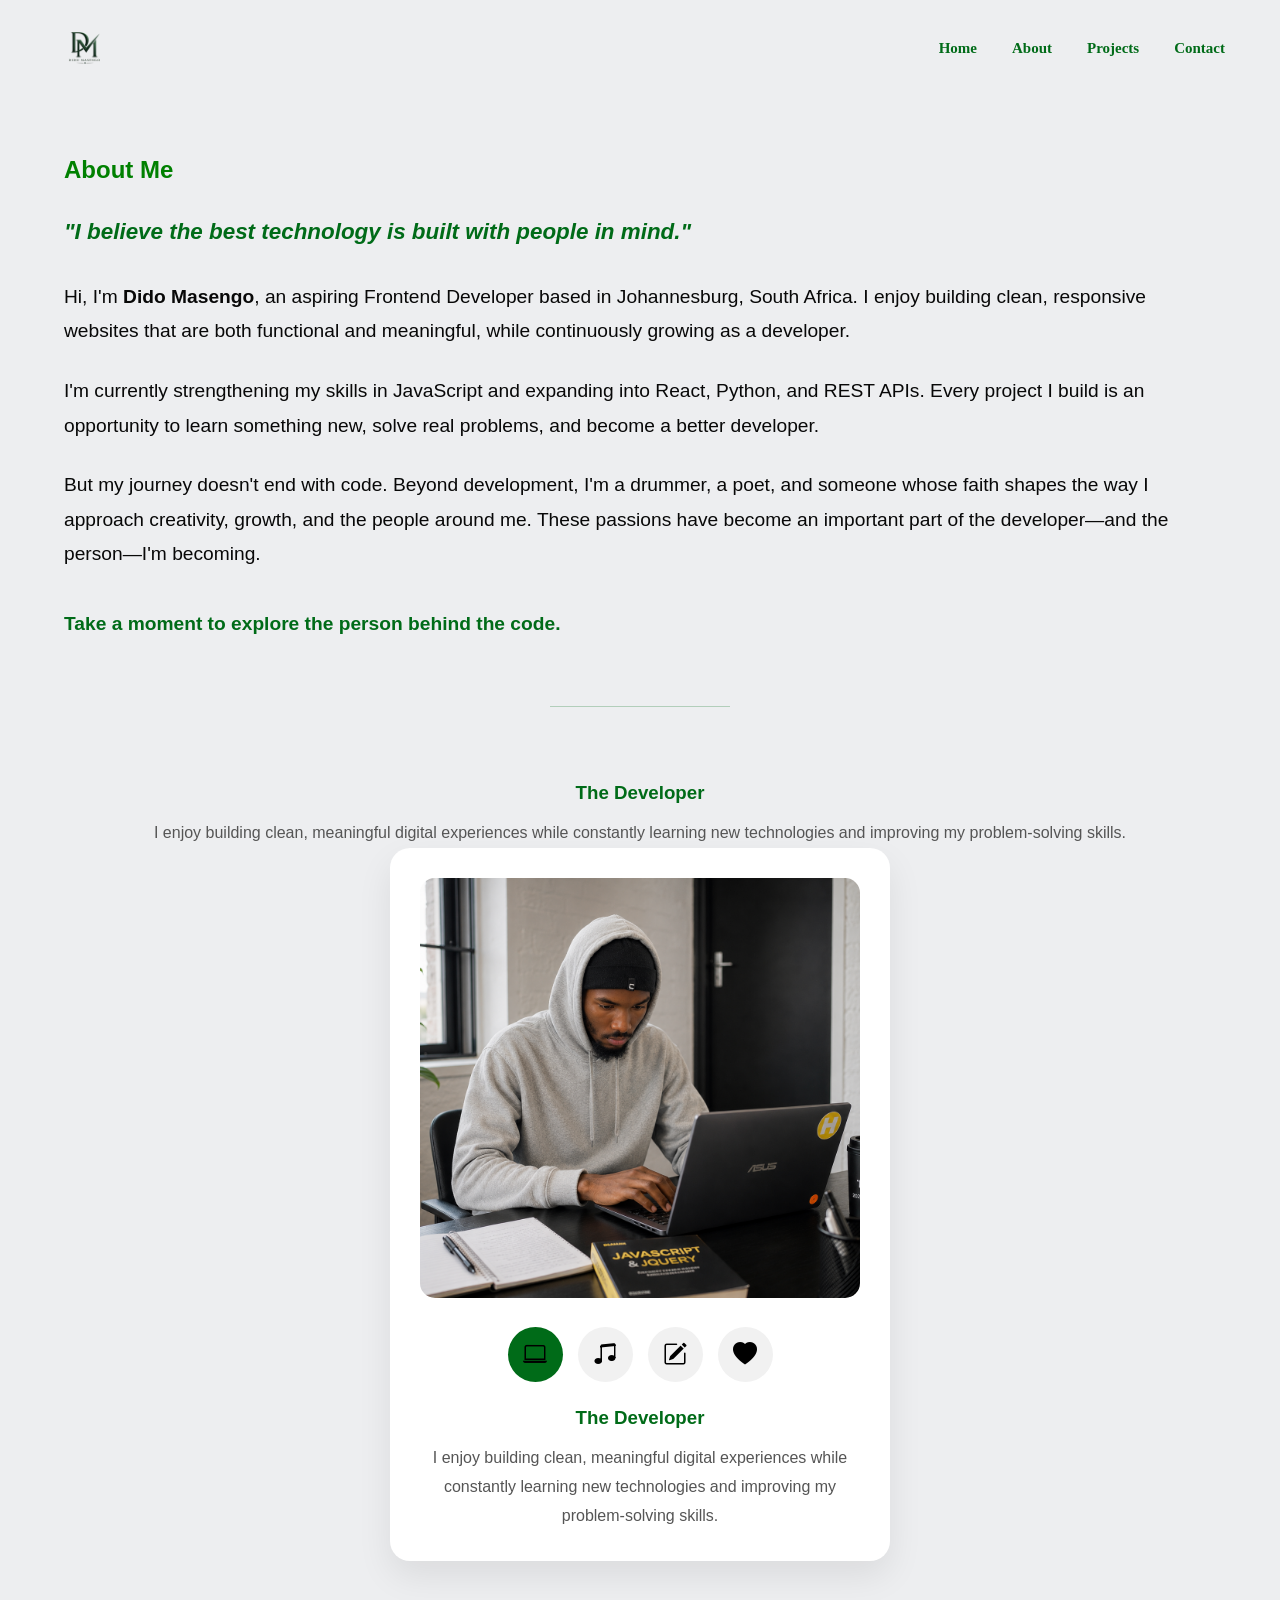
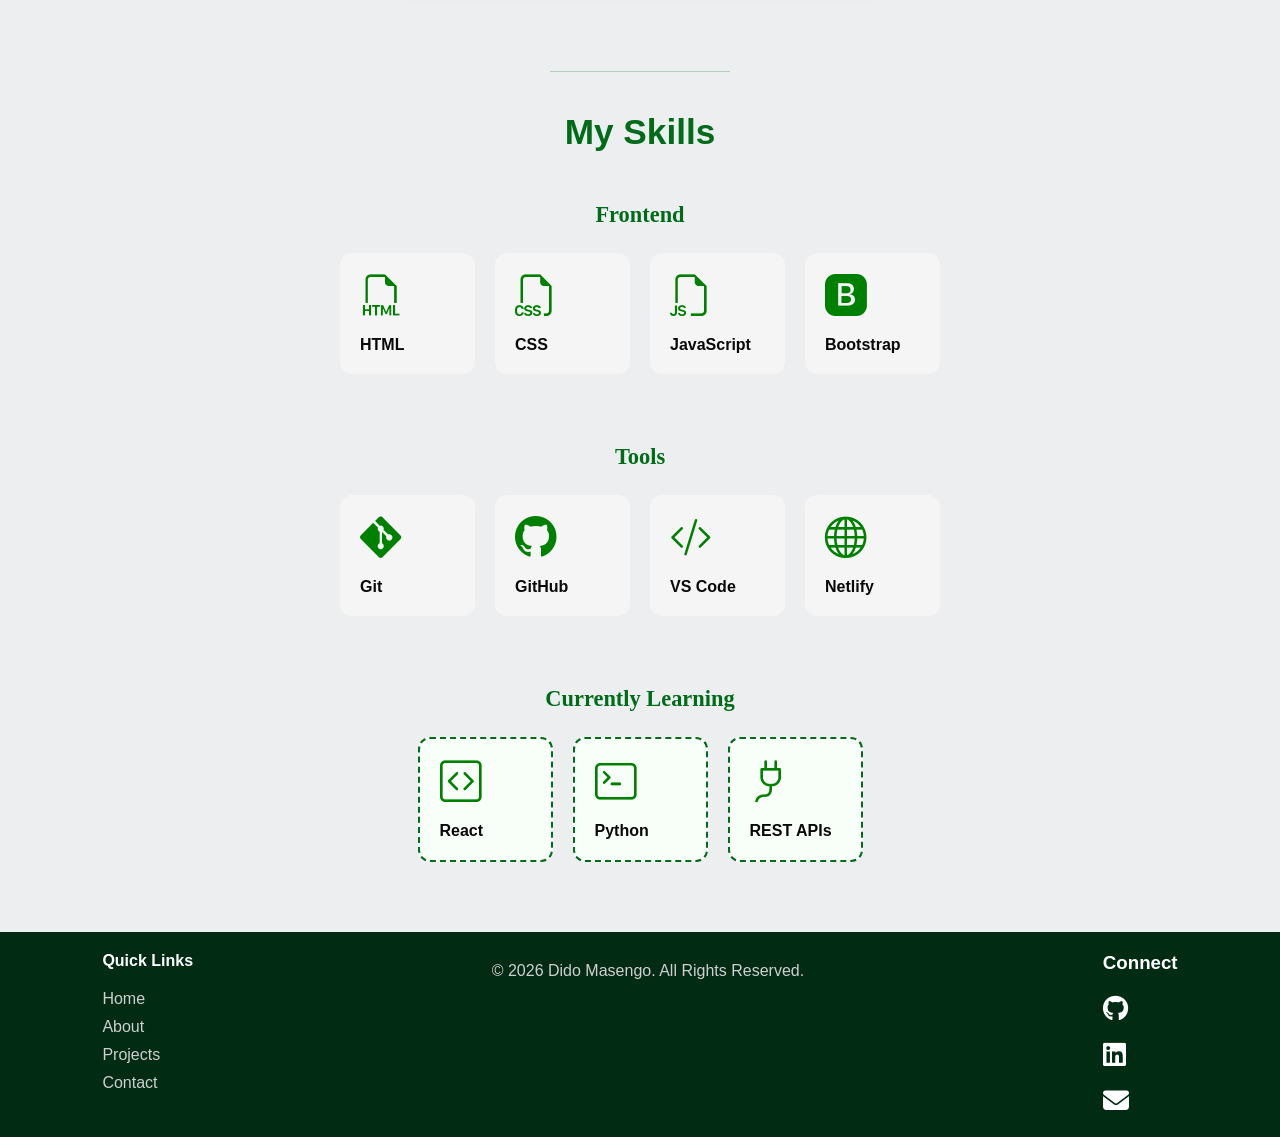
==== about.html @ 0c591630 "added about.js edited about html, added id" ====
<!DOCTYPE html>
<html lang="en">
<head>
    <meta charset="UTF-8">
    <meta name="viewport" content="width=device-width, initial-scale=1.0">
    <title>About Me</title>
    <link rel="stylesheet" href="style.css">
    <link rel="stylesheet" href="https://cdn.jsdelivr.net/npm/bootstrap-icons@1.13.1/font/bootstrap-icons.min.css">
    <link rel="icon" type="image/png" href="./assets/favicon logo.png">
    <link rel="stylesheet" href="https://cdnjs.cloudflare.com/ajax/libs/font-awesome/6.6.0/css/all.min.css">
</head>
<body>
    
     
<header class="navbar">

  <img src="./assets/my logo.png" alt="logo" class="logo">

  <nav>
    <a href="index.html">Home</a>
    <a href="about.html">About</a>
    <a href="projects.html">Projects</a>
    <a href="contact.html">Contact</a>
  </nav>

</header>

<main>
<section class="about">

<div class="about-content">

    <h2>About Me</h2>

    <h3 class="about-quote">
        "I believe the best technology is built with people in mind."
    </h3>

    <p>
        Hi, I'm <strong>Dido Masengo</strong>, an aspiring Frontend Developer based in Johannesburg, South Africa. I enjoy building clean, responsive websites that are both functional and meaningful, while continuously growing as a developer.
    </p>

    <p>
        I'm currently strengthening my skills in JavaScript and expanding into React, Python, and REST APIs. Every project I build is an opportunity to learn something new, solve real problems, and become a better developer.
    </p>

    <p>
        But my journey doesn't end with code.
        Beyond development, I'm a drummer, a poet, and someone whose faith shapes the way I approach creativity, growth, and the people around me. These passions have become an important part of the developer—and the person—I'm becoming.
    </p>

    <p class="about-transition">
        <strong>Take a moment to explore the person behind the code.</strong>
    </p>

    

</div>
</section>



<div class="section-divider"></div>

</section>
<section class="identity-section">
    
<h3 id="identity-title">The Developer</h3>

<p id="identity-text">
    I enjoy building clean, meaningful digital experiences while constantly learning new technologies and improving my problem-solving skills.
</p>

    <div class="identity-card">

        <img
            id="identity-image"
            src="./assets/dev img.png"
            alt="Developer">
 <div class="identity-tabs">

    <button class="identity-btn active" data-identity="developer">
        <i class="bi bi-laptop"></i>
    </button>

    <button class="identity-btn" data-identity="drummer">
        <i class="bi bi-music-note-beamed"></i>
    </button>

    <button class="identity-btn" data-identity="poet">
        <i class="bi bi-pencil-square"></i>
    </button>

    <button class="identity-btn" data-identity="faith">
        <i class="bi bi-heart-fill"></i>
    </button>

</div>

        <h3 id="identity-title">The Developer</h3>

        <p id="identity-text">
            I enjoy building clean, meaningful digital experiences while constantly learning new technologies and improving my problem-solving skills.
        </p>

    </div>

</section>

<div class="section-divider"></div>

<!-- Skills Section -->
<section id="skills">

<section id="skills" class="skills">

    <h2>My Skills</h2>

    <!-- Frontend -->
    <h3 class="skills-heading">Frontend</h3>

    <div class="skills-container">

        <div class="skill">
            <i class="bi bi-filetype-html"></i>
            <p>HTML</p>
        </div>

        <div class="skill">
            <i class="bi bi-filetype-css"></i>
            <p>CSS</p>
        </div>

        <div class="skill">
            <i class="bi bi-filetype-js"></i>
            <p>JavaScript</p>
        </div>

        <div class="skill">
            <i class="bi bi-bootstrap-fill"></i>
            <p>Bootstrap</p>
        </div>

    </div>

    <!-- Tools -->
    <h3 class="skills-heading">Tools</h3>

    <div class="skills-container">

        <div class="skill">
            <i class="bi bi-git"></i>
            <p>Git</p>
        </div>

        <div class="skill">
            <i class="bi bi-github"></i>
            <p>GitHub</p>
        </div>

        <div class="skill">
            <i class="bi bi-code-slash"></i>
            <p>VS Code</p>
        </div>

        <div class="skill">
            <i class="bi bi-globe"></i>
            <p>Netlify</p>
        </div>

    </div>

    <!-- Currently Learning -->
    <h3 class="skills-heading">Currently Learning</h3>

    <div class="skills-container">

        <div class="skill learning">
            <i class="bi bi-code-square"></i> 
            <p>React</p>
        </div>

        <div class="skill learning">
            <i class="bi bi-terminal"></i> 
            <p>Python</p>
        </div>

        <div class="skill learning">
            <i class="bi bi-plug"></i> 
            <p>REST APIs</p>
        </div>

    </div>

</section>
</main>
  

<footer class="footer">
    <div class="footer-container">

        <!-- Quick Links -->
        <div class="footer-section">
            <h4>Quick Links</h4>
            <a href="index.html">Home</a>
            <a href="about.html">About</a>
            <a href="projects.html">Projects</a>
            <a href="contact.html">Contact</a>
        </div>

        <!-- Copyright -->
        <div class="footer-section center">
            <p>&copy; 2026 Dido Masengo. All Rights Reserved.</p>
        </div>

        <!-- Social Links -->
           <div class="footer-section">
    <h3>Connect</h3>

    <div class="social-icons">
        <a href="https://github.com/masengodido28-lgtm" target="_blank">
            <i class="fab fa-github"></i>
        </a>

        <a href="https://www.linkedin.com/in/dido-masengo-86b31629b" target="_blank">
            <i class="fab fa-linkedin"></i>
        </a>

        <a href="mailto:masengodido28@gmail.com">
            <i class="fas fa-envelope"></i>
        </a>
    </div>

    </div>
</footer>

</body>
</html>
---- style.css ----
/* =========================================
   GLOBAL
========================================= */

* {
    box-sizing: border-box;
    margin: 0;
    padding: 0;
     scroll-behavior: smooth;
}


body {
    background-color: #edeeF0;
    color: #080808;
    font-family: Arial, sans-serif;
}


/* =========================================
   NAVBAR
========================================= */

.navbar {
    position: relative;
    z-index: 10;

    width: 100%;

    display: flex;
    align-items: center;
    justify-content: space-between;

    padding: 18px 55px;

    background: transparent;
}

.logo {
    width: 60px;
    height: auto;
}

nav {
    display: flex;
    gap: 35px;
}

nav a {
    position: relative;

    text-decoration: none;
    color: #006b18;

    font-family: Georgia, serif;
    font-size: 15px;
    font-weight: bold;

    padding: 10px 0;

    transition: 0.3s ease;
}

nav a::after {
    content: "";

    position: absolute;
    left: 0;
    bottom: 2px;

    width: 0;
    height: 2px;

    background: #006b18;

    transition: 0.3s ease;
}

nav a:hover {
    color: #003d0d;
}

nav a:hover::after {
    width: 100%;
}


/* =========================================
   HERO
========================================= */

.hero {
    position: relative;

    min-height: calc(100vh - 95px);

    width: 100%;

    display: flex;
    align-items: center;
    justify-content: center;

    gap: 80px;

    padding: 70px 8%;

    overflow: hidden;
}


/* =========================================
   DIGITAL BACKGROUND
========================================= */
/* =========================================
   DIGITAL DOTTED BACKGROUND
========================================= */

.hero-grid {
    position: absolute;

    left: -5%;
    right: -5%;

    bottom: -20px;

    height: 300px;

    z-index: 1;

    opacity: 0.9;

    background-image:
        radial-gradient(
            circle,
            #006b18 1.5px,
            transparent 1.7px
        );

    background-size: 18px 18px;

    transform:
        perspective(500px)
        rotateX(60deg);

    transform-origin: center bottom;

    /* Fade the dots as they move upward */
    mask-image: linear-gradient(
        to top,
        black 0%,
        rgba(0, 0, 0, 0.8) 45%,
        transparent 100%
    );

    -webkit-mask-image: linear-gradient(
        to top,
        black 0%,
        rgba(0, 0, 0, 0.8) 45%,
        transparent 100%
    );

    pointer-events: none;
}


/* Soft green glow underneath the dots */

.hero-grid::after {
    content: "";

    position: absolute;

    left: 50%;
    bottom: 0;

    transform: translateX(-50%);

    width: 600px;
    height: 180px;

    background: rgba(0, 107, 24, 0.12);

    filter: blur(70px);

    border-radius: 50%;
}


/* Additional soft glow */

.hero-grid::after {
    content: "";

    position: absolute;

    left: 50%;
    bottom: 50px;

    transform: translateX(-50%);

    width: 500px;
    height: 200px;

    background: rgba(0, 107, 24, 0.08);

    filter: blur(80px);

    border-radius: 50%;
}


/* =========================================
   HERO IMAGE
========================================= */
.hero-image img{
     width: 300px; 
     border-radius:15%;
}


/* Green glow behind photo */

.image-glow {
    position: absolute;

    width: 270px;
    height: 350px;

    left: 30px;
    top: 70px;

    background: rgba(0, 107, 24, 0.18);

    filter: blur(55px);

    border-radius: 50%;
}


/* Photo */
.hero-image img{ width: 300px; border-radius:15%; }

   .hero-image img {
    object-position: center top;
}


/* =========================================
   HERO TEXT
========================================= */

.hero-text {
    position: relative;

    z-index: 3;

    max-width: 650px;
}


/* Small heading */

.hero-small-text {
    margin: 0 0 18px;

    color: #006b18;

    font-size: 13px;
    font-weight: bold;

    letter-spacing: 4px;
}


/* Main name */

.hero-text h1 {
    margin: 0;

    font-family: Georgia, "Times New Roman", serif;

    font-size: clamp(70px, 8vw, 125px);

    font-weight: 900;

    line-height: 0.82;

    letter-spacing: -6px;

    color: #050505;
}

.hero-text h1 span {
    color: #050505;
}


/* Job title */

.hero-text h2 {
    margin: 35px 0 0;

    color: #006b18;

    font-family: Arial, sans-serif;

    font-size: 27px;

    font-weight: 800;

    line-height: 1.15;

    letter-spacing: 1px;

    text-align: left;
}


/* Description */

.hero-description {
    max-width: 430px;

    margin: 25px 0 0;

    color: #4a4a4a;

    font-family: Arial, sans-serif;

    font-size: 16px;

    line-height: 1.7;
}


/* =========================================
   HERO BUTTONS
========================================= */

.hero-buttons {
    display: flex;

    align-items: center;

    gap: 30px;

    margin-top: 32px;
}


.hero-btn {
    display: inline-block;

    padding: 14px 25px;

    background: #006b18;

    color: white;

    text-decoration: none;

    border-radius: 30px;

    font-size: 14px;
    font-weight: bold;

    transition: 0.3s ease;
}

.hero-btn:hover {
    background: #003d0d;

    transform: translateY(-3px);
}


.hero-link {
    color: #111;

    text-decoration: none;

    font-size: 14px;

    font-weight: bold;

    border-bottom: 1px solid #111;

    padding-bottom: 4px;

    transition: 0.3s ease;
}

.hero-link span {
    margin-left: 5px;

    font-size: 18px;
}

.hero-link:hover {
    color: #006b18;

    border-color: #006b18;
}


/* =========================================
   ABOUT
========================================= */
.about{
    width:90%;
    margin:60px auto 40px;

    display:flex;
    justify-content:space-between;
    align-items:flex-start;
    gap:50px;
}
.about-content {
    flex: 1;
}

.about-content h2 {
    color: green;

    margin-bottom: 30px;
}

.about-content p {
    font-size: 1.2rem;

    line-height: 1.8;

    margin-bottom: 25px;
}

.about-quote{
    color:#006b18;

    font-size:1.4rem;

    font-style:italic;

    line-height:1.6;

    margin:20px 0 30px;
}

.about-transition{
    margin:35px 0 15px;
    color:#006b18;

    font-weight:600;

    font-size:1.05rem;
}


/* =========================================
   SKILLS
========================================= */
.skill {
    width: 135px;

    padding: 20px;

    border-radius: 12px;

    background: #f5f5f5;

    transition: .3s;
}
.skills h2{
    color:#006b18;

    text-align:center;

    margin-bottom:50px;

    font-size:2.2rem;
}
.skills-container{
    display:flex;

    justify-content:center;

    flex-wrap:wrap;

    gap:20px;

    margin-bottom:70px;
}

.skill:hover {
    transform: translateY(-8px);
}

.skill i {
    font-size:2.6rem;

    color: green;
}

.skill p {
    margin-top: 15px;

    font-weight: 600;
}
.skills-heading{
    color:#006b18;

    text-align:center;

    font-size:1.4rem;

    font-family:Georgia, serif;

    margin:0 0 25px;
}

.learning{
    border:2px dashed #006b18;

    background:#f8fff8;
}
.section-divider{

    width:180px;

    height:1px;

    background:#006b18;

    opacity:.25;

     margin: 40px auto;
}

/* ==========================
   Identity Section
========================== */

.identity-section{
    padding:35px 10% 70px;
    text-align:center;
}

.identity-section h2{
    color:#006b18;
    font-size:2.2rem;
    margin-bottom:20px;
}
.identity-intro{
    max-width:700px;
    margin:0 auto 30px;

    line-height:1.8;
    color:#555;
}

.identity-card{

    max-width:500px;

    margin:auto;

    background:white;

    padding:30px;

    border-radius:20px;

    box-shadow:0 15px 35px rgba(0,0,0,.08);

}

.identity-card img{

    width:100%;

     height:420px;

    object-fit:cover;

    border-radius:15px;

    margin-bottom:25px;

}

.identity-tabs{

    display:flex;

    justify-content:center;

    gap:15px;

    margin-bottom:25px;

}

.identity-btn{

    width:55px;

    height:55px;

    border:none;

    border-radius:50%;

    background:#f1f1f1;

    font-size:1.5rem;

    cursor:pointer;

    transition:.3s;

}

.identity-btn:hover{

    transform:translateY(-4px);

}

.identity-btn.active{

    background:#006b18;

}

#identity-title{

    color:#006b18;

    margin-bottom:15px;

}

#identity-text{

    line-height:1.8;

    color:#555;

}

/* =========================================
   PROJECTS
========================================= */

.projects-container {
    display: flex;

    overflow-x: auto;

    gap: 30px;

    padding: 80px;

    scroll-behavior: smooth;

    align-items: stretch;
}

::-webkit-scrollbar {
    display: none;
}

.project-card {
    flex: 0 0 340px;

    display: flex;

    flex-direction: column;

    background: white;

    border-radius: 15px;

    padding: 20px;

    box-shadow: 0 5px 15px rgba(0, 0, 0, .15);
}


/* Project images */

.project-image1,
.project-image2,
.project-image3,
.project-image4,
.project-image5,
.project-image6,
.project-image7
 {

    width: 100%;

    height: 200px;

    flex-shrink: 0;

    background-size: cover;

    background-position: center;

    border-radius: 15px;
}

.project-image1 {
    background-image: url("./assets/netflix\ ss.png");
}

.project-image2 {
    background-image: url("./assets/Screenshot\ \(9\).png");
}

.project-image3 {
    background-image: url("./assets/to-do\ ss.png");
}

.project-image4 {
    background-image: url("./assets/Screenshot\ \(62\).png");
}

.project-image5 {
    background-image: url("./assets/youtube\ img.png");
}

.project-image6 {
    background-image: url("./assets/bootstrap\ port.png");
}

.project-image7 {
    background-image: url(./assets/ihub\ prototype.png);
}

.project-info {
    flex: 1;

    display: flex;

    flex-direction: column;

    margin-top: 15px;
}

.project-description {
    flex: 1;

    margin-top: 10px;

    line-height: 1.6;
}

.project-links {
    display: flex;

    gap: 10px;

    flex-wrap: wrap;

    margin-top: 15px;
}

.project-buttons {
    display: flex;

    gap: 10px;

    margin-top: 20px;
}

.project-btn,
.github-btn {
    display: inline-block;

    padding: 10px 18px;

    background: black;

    color: white;

    text-decoration: none;

    border-radius: 8px;

    transition: 0.3s;
}

.project-btn:hover,
.github-btn:hover {
    background: green;
}


/* =========================================
   CASE STUDY
========================================= */

.case-study-btn {
    width: 100%;

    margin-top: 20px;

    padding: 10px;

    background: green;

    color: white;

    border: none;

    border-radius: 8px;

    cursor: pointer;

    font-weight: bold;

    font-size: 1rem;

    transition: 0.3s;
}

.case-study-btn:hover {
    background: #005a14;
}

.case-study-modal {
    display: none;

    position: fixed;

    inset: 0;

    z-index: 100;

    background: rgba(0, 0, 0, 0.6);

    justify-content: center;

    align-items: center;

    padding: 20px;
}

.case-study-modal.open {
    display: flex;
}

.modal-content {
    position: relative;

    width: 100%;

    max-width: 600px;

    max-height: 80vh;

    overflow-y: auto;

    background: white;

    border-radius: 15px;

    padding: 30px;

    box-shadow: 0 10px 30px rgba(0, 0, 0, 0.3);
}

.modal-close {
    position: absolute;

    top: 15px;

    right: 15px;

    background: none;

    border: none;

    font-size: 28px;

    line-height: 1;

    cursor: pointer;

    color: #333;
}

.modal-close:hover {
    color: green;
}

.modal-body p {
    margin-top: 15px;

    line-height: 1.7;

    text-align: left;
}

/* =========================================
   CONTACT
========================================= */

#contact {
    padding: 100px 8%;
}

.contact-form {
    max-width: 700px;
    margin: auto;

    background: #ffffff;

    padding: 45px;

    border-radius: 20px;

    box-shadow: 0 15px 35px rgba(0, 0, 0, 0.08);
}

.contact-form h2 {
    text-align: center;

    color: #006b18;

    font-size: 2.3rem;

    margin-bottom: 10px;

    font-family: Georgia, serif;
}

.contact-subtitle {
    text-align: center;

    color: #666;

    line-height: 1.7;

    margin-bottom: 40px;

    font-size: 1rem;
}

.contact-form label {
    display: block;

    margin-bottom: 8px;

    font-weight: 600;

    color: #222;
}

.contact-form input,
.contact-form textarea {
    width: 100%;

    padding: 16px;

    margin-bottom: 22px;

    border: 2px solid #e5e5e5;

    border-radius: 12px;

    font-size: 1rem;

    font-family: inherit;

    background: #fafafa;

    transition: 0.3s ease;
}

.contact-form textarea {
    min-height: 180px;

    resize: vertical;
}

.contact-form input:focus,
.contact-form textarea:focus {
    outline: none;

    border-color: #006b18;

    background: white;

    box-shadow: 0 0 0 5px rgba(0, 107, 24, 0.12);
}

.contact-form button {
    width: 100%;

    padding: 16px;

    background: #006b18;

    color: white;

    border: none;

    border-radius: 12px;

    font-size: 1rem;

    font-weight: bold;

    cursor: pointer;

    transition: 0.3s ease;
}

.contact-form button:hover {
    background: #004d12;

    transform: translateY(-3px);
}


/* =========================================
   FOOTER
========================================= */

.footer {
    background: #022b14;

    color: #fff;

    padding: 20px 8%;
}

.footer-container {
    display: flex;

    justify-content: space-between;

    align-items: flex-start;

    flex-wrap: wrap;
}

.footer-section {
    display: flex;

    flex-direction: column;

    gap: 10px;
}

.footer-section h4,
.footer-section h3 {
    margin-bottom: 10px;

    color: #fff;
}

.footer-section a {
    text-decoration: none;

    color: #cfcfcf;
}

.footer-section a:hover {
    color: #4CAF50;
}

.center {
    text-align: center;
}

.center p {
    margin-top: 10px;

    color: #cfcfcf;
}

.social-icons {
    display: flex;

    flex-direction: column;

    gap: 15px;
}

.social-icons a {
    color: white;

    font-size: 26px;
}


/* =========================================
   RESPONSIVE
========================================= */

@media (max-width: 1000px) {

    .navbar {
        padding: 18px 30px;
    }

    .hero {
        gap: 50px;

        padding: 60px 5%;
    }

    .hero-image {
        width: 280px;
        height: 430px;
    }

    .hero-text h1 {
        font-size: 75px;

        letter-spacing: -4px;
    }

    .hero-text h2 {
        font-size: 23px;
    }
}


@media (max-width: 750px) {

    .navbar {
        padding: 15px 25px;
    }

    .logo {
        width: 50px;
    }

    nav {
        gap: 15px;
    }

    nav a {
        font-size: 13px;
    }


    .hero {
        min-height: auto;

        flex-direction: column;

        text-align: center;

        gap: 45px;

        padding: 60px 25px 100px;
    }


    .hero-image {
        width: 270px;
        height: 390px;

        order: 1;
    }


    .hero-text {
        order: 2;

        display: flex;

        flex-direction: column;

        align-items: center;
    }


    .hero-small-text {
        font-size: 11px;

        letter-spacing: 3px;
    }


    .hero-text h1 {
        font-size: clamp(60px, 17vw, 90px);

        letter-spacing: -4px;
    }


    .hero-text h2 {
        font-size: 21px;

        text-align: center;
    }


    .hero-description {
        font-size: 15px;

        max-width: 350px;
    }


    .hero-buttons {
        justify-content: center;
    }


    .hero-grid {
        bottom: -100px;

        height: 300px;
    }


    .about {
        flex-direction: column;

        align-items: center;
    }


    .footer-container {
        gap: 35px;
    }
}


@media (max-width: 500px) {

    .navbar {
        flex-direction: column;

        gap: 15px;
    }

    nav {
        gap: 18px;
    }


    .hero {
        padding-top: 40px;
    }


    .hero-image {
        width: 240px;

        height: 350px;
    }


    .hero-text h1 {
        font-size: 58px;
    }


    .hero-text h2 {
        font-size: 18px;
    }


    .hero-buttons {
        flex-direction: column;

        gap: 20px;
    }


    .footer-container {
        flex-direction: column;

        align-items: center;

        text-align: center;
    }


    .footer-section {
        align-items: center;
    }


    .social-icons {
        flex-direction: row;
    }
}
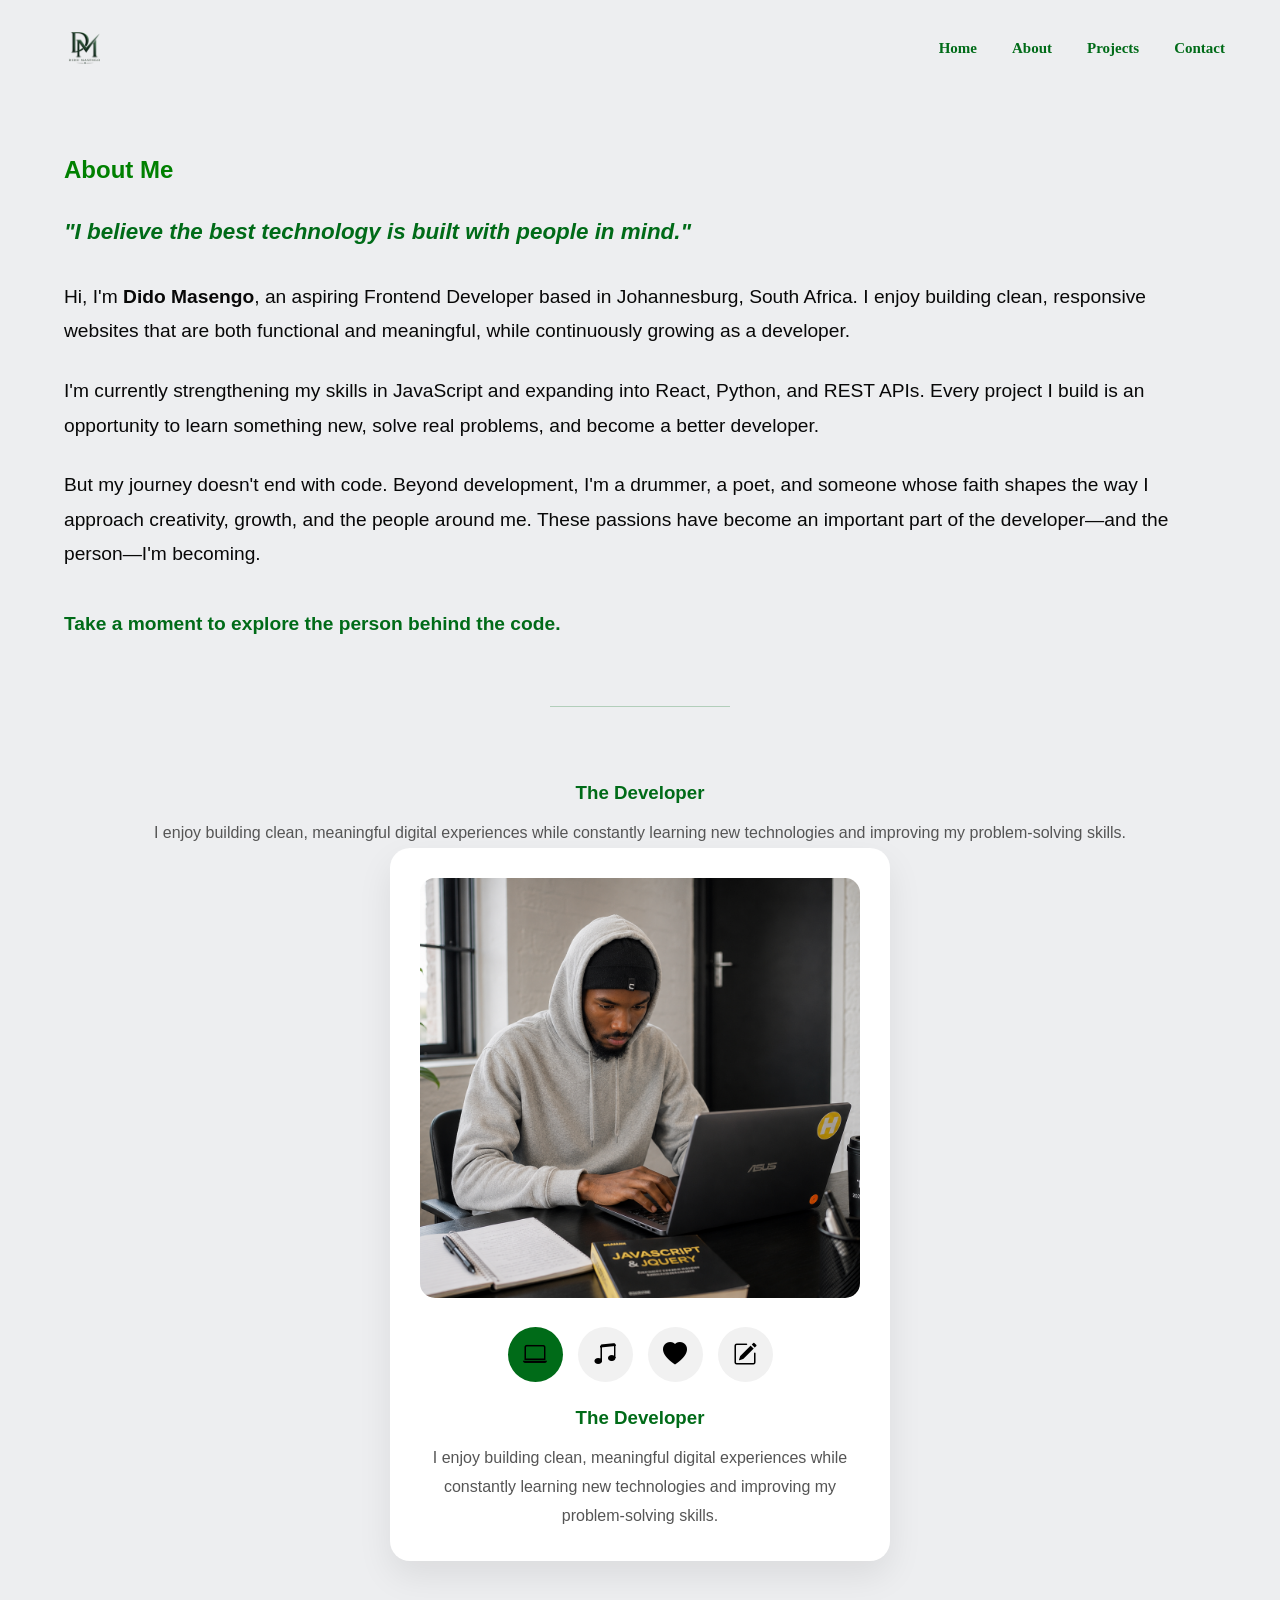
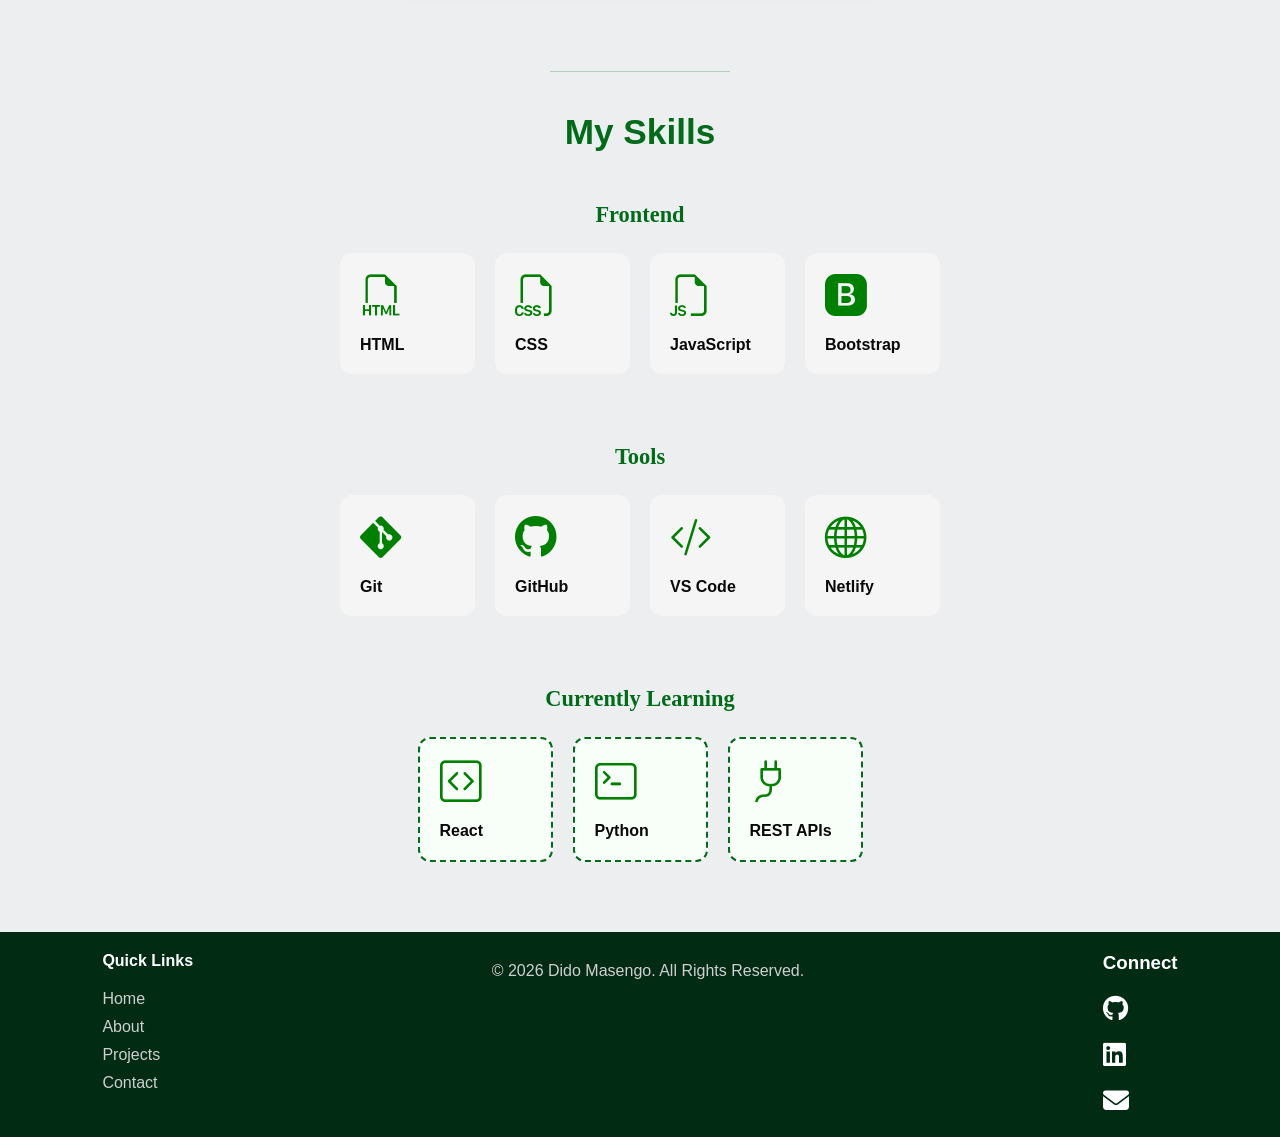
==== commit 5ba125c4: "added if else in about.js" ====
--- a/about.html
+++ b/about.html
@@ -79,20 +79,36 @@
             alt="Developer">
  <div class="identity-tabs">
 
-    <button class="identity-btn active" data-identity="developer">
+    <button class="identity-btn active"
+        data-image="./assets/developer.jpg"
+        data-title="The Developer"
+        data-text="I enjoy building clean, meaningful digital experiences while constantly learning new technologies and improving my problem-solving skills.">
+
         <i class="bi bi-laptop"></i>
     </button>
 
-    <button class="identity-btn" data-identity="drummer">
+    <button class="identity-btn"
+        data-image="./assets/drummer.jpg"
+        data-title="The Drummer"
+        data-text="Music has taught me discipline, consistency and teamwork. Every practice session reminds me that growth comes through patience and repetition.">
+
         <i class="bi bi-music-note-beamed"></i>
     </button>
 
-    <button class="identity-btn" data-identity="poet">
+    <button class="identity-btn"
+        data-image="./assets/faith.jpg"
+        data-title="The Believer"
+        data-text="My faith shapes the way I live, learn and treat people. It reminds me to pursue excellence with humility and purpose.">
+
+        <i class="bi bi-heart-fill"></i>
+    </button>
+
+    <button class="identity-btn"
+        data-image="./assets/poetry.jpg"
+        data-title="The Poet"
+        data-text="Poetry allows me to slow down and capture emotions in words. It has strengthened my creativity and the way I communicate ideas.">
+
         <i class="bi bi-pencil-square"></i>
-    </button>
-
-    <button class="identity-btn" data-identity="faith">
-        <i class="bi bi-heart-fill"></i>
     </button>
 
 </div>
@@ -234,5 +250,7 @@
     </div>
 </footer>
 
+<script src="about.js"></script>
 </body>
 </html>
+
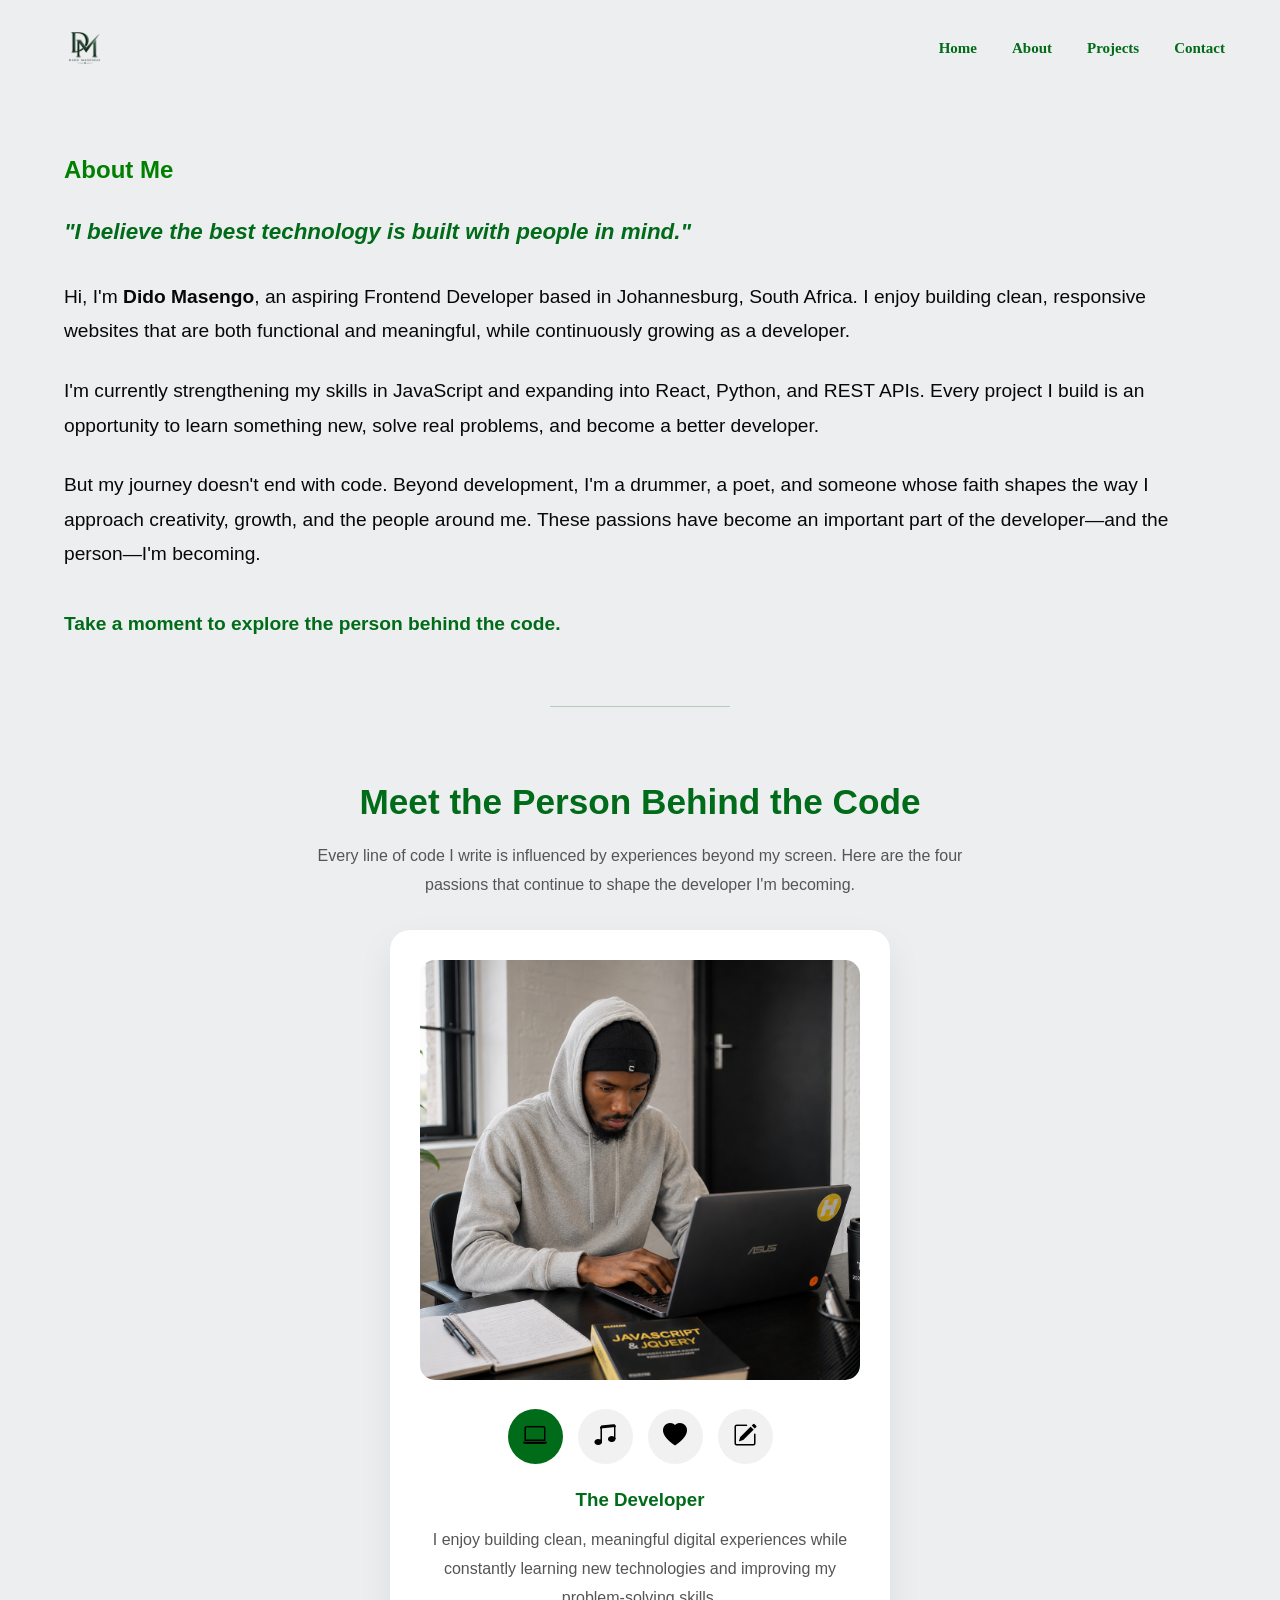
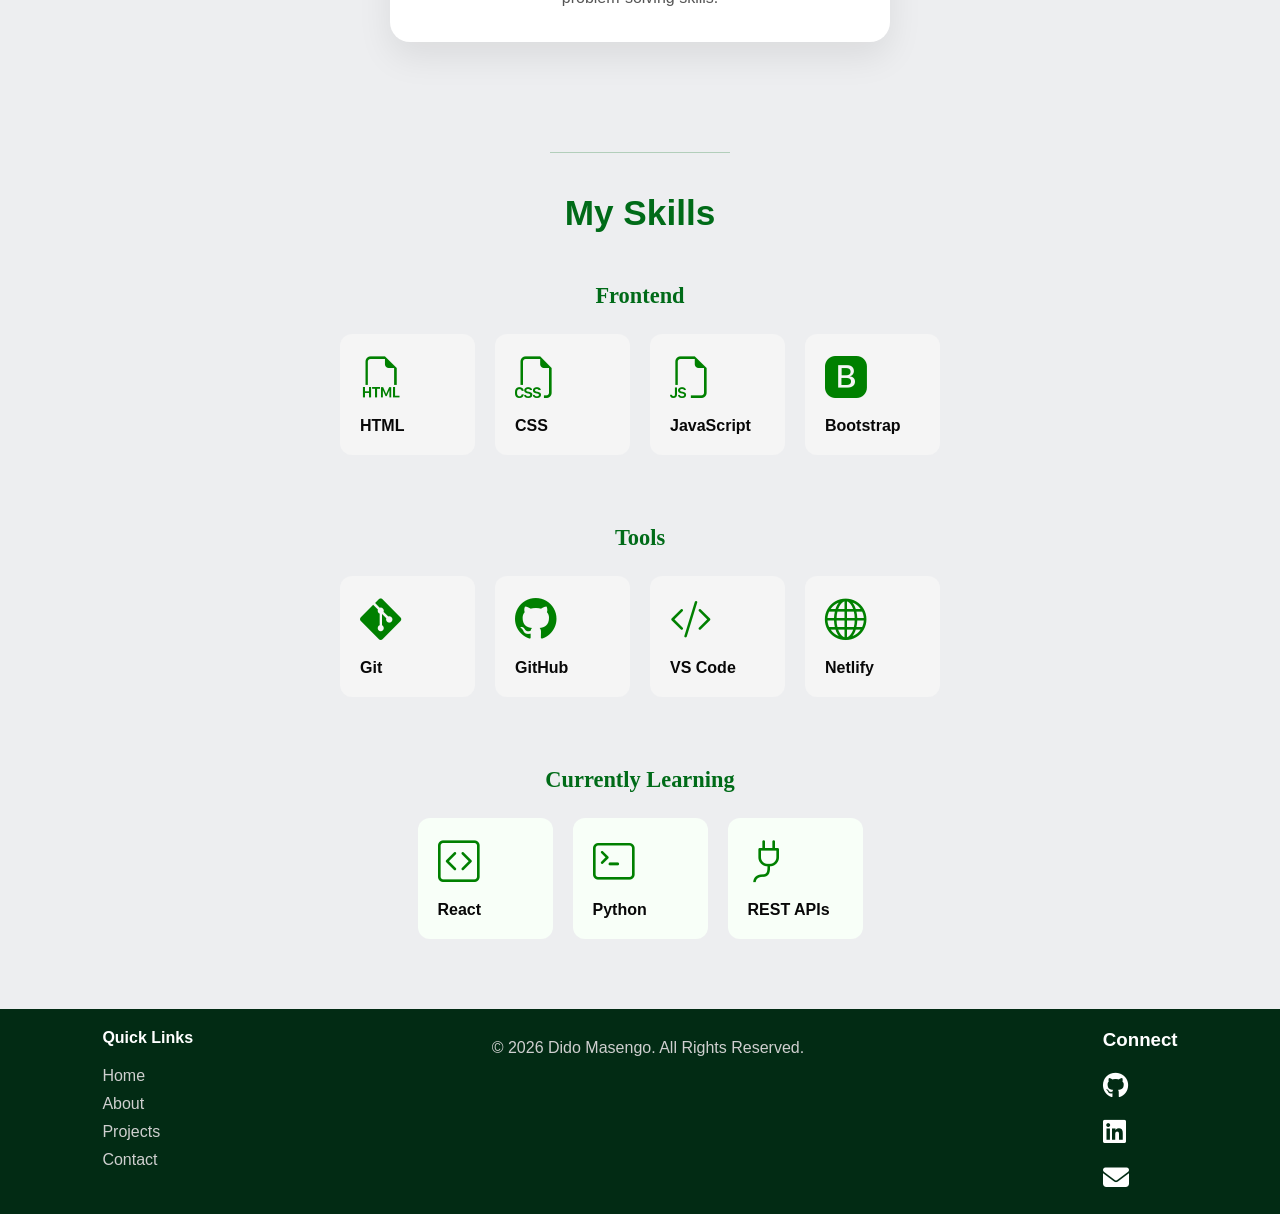
==== commit 0e1fe8ff: "edited img names edited about.js edited about.html" ====
--- a/about.html
+++ b/about.html
@@ -64,59 +64,49 @@
 
 </section>
 <section class="identity-section">
-    
-<h3 id="identity-title">The Developer</h3>
-
-<p id="identity-text">
-    I enjoy building clean, meaningful digital experiences while constantly learning new technologies and improving my problem-solving skills.
-</p>
+
+    <h2>Meet the Person Behind the Code</h2>
+
+    <p class="identity-intro">
+        Every line of code I write is influenced by experiences beyond my screen.
+        Here are the four passions that continue to shape the developer I'm becoming.
+    </p>
 
     <div class="identity-card">
 
-        <img
-            id="identity-image"
-            src="./assets/dev img.png"
-            alt="Developer">
- <div class="identity-tabs">
-
-    <button class="identity-btn active"
-        data-image="./assets/developer.jpg"
-        data-title="The Developer"
-        data-text="I enjoy building clean, meaningful digital experiences while constantly learning new technologies and improving my problem-solving skills.">
-
-        <i class="bi bi-laptop"></i>
-    </button>
-
-    <button class="identity-btn"
-        data-image="./assets/drummer.jpg"
-        data-title="The Drummer"
-        data-text="Music has taught me discipline, consistency and teamwork. Every practice session reminds me that growth comes through patience and repetition.">
-
-        <i class="bi bi-music-note-beamed"></i>
-    </button>
-
-    <button class="identity-btn"
-        data-image="./assets/faith.jpg"
-        data-title="The Believer"
-        data-text="My faith shapes the way I live, learn and treat people. It reminds me to pursue excellence with humility and purpose.">
-
-        <i class="bi bi-heart-fill"></i>
-    </button>
-
-    <button class="identity-btn"
-        data-image="./assets/poetry.jpg"
-        data-title="The Poet"
-        data-text="Poetry allows me to slow down and capture emotions in words. It has strengthened my creativity and the way I communicate ideas.">
-
-        <i class="bi bi-pencil-square"></i>
-    </button>
-
-</div>
-
+        <!-- Image -->
+        <img id="identity-image"
+             src="./assets/dev img.png"
+             alt="Developer">
+
+        <!-- Buttons -->
+        <div class="identity-tabs">
+
+            <button class="identity-btn active" data-identity="developer">
+                <i class="bi bi-laptop"></i>
+            </button>
+
+            <button class="identity-btn" data-identity="drummer">
+                <i class="bi bi-music-note-beamed"></i>
+            </button>
+
+            <button class="identity-btn" data-identity="faith">
+                <i class="bi bi-heart-fill"></i>
+            </button>
+
+            <button class="identity-btn" data-identity="poet">
+                <i class="bi bi-pencil-square"></i>
+            </button>
+
+        </div>
+
+        <!-- Title -->
         <h3 id="identity-title">The Developer</h3>
 
+        <!-- Description -->
         <p id="identity-text">
-            I enjoy building clean, meaningful digital experiences while constantly learning new technologies and improving my problem-solving skills.
+            I enjoy building clean, meaningful digital experiences while constantly
+            learning new technologies and improving my problem-solving skills.
         </p>
 
     </div>
--- a/style.css
+++ b/style.css
@@ -518,7 +518,7 @@
 }
 
 .learning{
-    border:2px dashed #006b18;
+    border:2px #006b18;
 
     background:#f8fff8;
 }
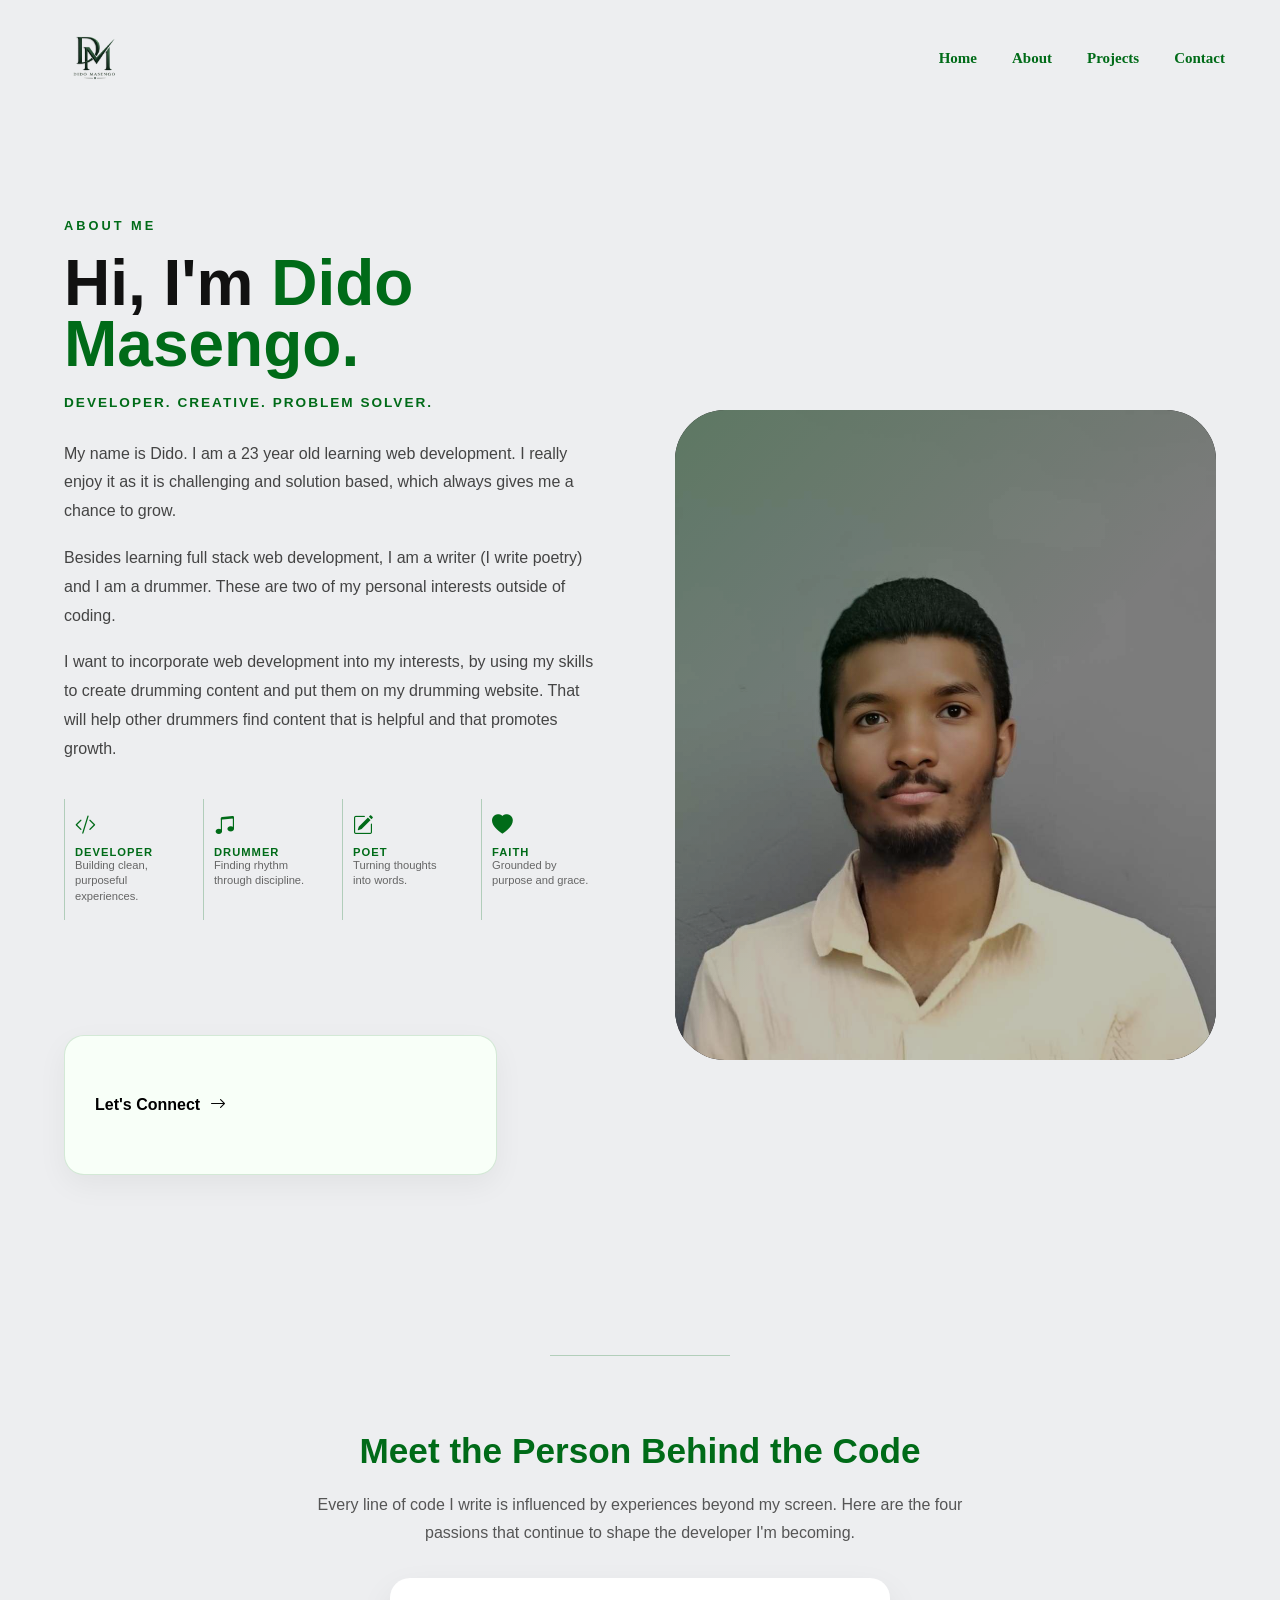
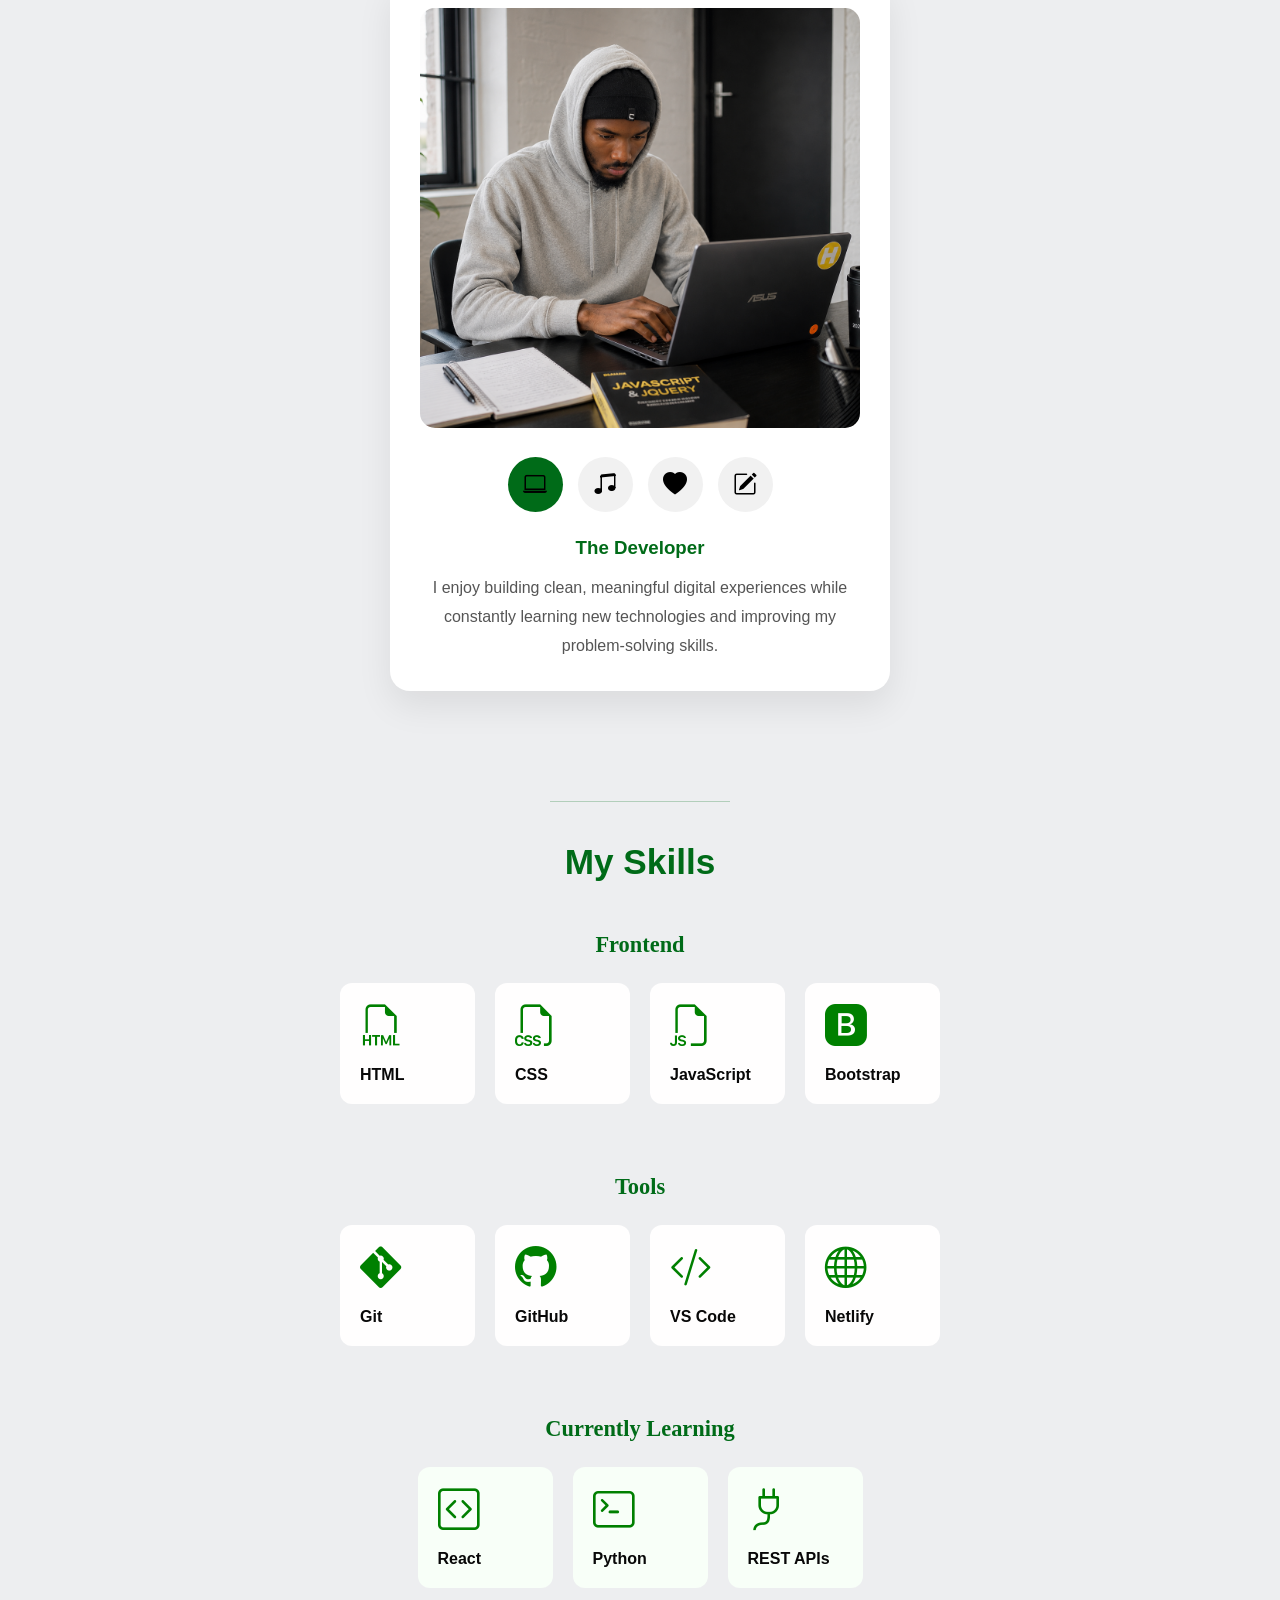
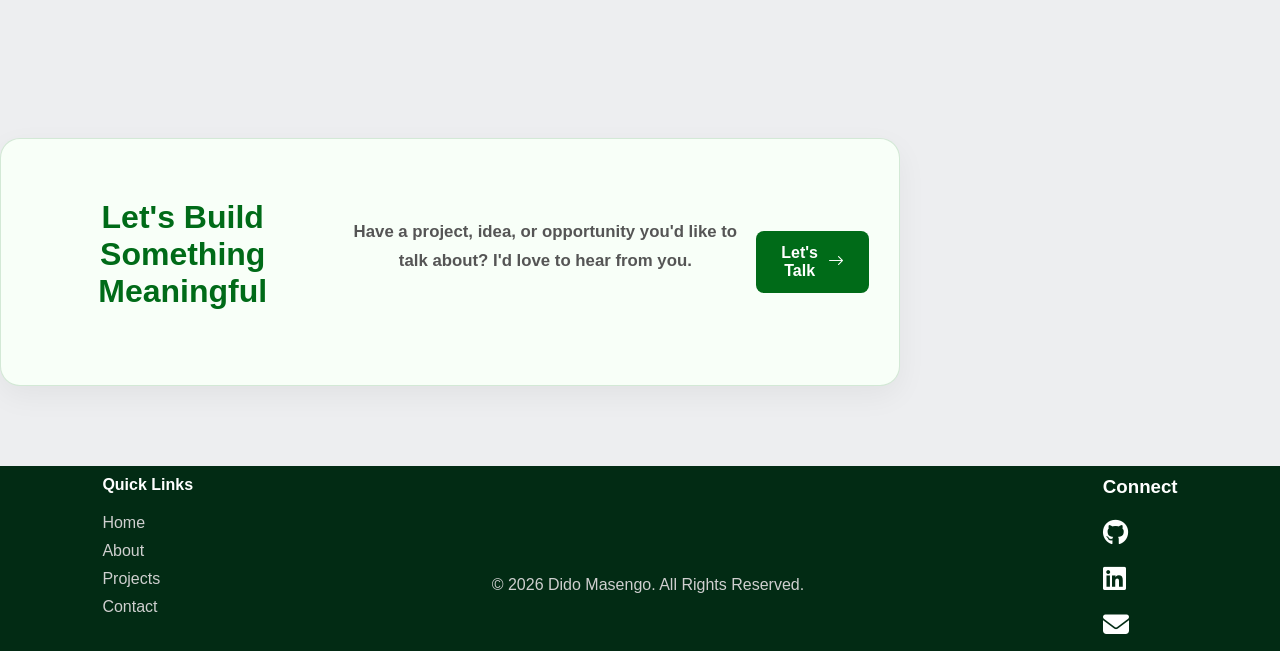
==== commit a9aceb87: "edited about hero section" ====
--- a/about.html
+++ b/about.html
@@ -26,38 +26,106 @@
 </header>
 
 <main>
-<section class="about">
-
-<div class="about-content">
-
-    <h2>About Me</h2>
-
-    <h3 class="about-quote">
-        "I believe the best technology is built with people in mind."
-    </h3>
-
-    <p>
-        Hi, I'm <strong>Dido Masengo</strong>, an aspiring Frontend Developer based in Johannesburg, South Africa. I enjoy building clean, responsive websites that are both functional and meaningful, while continuously growing as a developer.
-    </p>
-
-    <p>
-        I'm currently strengthening my skills in JavaScript and expanding into React, Python, and REST APIs. Every project I build is an opportunity to learn something new, solve real problems, and become a better developer.
-    </p>
-
-    <p>
-        But my journey doesn't end with code.
-        Beyond development, I'm a drummer, a poet, and someone whose faith shapes the way I approach creativity, growth, and the people around me. These passions have become an important part of the developer—and the person—I'm becoming.
-    </p>
-
-    <p class="about-transition">
-        <strong>Take a moment to explore the person behind the code.</strong>
-    </p>
-
-    
-
-</div>
-</section>
-
+<!-- =========================================
+     ABOUT HERO
+========================================= -->
+
+<section class="about-hero">
+
+    <!-- LEFT SIDE -->
+    <div class="about-hero-content">
+
+        <span class="about-label">
+            ABOUT ME
+        </span>
+
+        <h1>
+            Hi, I'm <span>Dido Masengo.</span>
+        </h1>
+
+        <h3>
+            DEVELOPER. CREATIVE. PROBLEM SOLVER.
+        </h3>
+
+        <p>
+            My name is Dido. I am a 23 year old learning web development.
+            I really enjoy it as it is challenging and solution based,
+            which always gives me a chance to grow.
+        </p>
+
+        <p>
+            Besides learning full stack web development, I am a writer
+            (I write poetry) and I am a drummer. These are two of my
+            personal interests outside of coding.
+        </p>
+
+        <p>
+            I want to incorporate web development into my interests,
+            by using my skills to create drumming content and put them
+            on my drumming website. That will help other drummers find
+            content that is helpful and that promotes growth.
+        </p>
+
+
+        <!-- PERSONALITY HIGHLIGHTS -->
+
+        <div class="personality-highlights">
+
+            <div class="personality-item">
+                <i class="bi bi-code-slash"></i>
+                <div>
+                    <strong>DEVELOPER</strong>
+                    <small>Building clean, purposeful experiences.</small>
+                </div>
+            </div>
+
+            <div class="personality-item">
+                <i class="bi bi-music-note-beamed"></i>
+                <div>
+                    <strong>DRUMMER</strong>
+                    <small>Finding rhythm through discipline.</small>
+                </div>
+            </div>
+
+            <div class="personality-item">
+                <i class="bi bi-pencil-square"></i>
+                <div>
+                    <strong>POET</strong>
+                    <small>Turning thoughts into words.</small>
+                </div>
+            </div>
+
+            <div class="personality-item">
+                <i class="bi bi-heart-fill"></i>
+                <div>
+                    <strong>FAITH</strong>
+                    <small>Grounded by purpose and grace.</small>
+                </div>
+            </div>
+
+        </div>
+
+
+        <!-- CTA -->
+
+        <a href="contact.html" class="about-cta">
+            Let's Connect
+            <i class="bi bi-arrow-right"></i>
+        </a>
+
+    </div>
+
+
+    <!-- RIGHT SIDE -->
+
+    <div class="about-hero-image">
+
+        <img
+            src="./assets/about img.jpg"
+            alt="Dido Masengo">
+    </div>
+
+</section>
 
 
 <div class="section-divider"></div>
@@ -113,6 +181,7 @@
 
 </section>
 
+
 <div class="section-divider"></div>
 
 <!-- Skills Section -->
@@ -200,6 +269,22 @@
 
 </section>
 </main>
+
+<!-- Call To Action -->
+<section class="about-cta">
+
+    <h2>Let's Build Something Meaningful</h2>
+
+    <p>
+        Have a project, idea, or opportunity you'd like to talk about?
+        I'd love to hear from you.
+    </p>
+
+    <a href="contact.html" class="cta-button">
+        Let's Talk <i class="bi bi-arrow-right"></i>
+    </a>
+
+</section>
   
 
 <footer class="footer">
--- a/style.css
+++ b/style.css
@@ -37,7 +37,7 @@
 }
 
 .logo {
-    width: 60px;
+    width: 80px;
     height: auto;
 }
 
@@ -402,56 +402,263 @@
     border-color: #006b18;
 }
 
-
 /* =========================================
-   ABOUT
+   ABOUT HERO
 ========================================= */
-.about{
-    width:90%;
-    margin:60px auto 40px;
-
-    display:flex;
-    justify-content:space-between;
-    align-items:flex-start;
-    gap:50px;
-}
-.about-content {
-    flex: 1;
-}
-
-.about-content h2 {
-    color: green;
+
+.about-hero {
+    width: 90%;
+    max-width: 1250px;
+
+    margin: 80px auto;
+
+    display: grid;
+    grid-template-columns: 1fr 1fr;
+
+    gap: 70px;
+
+    align-items: center;
+}
+
+
+/* =========================
+   LEFT CONTENT
+========================= */
+
+.about-hero-content {
+    padding: 20px 0;
+}
+
+.about-label {
+    display: inline-flex;
+
+    align-items: center;
+
+    color: #006b18;
+
+    font-size: 0.8rem;
+
+    font-weight: 700;
+
+    letter-spacing: 3px;
+
+    margin-bottom: 20px;
+}
+
+.about-label::after {
+
+
+    width: 35px;
+    height: 1px;
+
+    background: #006b18;
+
+    margin-left: 12px;
+}
+
+
+.about-hero h1 {
+    font-size: clamp(3rem, 5vw, 5rem);
+
+    line-height: 0.95;
+
+    margin: 0 0 20px;
+
+    color: #111;
+}
+
+.about-hero h1 span {
+    color: #006b18;
+}
+
+
+.about-hero h3 {
+    color: #006b18;
+
+    font-size: 0.85rem;
+
+    letter-spacing: 2px;
 
     margin-bottom: 30px;
 }
 
-.about-content p {
-    font-size: 1.2rem;
+
+.about-hero-content p {
+    font-size: 1rem;
 
     line-height: 1.8;
 
-    margin-bottom: 25px;
-}
-
-.about-quote{
-    color:#006b18;
-
-    font-size:1.4rem;
-
-    font-style:italic;
-
-    line-height:1.6;
-
-    margin:20px 0 30px;
-}
-
-.about-transition{
-    margin:35px 0 15px;
-    color:#006b18;
-
-    font-weight:600;
-
-    font-size:1.05rem;
+    color: #444;
+
+    max-width: 650px;
+
+    margin-bottom: 18px;
+}
+
+
+/* =========================
+   PERSONALITY HIGHLIGHTS
+========================= */
+
+.personality-highlights {
+
+    display: grid;
+
+    grid-template-columns: repeat(4, 1fr);
+
+    gap: 15px;
+
+    margin: 35px 0;
+
+}
+
+
+.personality-item {
+
+    display: flex;
+
+    flex-direction: column;
+
+    gap: 8px;
+
+    padding: 15px 10px;
+
+    border-left: 1px solid rgba(0, 107, 24, 0.25);
+
+}
+
+
+.personality-item i {
+
+    color: #006b18;
+
+    font-size: 1.3rem;
+
+}
+
+
+.personality-item strong {
+
+    display: block;
+
+    color: #006b18;
+
+    font-size: 0.7rem;
+
+    letter-spacing: 1px;
+}
+
+
+.personality-item small {
+
+    display: block;
+
+    color: #666;
+
+    font-size: 0.7rem;
+
+    line-height: 1.4;
+}
+
+
+/* =========================
+   CTA
+========================= */
+
+.about-cta {
+
+    display: inline-flex;
+
+    align-items: center;
+
+    gap: 10px;
+
+    padding: 12px 22px;
+
+    background: #006b18;
+
+    color:black;
+
+    text-decoration: none;
+
+    font-weight: 600;
+
+    border: 1px solid #006b18;
+
+    transition: 0.3s;
+}
+
+
+.about-cta:hover {
+
+    background: transparent;
+
+    color: #006b18;
+
+}
+
+
+.about-cta i {
+
+    transition: 0.3s;
+}
+
+
+.about-cta:hover i {
+
+    transform: translateX(5px);
+}
+
+
+/* =========================
+   ABOUT IMAGE
+========================= */
+
+.about-hero-image {
+
+    position: relative;
+
+    border-radius: 50px;
+
+    height: 650px;
+
+    overflow: hidden;
+
+    background: #111;
+}
+
+
+.about-hero-image img {
+
+    width: 100%;
+
+    height: 100%;
+
+    object-fit: cover;
+
+    display: block;
+
+    filter: brightness(0.75);
+}
+
+
+/* Green overlay */
+
+.about-hero-image::after {
+
+    content: "";
+
+    position: absolute;
+
+    inset: 0;
+
+    background:
+        linear-gradient(
+            135deg,
+            rgba(0, 107, 24, 0.25),
+            transparent 55%
+        );
+
 }
 
 
@@ -465,7 +672,7 @@
 
     border-radius: 12px;
 
-    background: #f5f5f5;
+    background: #fffefe;
 
     transition: .3s;
 }
@@ -645,6 +852,72 @@
 
     color:#555;
 
+}
+
+/* =========================================
+   ABOUT CTA
+========================================= */
+
+.about-cta {
+    width: 80%;
+    max-width: 900px;
+    margin: 80px auto;
+    padding: 60px 30px;
+
+    text-align: center;
+
+    background: #f8fff8;
+    border: 1px solid rgba(0, 107, 24, 0.15);
+    border-radius: 20px;
+
+    box-shadow: 0 10px 30px rgba(0, 0, 0, 0.05);
+}
+
+.about-cta h2 {
+    color: #006b18;
+    font-size: 2rem;
+    margin-bottom: 15px;
+}
+
+.about-cta p {
+    max-width: 600px;
+    margin: 0 auto 30px;
+
+    color: #555;
+    line-height: 1.7;
+    font-size: 1.05rem;
+}
+
+.cta-button {
+    display: inline-flex;
+    align-items: center;
+    gap: 10px;
+
+    padding: 13px 25px;
+
+    background: #006b18;
+    color: white;
+
+    text-decoration: none;
+
+    border-radius: 8px;
+
+    font-weight: 600;
+
+    transition: 0.3s;
+}
+
+.cta-button:hover {
+    background: #004d12;
+    transform: translateY(-3px);
+}
+
+.cta-button i {
+    transition: 0.3s;
+}
+
+.cta-button:hover i {
+    transform: translateX(5px);
 }
 
 /* =========================================
@@ -903,6 +1176,64 @@
     text-align: left;
 }
 
+.projects-cta {
+    text-align: center;
+    margin: 80px auto 40px;
+    padding: 45px 20px;
+
+    max-width: 750px;
+
+    background: #f8fff8;
+
+    border: 1px solid rgba(0, 107, 24, 0.15);
+
+    border-radius: 20px;
+}
+
+.projects-cta h3 {
+    color: #006b18;
+    font-size: 1.8rem;
+    margin-bottom: 15px;
+}
+
+.projects-cta p {
+    color: #555;
+    line-height: 1.7;
+    margin-bottom: 25px;
+}
+
+.cta-button {
+    display: inline-flex;
+    align-items: center;
+    gap: 10px;
+
+    padding: 13px 25px;
+
+    background: #006b18;
+    color: white;
+
+    text-decoration: none;
+
+    border-radius: 8px;
+
+    font-weight: 600;
+
+    transition: 0.3s;
+}
+
+.cta-button:hover {
+    background: #004d12;
+    transform: translateY(-3px);
+}
+
+.cta-button i {
+    transition: 0.3s;
+}
+
+.cta-button:hover i {
+    transform: translateX(5px);
+}
+
 /* =========================================
    CONTACT
 ========================================= */
@@ -1034,7 +1365,7 @@
 
     color: #fff;
 
-    padding: 20px 8%;
+    padding: 10px 8%;
 }
 
 .footer-container {
@@ -1077,7 +1408,7 @@
 }
 
 .center p {
-    margin-top: 10px;
+    margin-top: 100px;
 
     color: #cfcfcf;
 }
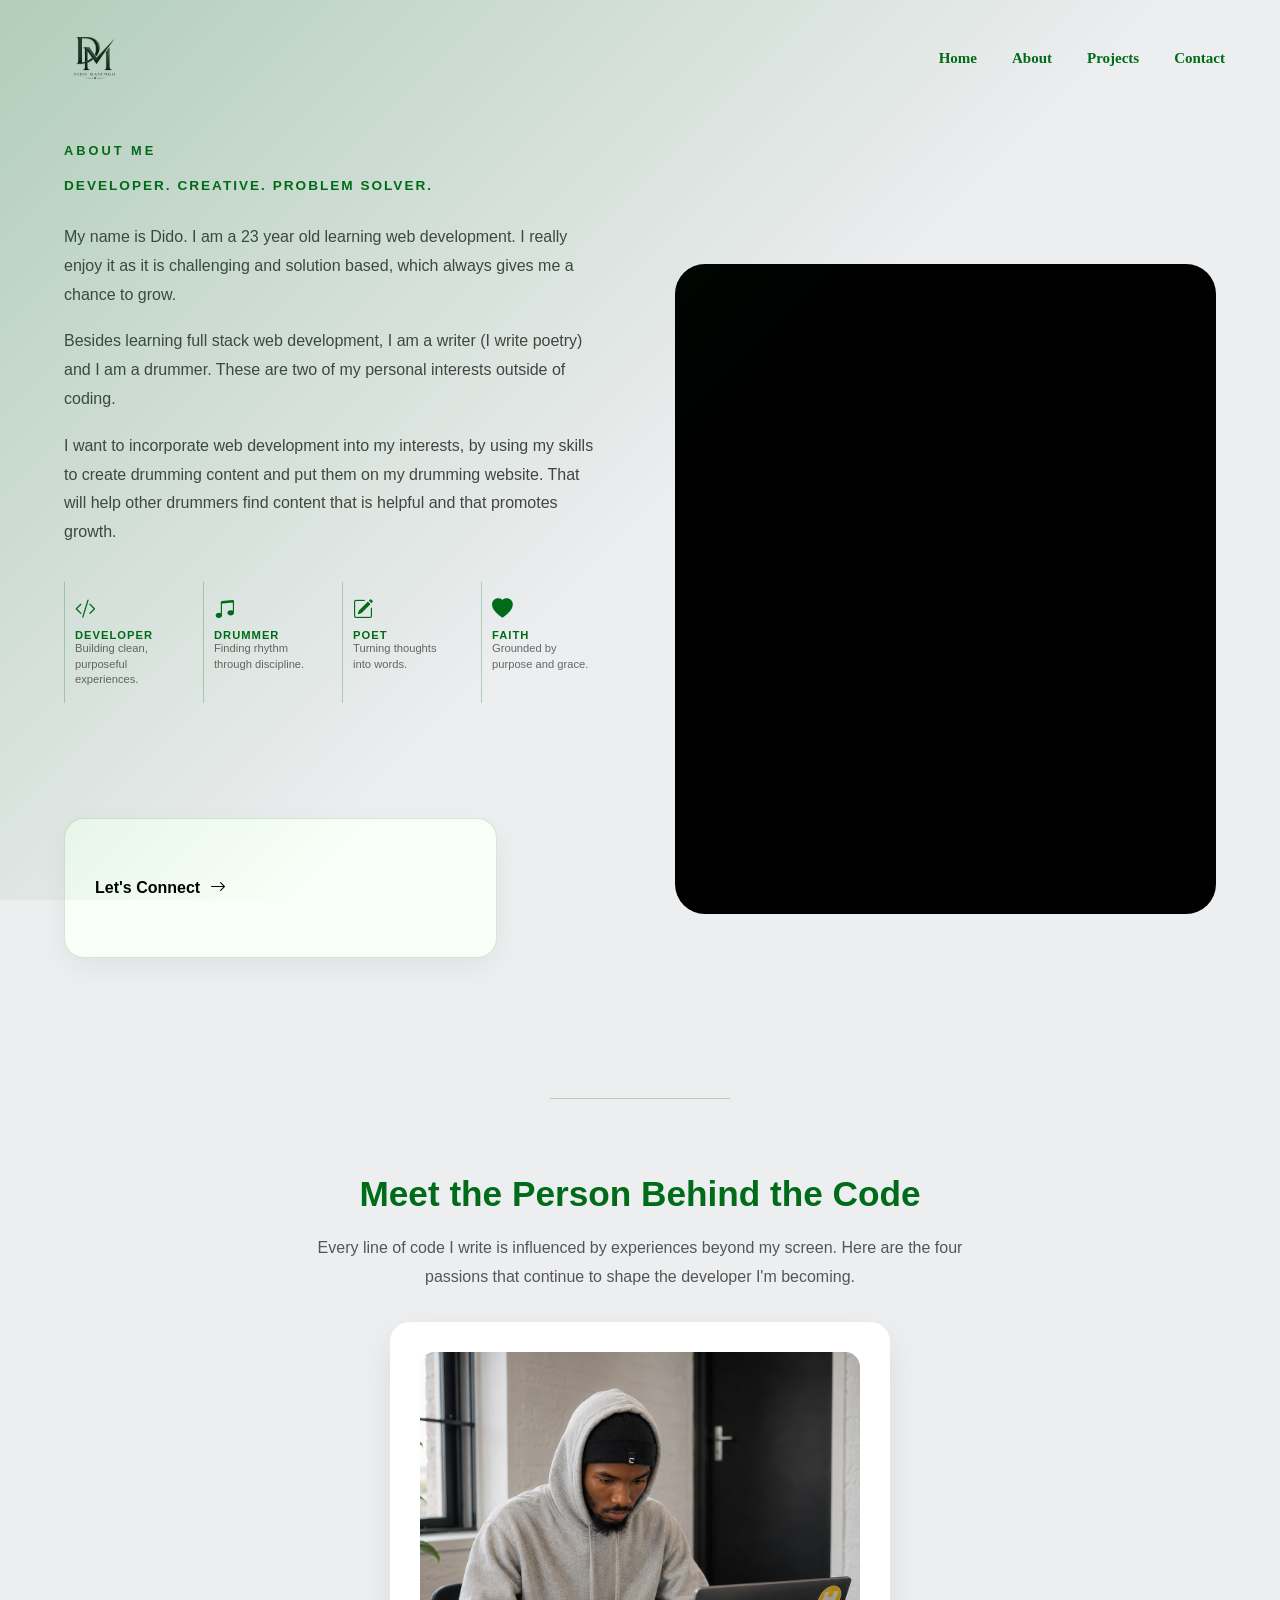
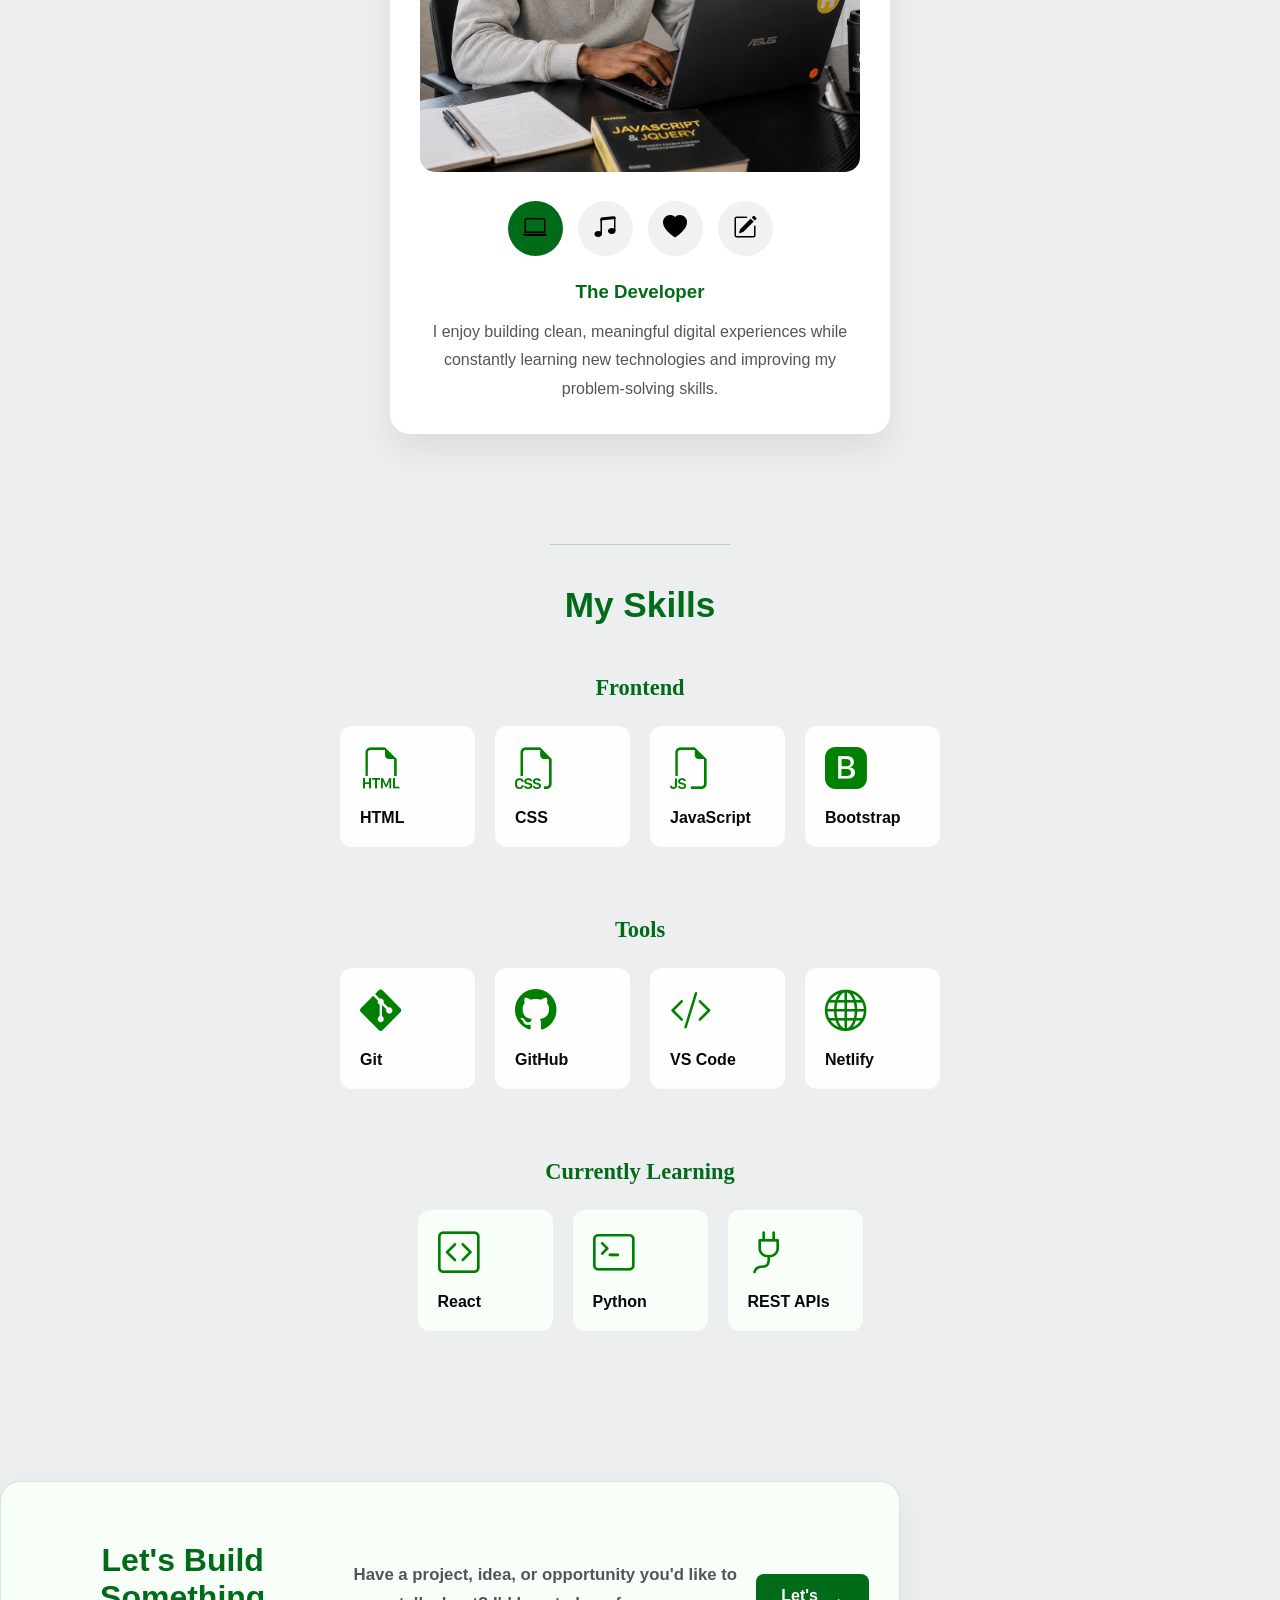
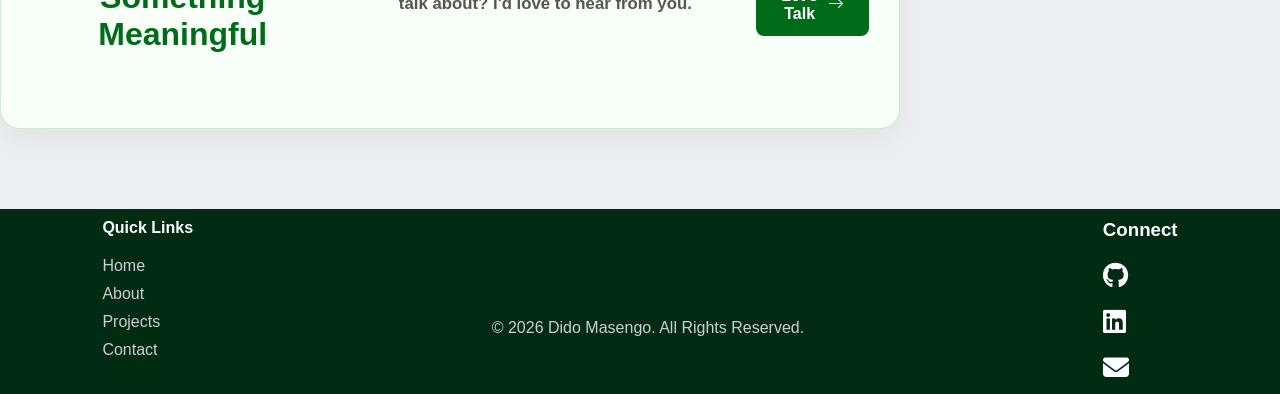
==== commit b371c68a: "changed about img resytyled my about section" ====
--- a/about.html
+++ b/about.html
@@ -39,10 +39,6 @@
             ABOUT ME
         </span>
 
-        <h1>
-            Hi, I'm <span>Dido Masengo.</span>
-        </h1>
-
         <h3>
             DEVELOPER. CREATIVE. PROBLEM SOLVER.
         </h3>
--- a/style.css
+++ b/style.css
@@ -410,7 +410,7 @@
     width: 90%;
     max-width: 1250px;
 
-    margin: 80px auto;
+    margin: 5px auto;
 
     display: grid;
     grid-template-columns: 1fr 1fr;
@@ -613,26 +613,22 @@
 /* =========================
    ABOUT IMAGE
 ========================= */
-
-.about-hero-image {
-
-    position: relative;
-
-    border-radius: 50px;
+.about-image {
+    flex: 1;
+    display: flex;
+    align-items: stretch;
+
+}
+
+
+
+.about-hero-image img {
+
+    width: 100%;
+
+    border-radius: 30px;
 
     height: 650px;
-
-    overflow: hidden;
-
-    background: #111;
-}
-
-
-.about-hero-image img {
-
-    width: 100%;
-
-    height: 100%;
 
     object-fit: cover;
 
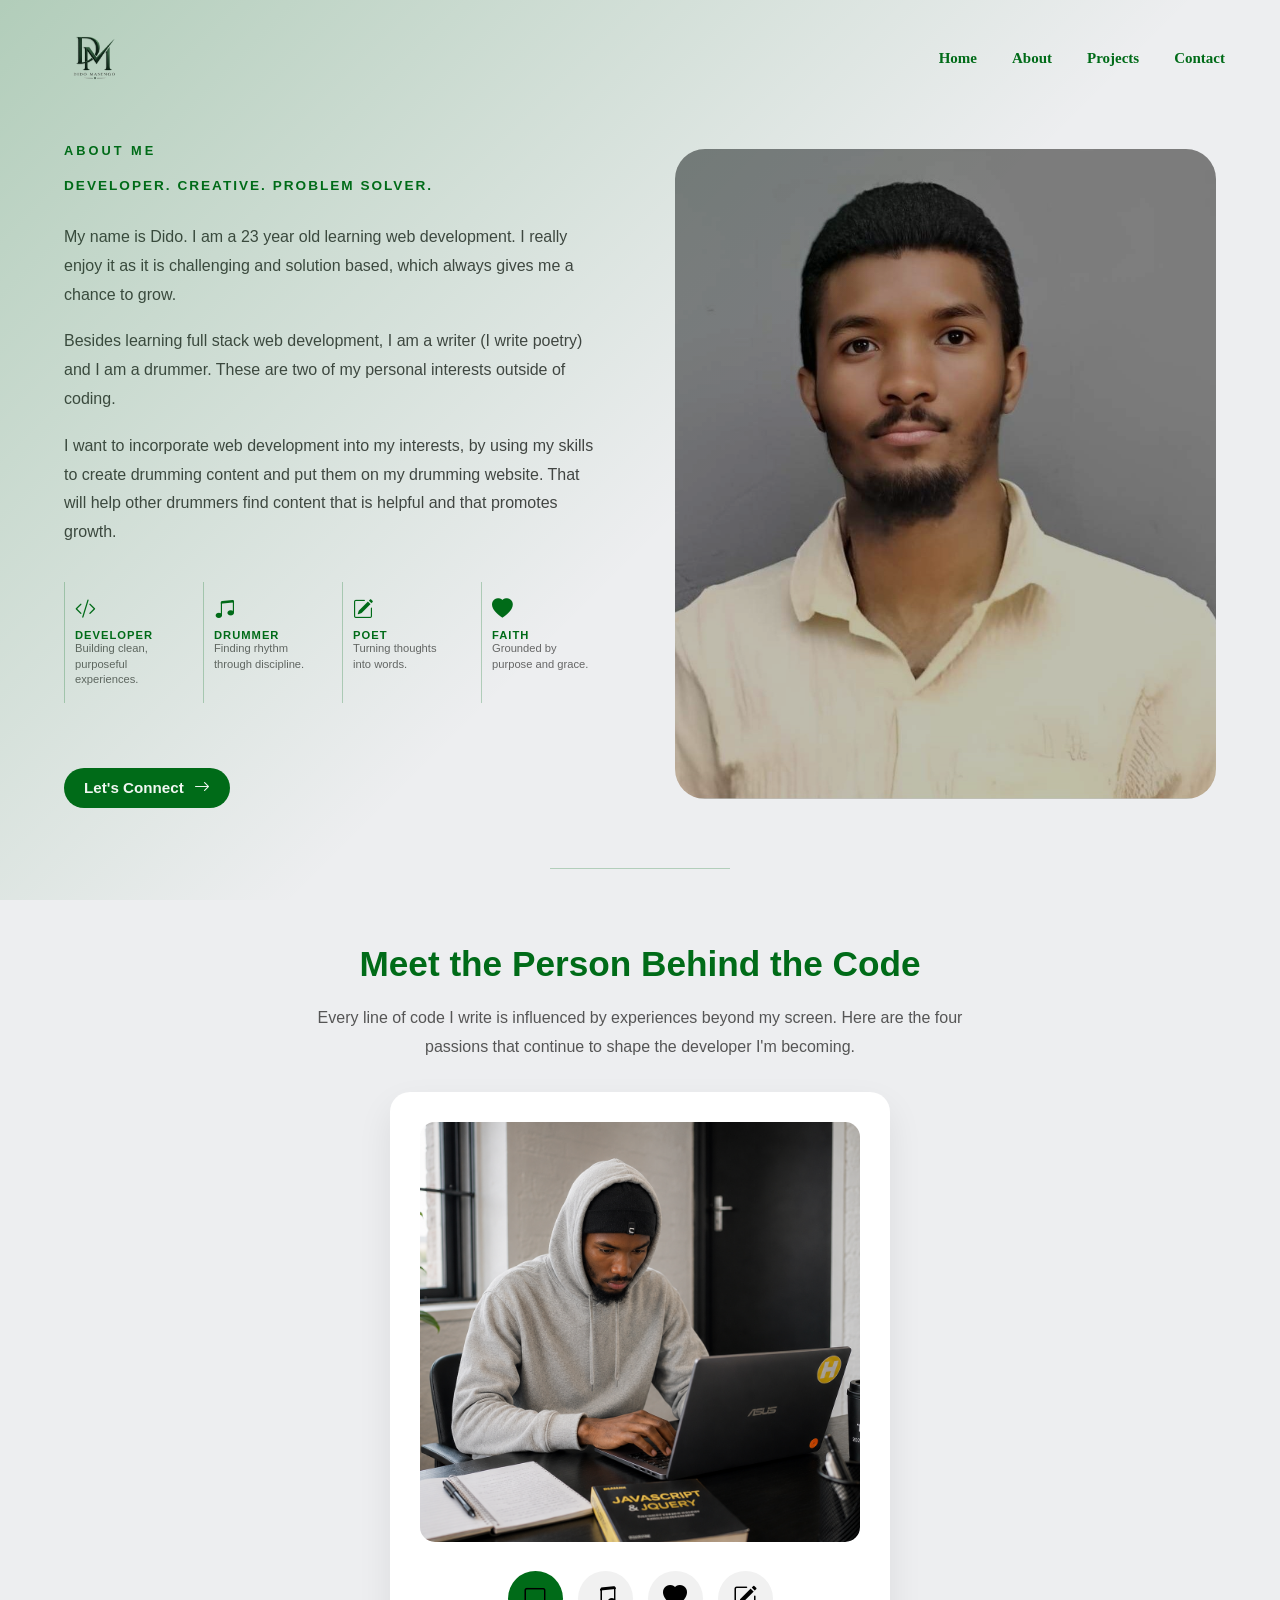
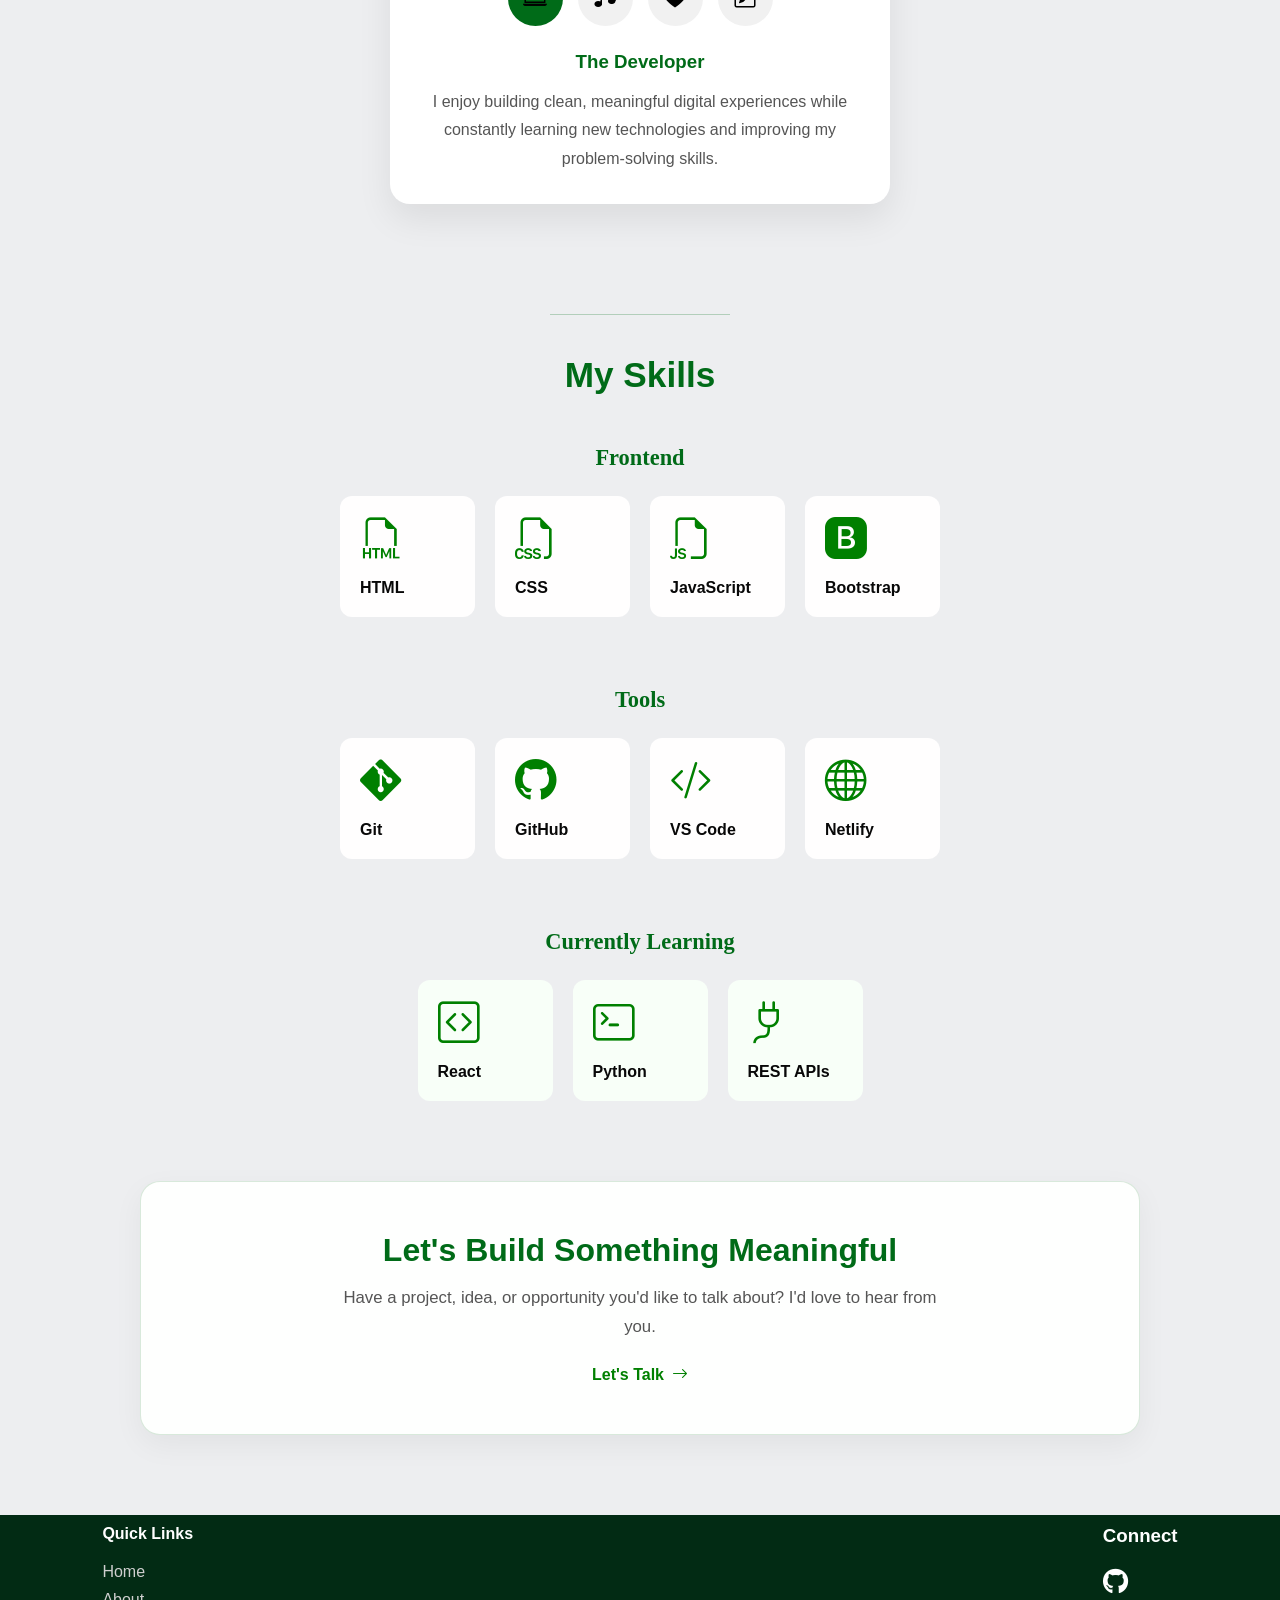
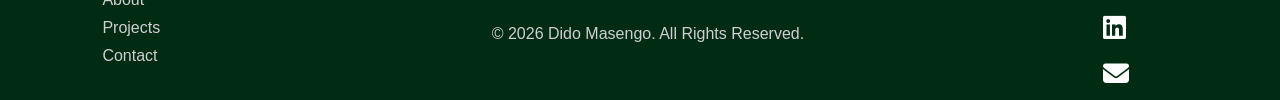
==== commit dd6c8de4: "edited about sections cta added project case study in projects.js added new decsription for netflix " ====
--- a/about.html
+++ b/about.html
@@ -65,51 +65,49 @@
 
         <!-- PERSONALITY HIGHLIGHTS -->
 
-        <div class="personality-highlights">
-
-            <div class="personality-item">
-                <i class="bi bi-code-slash"></i>
-                <div>
-                    <strong>DEVELOPER</strong>
-                    <small>Building clean, purposeful experiences.</small>
-                </div>
+            <div class="personality-highlights">
+
+        <div class="personality-item">
+            <i class="bi bi-code-slash"></i>
+            <div>
+                <strong>DEVELOPER</strong>
+                <small>Building clean, purposeful experiences.</small>
             </div>
-
-            <div class="personality-item">
-                <i class="bi bi-music-note-beamed"></i>
-                <div>
-                    <strong>DRUMMER</strong>
-                    <small>Finding rhythm through discipline.</small>
-                </div>
+        </div>
+
+        <div class="personality-item">
+            <i class="bi bi-music-note-beamed"></i>
+            <div>
+                <strong>DRUMMER</strong>
+                <small>Finding rhythm through discipline.</small>
             </div>
-
-            <div class="personality-item">
-                <i class="bi bi-pencil-square"></i>
-                <div>
-                    <strong>POET</strong>
-                    <small>Turning thoughts into words.</small>
-                </div>
+        </div>
+
+        <div class="personality-item">
+            <i class="bi bi-pencil-square"></i>
+            <div>
+                <strong>POET</strong>
+                <small>Turning thoughts into words.</small>
             </div>
-
-            <div class="personality-item">
-                <i class="bi bi-heart-fill"></i>
-                <div>
-                    <strong>FAITH</strong>
-                    <small>Grounded by purpose and grace.</small>
-                </div>
+        </div>
+
+        <div class="personality-item">
+            <i class="bi bi-heart-fill"></i>
+            <div>
+                <strong>FAITH</strong>
+                <small>Grounded by purpose and grace.</small>
             </div>
-
-        </div>
-
-
-        <!-- CTA -->
-
-        <a href="contact.html" class="about-cta">
-            Let's Connect
-            <i class="bi bi-arrow-right"></i>
-        </a>
-
-    </div>
+        </div>
+
+    </div>
+
+
+    <!-- CTA -->
+  <a href="contact.html" class="about-contact-link">
+    Let's Connect <i class="bi bi-arrow-right"></i>
+</a>
+
+</div>
 
 
     <!-- RIGHT SIDE -->
@@ -117,7 +115,7 @@
     <div class="about-hero-image">
 
         <img
-            src="./assets/about img.jpg"
+            src="./assets/about img2.jpg"
             alt="Dido Masengo">
     </div>
 
@@ -271,14 +269,14 @@
 
     <h2>Let's Build Something Meaningful</h2>
 
-    <p>
-        Have a project, idea, or opportunity you'd like to talk about?
-        I'd love to hear from you.
-    </p>
-
-    <a href="contact.html" class="cta-button">
-        Let's Talk <i class="bi bi-arrow-right"></i>
-    </a>
+<p>
+    Have a project, idea, or opportunity you'd like to talk about?
+    I'd love to hear from you.
+</p>
+
+<a href="contact.html" class="bottom-contact-button">
+    Let's Talk <i class="bi bi-arrow-right"></i>
+</a>
 
 </section>
   
--- a/style.css
+++ b/style.css
@@ -560,56 +560,6 @@
     line-height: 1.4;
 }
 
-
-/* =========================
-   CTA
-========================= */
-
-.about-cta {
-
-    display: inline-flex;
-
-    align-items: center;
-
-    gap: 10px;
-
-    padding: 12px 22px;
-
-    background: #006b18;
-
-    color:black;
-
-    text-decoration: none;
-
-    font-weight: 600;
-
-    border: 1px solid #006b18;
-
-    transition: 0.3s;
-}
-
-
-.about-cta:hover {
-
-    background: transparent;
-
-    color: #006b18;
-
-}
-
-
-.about-cta i {
-
-    transition: 0.3s;
-}
-
-
-.about-cta:hover i {
-
-    transform: translateX(5px);
-}
-
-
 /* =========================
    ABOUT IMAGE
 ========================= */
@@ -619,8 +569,6 @@
     align-items: stretch;
 
 }
-
-
 
 .about-hero-image img {
 
@@ -1198,426 +1146,528 @@
     margin-bottom: 25px;
 }
 
+.projects-cta .cta-button {
+    display: inline-flex;
+    align-items: center;
+    gap: 10px;
+
+    padding: 13px 25px;
+
+    background: #006b18;
+    color: white;
+
+    text-decoration: none;
+
+    border-radius: 8px;
+
+    font-weight: 600;
+
+    transition: 0.3s;
+}
+
+.projects-cta .cta-button:hover {
+    background: #004d12;
+    transform: translateY(-3px);
+}
+
+/* =========================================
+   CONTACT
+========================================= */
+
+#contact {
+    padding: 100px 8%;
+}
+
+.contact-form {
+    max-width: 700px;
+    margin: auto;
+
+    background: #ffffff;
+
+    padding: 45px;
+
+    border-radius: 20px;
+
+    box-shadow: 0 15px 35px rgba(0, 0, 0, 0.08);
+}
+
+.contact-form h2 {
+    text-align: center;
+
+    color: #006b18;
+
+    font-size: 2.3rem;
+
+    margin-bottom: 10px;
+
+    font-family: Georgia, serif;
+}
+
+.contact-subtitle {
+    text-align: center;
+
+    color: #666;
+
+    line-height: 1.7;
+
+    margin-bottom: 40px;
+
+    font-size: 1rem;
+}
+
+.contact-form label {
+    display: block;
+
+    margin-bottom: 8px;
+
+    font-weight: 600;
+
+    color: #222;
+}
+
+.contact-form input,
+.contact-form textarea {
+    width: 100%;
+
+    padding: 16px;
+
+    margin-bottom: 22px;
+
+    border: 2px solid #e5e5e5;
+
+    border-radius: 12px;
+
+    font-size: 1rem;
+
+    font-family: inherit;
+
+    background: #fafafa;
+
+    transition: 0.3s ease;
+}
+
+.contact-form textarea {
+    min-height: 180px;
+
+    resize: vertical;
+}
+
+.contact-form input:focus,
+.contact-form textarea:focus {
+    outline: none;
+
+    border-color: #006b18;
+
+    background: white;
+
+    box-shadow: 0 0 0 5px rgba(0, 107, 24, 0.12);
+}
+
+.contact-form button {
+    width: 100%;
+
+    padding: 16px;
+
+    background: #006b18;
+
+    color: white;
+
+    border: none;
+
+    border-radius: 12px;
+
+    font-size: 1rem;
+
+    font-weight: bold;
+
+    cursor: pointer;
+
+    transition: 0.3s ease;
+}
+
+.contact-form button:hover {
+    background: #004d12;
+
+    transform: translateY(-3px);
+}
+
+
+/* =========================================
+   FOOTER
+========================================= */
+
+.footer {
+    background: #022b14;
+
+    color: #fff;
+
+    padding: 10px 8%;
+}
+
+.footer-container {
+    display: flex;
+
+    justify-content: space-between;
+
+    align-items: flex-start;
+
+    flex-wrap: wrap;
+}
+
+.footer-section {
+    display: flex;
+
+    flex-direction: column;
+
+    gap: 10px;
+}
+
+.footer-section h4,
+.footer-section h3 {
+    margin-bottom: 10px;
+
+    color: #fff;
+}
+
+.footer-section a {
+    text-decoration: none;
+
+    color: #cfcfcf;
+}
+
+.footer-section a:hover {
+    color: #4CAF50;
+}
+
+.center {
+    text-align: center;
+}
+
+.center p {
+    margin-top: 100px;
+
+    color: #cfcfcf;
+}
+
+.social-icons {
+    display: flex;
+
+    flex-direction: column;
+
+    gap: 15px;
+}
+
+.social-icons a {
+    color: white;
+
+    font-size: 26px;
+}
+
+
+/* =========================================
+   RESPONSIVE
+========================================= */
+
+@media (max-width: 1000px) {
+
+    .navbar {
+        padding: 18px 30px;
+    }
+
+    .hero {
+        gap: 50px;
+
+        padding: 60px 5%;
+    }
+
+    .hero-image {
+        width: 280px;
+        height: 430px;
+    }
+
+    .hero-text h1 {
+        font-size: 75px;
+
+        letter-spacing: -4px;
+    }
+
+    .hero-text h2 {
+        font-size: 23px;
+    }
+}
+
+
+@media (max-width: 750px) {
+
+    .navbar {
+        padding: 15px 25px;
+    }
+
+    .logo {
+        width: 50px;
+    }
+
+    nav {
+        gap: 15px;
+    }
+
+    nav a {
+        font-size: 13px;
+    }
+
+
+    .hero {
+        min-height: auto;
+
+        flex-direction: column;
+
+        text-align: center;
+
+        gap: 45px;
+
+        padding: 60px 25px 100px;
+    }
+
+
+    .hero-image {
+        width: 270px;
+        height: 390px;
+
+        order: 1;
+    }
+
+
+    .hero-text {
+        order: 2;
+
+        display: flex;
+
+        flex-direction: column;
+
+        align-items: center;
+    }
+
+
+    .hero-small-text {
+        font-size: 11px;
+
+        letter-spacing: 3px;
+    }
+
+
+    .hero-text h1 {
+        font-size: clamp(60px, 17vw, 90px);
+
+        letter-spacing: -4px;
+    }
+
+
+    .hero-text h2 {
+        font-size: 21px;
+
+        text-align: center;
+    }
+
+
+    .hero-description {
+        font-size: 15px;
+
+        max-width: 350px;
+    }
+
+
+    .hero-buttons {
+        justify-content: center;
+    }
+
+
+    .hero-grid {
+        bottom: -100px;
+
+        height: 300px;
+    }
+
+
+    .about {
+        flex-direction: column;
+
+        align-items: center;
+    }
+
+
+    .footer-container {
+        gap: 35px;
+    }
+}
+
+
+@media (max-width: 500px) {
+
+    .navbar {
+        flex-direction: column;
+
+        gap: 15px;
+    }
+
+    nav {
+        gap: 18px;
+    }
+
+
+    .hero {
+        padding-top: 40px;
+    }
+
+
+    .hero-image {
+        width: 240px;
+
+        height: 350px;
+    }
+
+
+    .hero-text h1 {
+        font-size: 58px;
+    }
+
+
+    .hero-text h2 {
+        font-size: 18px;
+    }
+
+
+    .hero-buttons {
+        flex-direction: column;
+
+        gap: 20px;
+    }
+
+
+    .footer-container {
+        flex-direction: column;
+
+        align-items: center;
+
+        text-align: center;
+    }
+
+
+    .footer-section {
+        align-items: center;
+    }
+
+
+    .social-icons {
+        flex-direction: row;
+    }
+}
+
+/* =========================================
+   ABOUT CTA
+========================================= */
+.about-cta {
+    width: 90%;
+    max-width: 1000px;
+
+    margin: 80px auto;
+
+    padding: 50px;
+
+    text-align: center;
+
+    background: #fefffe;
+
+    color: rgba(10, 236, 29, 0.87);
+
+    border-radius: 20px;
+}
+
+.about-cta h2 {
+    margin-bottom: 15px;
+}
+
+.about-cta p {
+    margin-bottom: 25px;
+}
+
+/* =========================================
+   ABOUT PAGE - CONTACT LINK
+========================================= */
+
+.about-contact-link {
+    display: inline-flex;
+    align-items: center;
+    gap: 10px;
+
+    margin-top: 30px;
+    padding: 11px 20px;
+
+    background: #006b18;
+    color: white !important;
+
+    text-decoration: none !important;
+
+    border-radius: 25px;
+
+    font-size: 0.95rem;
+    font-weight: 600;
+
+    transition: 0.3s ease;
+}
+
+.about-contact-link:hover {
+    background: #004d11;
+    transform: translateY(-3px);
+}
+
+.about-contact-link i {
+    font-size: 1rem;
+}
+
+/* =========================================
+   BOTTOM CTA
+========================================= */
+
 .cta-button {
     display: inline-flex;
     align-items: center;
     gap: 10px;
 
-    padding: 13px 25px;
-
-    background: #006b18;
     color: white;
-
     text-decoration: none;
 
-    border-radius: 8px;
-
     font-weight: 600;
-
-    transition: 0.3s;
+    font-size: 1rem;
+
+    transition: 0.3s ease;
+}
+
+.cta-button i {
+    font-size: 1.1rem;
 }
 
 .cta-button:hover {
-    background: #004d12;
-    transform: translateY(-3px);
-}
-
-.cta-button i {
-    transition: 0.3s;
-}
-
-.cta-button:hover i {
     transform: translateX(5px);
-}
-
-/* =========================================
-   CONTACT
-========================================= */
-
-#contact {
-    padding: 100px 8%;
-}
-
-.contact-form {
-    max-width: 700px;
-    margin: auto;
-
-    background: #ffffff;
-
-    padding: 45px;
-
-    border-radius: 20px;
-
-    box-shadow: 0 15px 35px rgba(0, 0, 0, 0.08);
-}
-
-.contact-form h2 {
-    text-align: center;
-
-    color: #006b18;
-
-    font-size: 2.3rem;
-
-    margin-bottom: 10px;
-
-    font-family: Georgia, serif;
-}
-
-.contact-subtitle {
-    text-align: center;
-
-    color: #666;
-
-    line-height: 1.7;
-
-    margin-bottom: 40px;
-
-    font-size: 1rem;
-}
-
-.contact-form label {
-    display: block;
-
-    margin-bottom: 8px;
+    color: white;
+}
+
+.bottom-contact-button {
+    display: inline-flex;
+    align-items: center;
+    gap: 8px;
+
+    color: green;
+    text-decoration: none;
 
     font-weight: 600;
 
-    color: #222;
-}
-
-.contact-form input,
-.contact-form textarea {
-    width: 100%;
-
-    padding: 16px;
-
-    margin-bottom: 22px;
-
-    border: 2px solid #e5e5e5;
-
-    border-radius: 12px;
-
-    font-size: 1rem;
-
-    font-family: inherit;
-
-    background: #fafafa;
-
-    transition: 0.3s ease;
-}
-
-.contact-form textarea {
-    min-height: 180px;
-
-    resize: vertical;
-}
-
-.contact-form input:focus,
-.contact-form textarea:focus {
-    outline: none;
-
-    border-color: #006b18;
-
-    background: white;
-
-    box-shadow: 0 0 0 5px rgba(0, 107, 24, 0.12);
-}
-
-.contact-form button {
-    width: 100%;
-
-    padding: 16px;
-
-    background: #006b18;
-
-    color: white;
-
-    border: none;
-
-    border-radius: 12px;
-
-    font-size: 1rem;
-
-    font-weight: bold;
-
-    cursor: pointer;
-
-    transition: 0.3s ease;
-}
-
-.contact-form button:hover {
-    background: #004d12;
-
-    transform: translateY(-3px);
-}
-
-
-/* =========================================
-   FOOTER
-========================================= */
-
-.footer {
-    background: #022b14;
-
-    color: #fff;
-
-    padding: 10px 8%;
-}
-
-.footer-container {
-    display: flex;
-
-    justify-content: space-between;
-
-    align-items: flex-start;
-
-    flex-wrap: wrap;
-}
-
-.footer-section {
-    display: flex;
-
-    flex-direction: column;
-
-    gap: 10px;
-}
-
-.footer-section h4,
-.footer-section h3 {
-    margin-bottom: 10px;
-
-    color: #fff;
-}
-
-.footer-section a {
-    text-decoration: none;
-
-    color: #cfcfcf;
-}
-
-.footer-section a:hover {
-    color: #4CAF50;
-}
-
-.center {
-    text-align: center;
-}
-
-.center p {
-    margin-top: 100px;
-
-    color: #cfcfcf;
-}
-
-.social-icons {
-    display: flex;
-
-    flex-direction: column;
-
-    gap: 15px;
-}
-
-.social-icons a {
-    color: white;
-
-    font-size: 26px;
-}
-
-
-/* =========================================
-   RESPONSIVE
-========================================= */
-
-@media (max-width: 1000px) {
-
-    .navbar {
-        padding: 18px 30px;
-    }
-
-    .hero {
-        gap: 50px;
-
-        padding: 60px 5%;
-    }
-
-    .hero-image {
-        width: 280px;
-        height: 430px;
-    }
-
-    .hero-text h1 {
-        font-size: 75px;
-
-        letter-spacing: -4px;
-    }
-
-    .hero-text h2 {
-        font-size: 23px;
-    }
-}
-
-
-@media (max-width: 750px) {
-
-    .navbar {
-        padding: 15px 25px;
-    }
-
-    .logo {
-        width: 50px;
-    }
-
-    nav {
-        gap: 15px;
-    }
-
-    nav a {
-        font-size: 13px;
-    }
-
-
-    .hero {
-        min-height: auto;
-
-        flex-direction: column;
-
-        text-align: center;
-
-        gap: 45px;
-
-        padding: 60px 25px 100px;
-    }
-
-
-    .hero-image {
-        width: 270px;
-        height: 390px;
-
-        order: 1;
-    }
-
-
-    .hero-text {
-        order: 2;
-
-        display: flex;
-
-        flex-direction: column;
-
-        align-items: center;
-    }
-
-
-    .hero-small-text {
-        font-size: 11px;
-
-        letter-spacing: 3px;
-    }
-
-
-    .hero-text h1 {
-        font-size: clamp(60px, 17vw, 90px);
-
-        letter-spacing: -4px;
-    }
-
-
-    .hero-text h2 {
-        font-size: 21px;
-
-        text-align: center;
-    }
-
-
-    .hero-description {
-        font-size: 15px;
-
-        max-width: 350px;
-    }
-
-
-    .hero-buttons {
-        justify-content: center;
-    }
-
-
-    .hero-grid {
-        bottom: -100px;
-
-        height: 300px;
-    }
-
-
-    .about {
-        flex-direction: column;
-
-        align-items: center;
-    }
-
-
-    .footer-container {
-        gap: 35px;
-    }
-}
-
-
-@media (max-width: 500px) {
-
-    .navbar {
-        flex-direction: column;
-
-        gap: 15px;
-    }
-
-    nav {
-        gap: 18px;
-    }
-
-
-    .hero {
-        padding-top: 40px;
-    }
-
-
-    .hero-image {
-        width: 240px;
-
-        height: 350px;
-    }
-
-
-    .hero-text h1 {
-        font-size: 58px;
-    }
-
-
-    .hero-text h2 {
-        font-size: 18px;
-    }
-
-
-    .hero-buttons {
-        flex-direction: column;
-
-        gap: 20px;
-    }
-
-
-    .footer-container {
-        flex-direction: column;
-
-        align-items: center;
-
-        text-align: center;
-    }
-
-
-    .footer-section {
-        align-items: center;
-    }
-
-
-    .social-icons {
-        flex-direction: row;
-    }
+    background: transparent;
+}
+
+.bottom-contact-button i {
+    transition: transform 0.3s ease;
+}
+
+.bottom-contact-button:hover i {
+    transform: translateX(5px);
 }
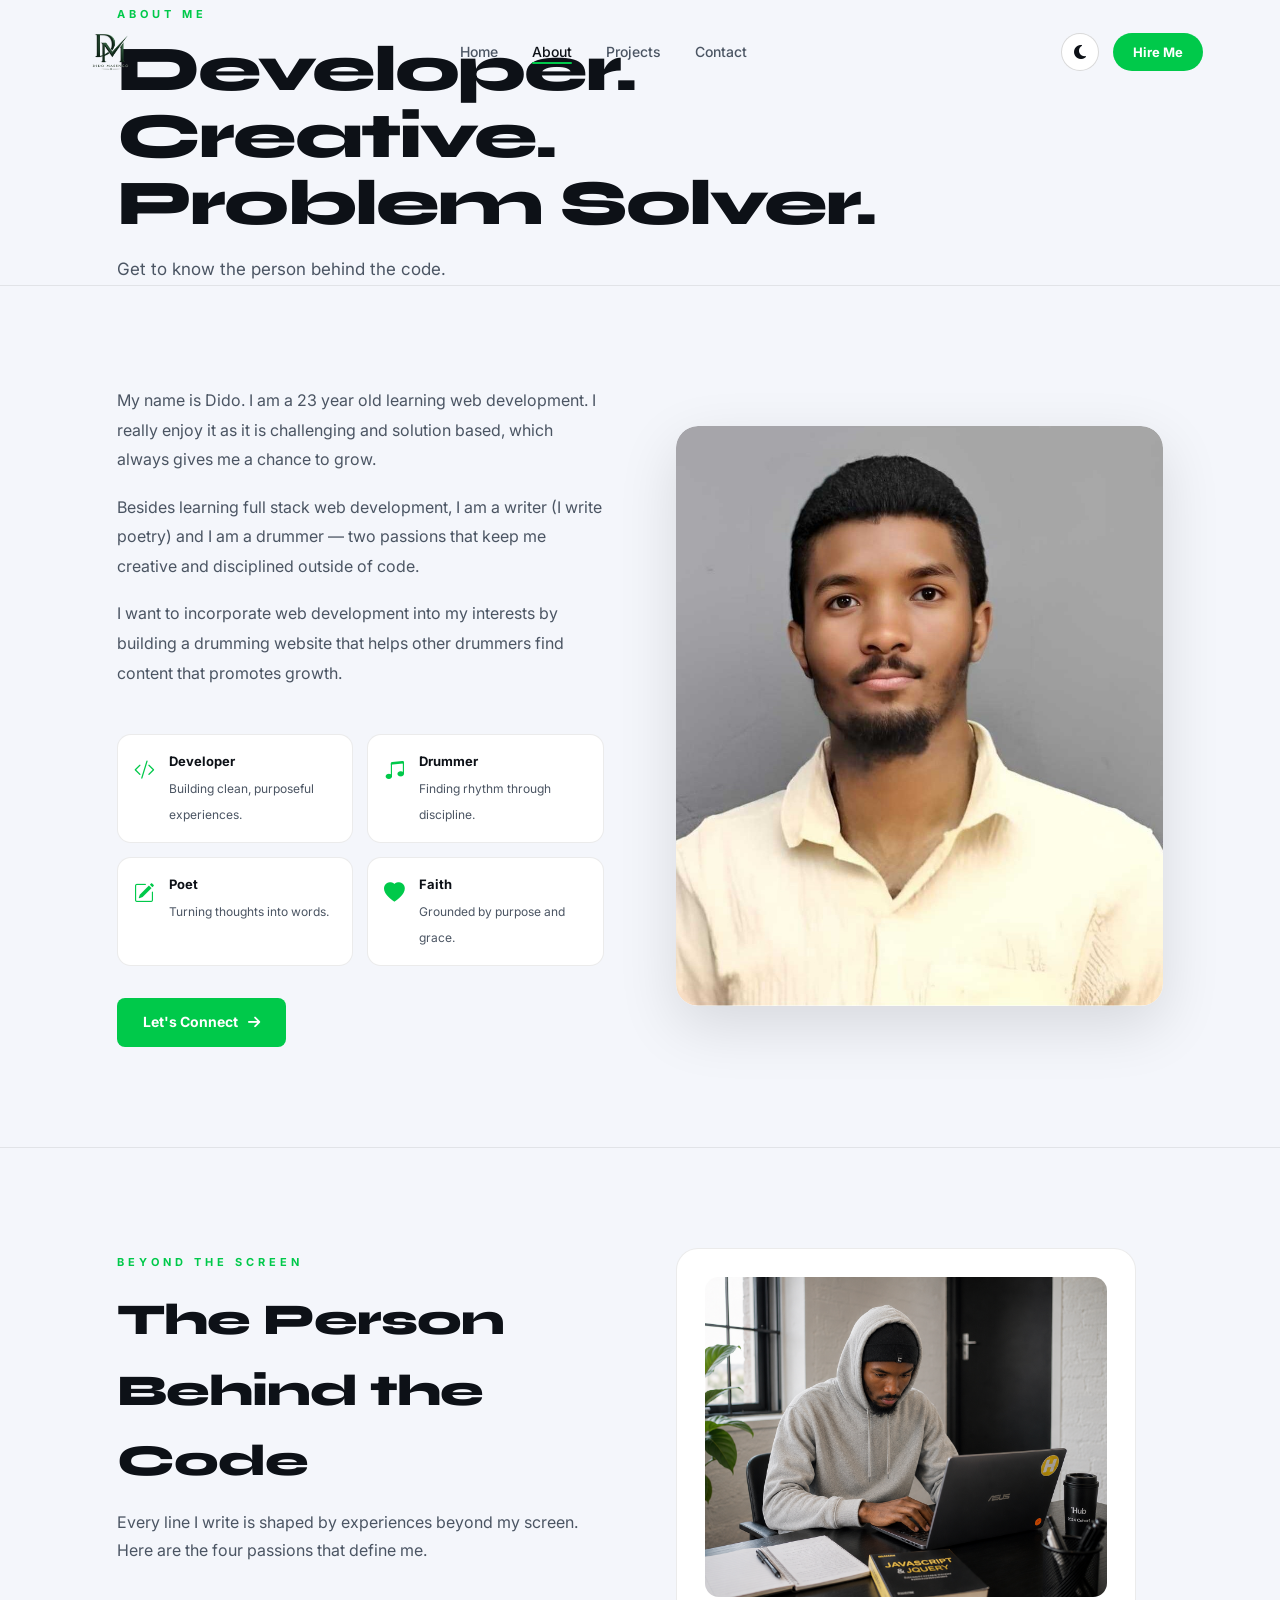
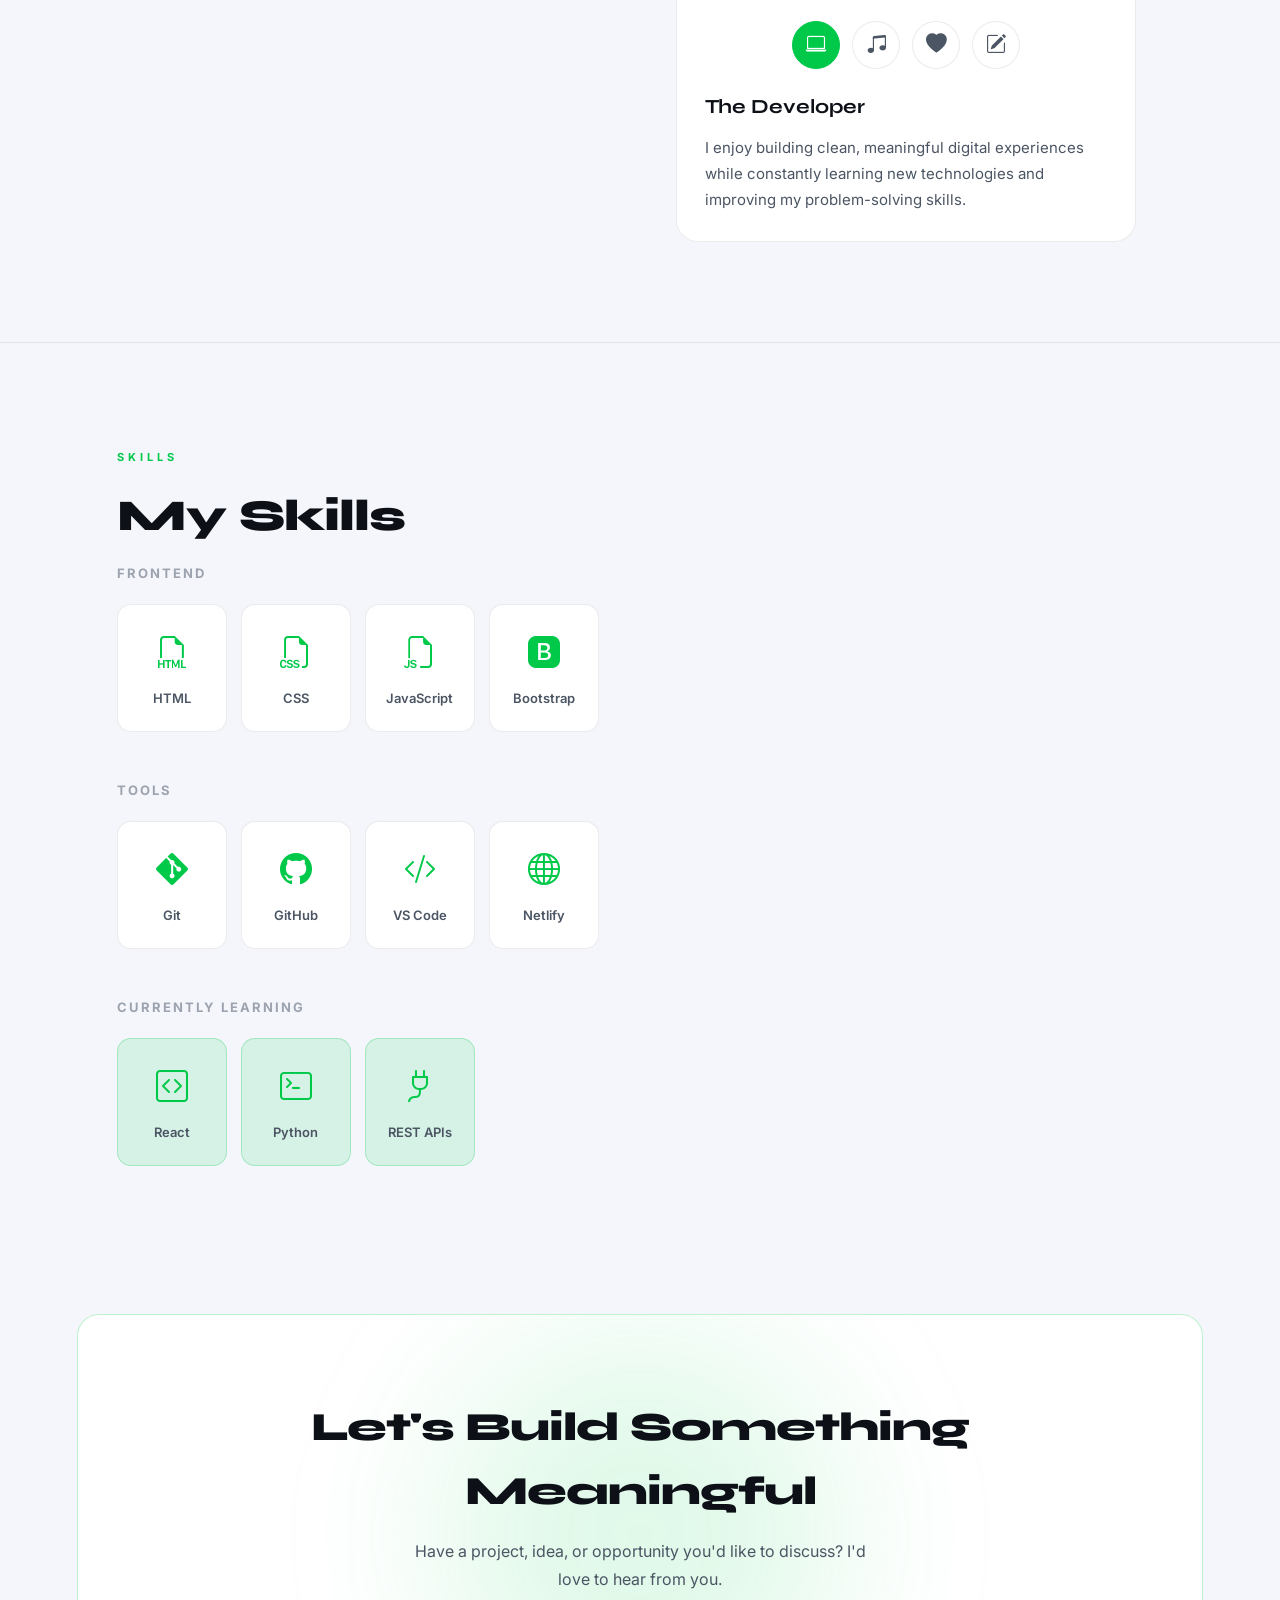
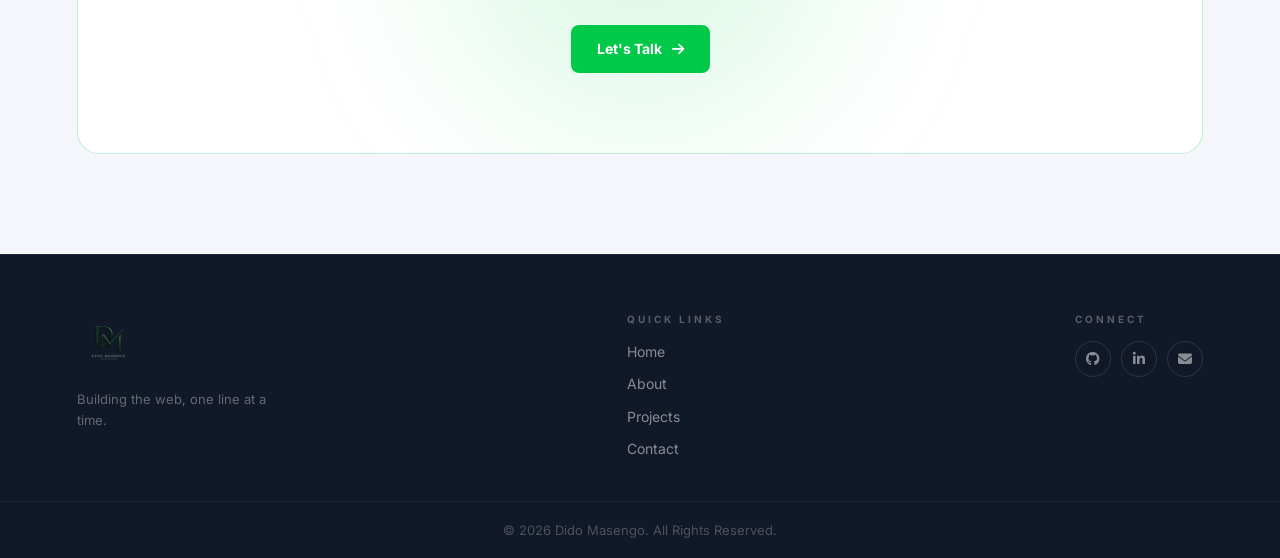
==== commit 3cf528e9: "updated all pages added theme.js added about.css, contact.css, project.css, home.css, project.css an" ====
--- a/about.html
+++ b/about.html
@@ -3,323 +3,263 @@
 <head>
     <meta charset="UTF-8">
     <meta name="viewport" content="width=device-width, initial-scale=1.0">
-    <title>About Me</title>
+    <title>About — Dido Masengo</title>
+    <link rel="icon" type="image/png" href="./assets/favicon logo.png">
+    <link rel="preconnect" href="https://fonts.googleapis.com">
+    <link rel="preconnect" href="https://fonts.gstatic.com" crossorigin>
+    <link href="https://fonts.googleapis.com/css2?family=Inter:wght@300;400;500;600;700;800;900&family=Syne:wght@700;800&display=swap" rel="stylesheet">
+    <link rel="stylesheet" href="https://cdnjs.cloudflare.com/ajax/libs/font-awesome/6.6.0/css/all.min.css">
+    <link rel="stylesheet" href="https://cdn.jsdelivr.net/npm/bootstrap-icons@1.13.1/font/bootstrap-icons.min.css">
+    <link rel="stylesheet" href="theme.css">
     <link rel="stylesheet" href="style.css">
-    <link rel="stylesheet" href="https://cdn.jsdelivr.net/npm/bootstrap-icons@1.13.1/font/bootstrap-icons.min.css">
-    <link rel="icon" type="image/png" href="./assets/favicon logo.png">
-    <link rel="stylesheet" href="https://cdnjs.cloudflare.com/ajax/libs/font-awesome/6.6.0/css/all.min.css">
+    <link rel="stylesheet" href="about.css">
+    <script src="theme-toggle.js" defer></script>
 </head>
 <body>
-    
-     
-<header class="navbar">
-
-  <img src="./assets/my logo.png" alt="logo" class="logo">
-
-  <nav>
+
+<!-- NAVBAR -->
+<header class="navbar" id="navbar">
+    <a href="index.html" class="nav-logo">
+        <img src="./assets/my logo.png" alt="Dido logo">
+    </a>
+    <ul class="nav-links">
+        <li><a href="index.html">Home</a></li>
+        <li><a href="about.html" class="active">About</a></li>
+        <li><a href="projects.html">Projects</a></li>
+        <li><a href="contact.html">Contact</a></li>
+    </ul>
+    <div class="nav-right">
+        <button class="theme-toggle" aria-label="Switch to light mode" title="Switch to light mode">
+            <i class="fas fa-sun icon-sun"></i>
+            <i class="fas fa-moon icon-moon" style="display:none"></i>
+        </button>
+        <a href="contact.html" class="hire-btn">Hire Me</a>
+        <button class="nav-hamburger" id="hamburger" aria-label="Open menu">
+            <span></span><span></span><span></span>
+        </button>
+    </div>
+</header>
+<nav class="nav-drawer" id="nav-drawer">
     <a href="index.html">Home</a>
     <a href="about.html">About</a>
     <a href="projects.html">Projects</a>
     <a href="contact.html">Contact</a>
-  </nav>
-
-</header>
+    <a href="contact.html" class="hire-btn">Hire Me</a>
+    <button class="theme-toggle" aria-label="Toggle theme">
+        <i class="fas fa-sun icon-sun"></i>
+        <i class="fas fa-moon icon-moon" style="display:none"></i>
+    </button>
+</nav>
 
 <main>
-<!-- =========================================
-     ABOUT HERO
-========================================= -->
-
-<section class="about-hero">
-
-    <!-- LEFT SIDE -->
-    <div class="about-hero-content">
-
-        <span class="about-label">
-            ABOUT ME
-        </span>
-
-        <h3>
-            DEVELOPER. CREATIVE. PROBLEM SOLVER.
-        </h3>
-
-        <p>
-            My name is Dido. I am a 23 year old learning web development.
-            I really enjoy it as it is challenging and solution based,
-            which always gives me a chance to grow.
-        </p>
-
-        <p>
-            Besides learning full stack web development, I am a writer
-            (I write poetry) and I am a drummer. These are two of my
-            personal interests outside of coding.
-        </p>
-
-        <p>
-            I want to incorporate web development into my interests,
-            by using my skills to create drumming content and put them
-            on my drumming website. That will help other drummers find
-            content that is helpful and that promotes growth.
-        </p>
-
-
-        <!-- PERSONALITY HIGHLIGHTS -->
-
-            <div class="personality-highlights">
-
-        <div class="personality-item">
-            <i class="bi bi-code-slash"></i>
-            <div>
-                <strong>DEVELOPER</strong>
-                <small>Building clean, purposeful experiences.</small>
-            </div>
-        </div>
-
-        <div class="personality-item">
-            <i class="bi bi-music-note-beamed"></i>
-            <div>
-                <strong>DRUMMER</strong>
-                <small>Finding rhythm through discipline.</small>
-            </div>
-        </div>
-
-        <div class="personality-item">
-            <i class="bi bi-pencil-square"></i>
-            <div>
-                <strong>POET</strong>
-                <small>Turning thoughts into words.</small>
-            </div>
-        </div>
-
-        <div class="personality-item">
-            <i class="bi bi-heart-fill"></i>
-            <div>
-                <strong>FAITH</strong>
-                <small>Grounded by purpose and grace.</small>
-            </div>
-        </div>
-
-    </div>
-
-
-    <!-- CTA -->
-  <a href="contact.html" class="about-contact-link">
-    Let's Connect <i class="bi bi-arrow-right"></i>
-</a>
-
+
+    <!-- PAGE HEADER -->
+    <div class="page-header container">
+        <span class="section-label">About Me</span>
+        <h1>Developer.<br>Creative.<br>Problem&nbsp;Solver.</h1>
+        <p>Get to know the person behind the code.</p>
+    </div>
+
+    <div class="divider"></div>
+
+    <!-- ABOUT HERO -->
+    <section class="about-hero section-pad">
+        <div class="container about-hero__inner">
+
+            <!-- Left: text -->
+            <div class="about-hero__content reveal">
+                <p class="about-body">
+                    My name is Dido. I am a 23 year old learning web development.
+                    I really enjoy it as it is challenging and solution based,
+                    which always gives me a chance to grow.
+                </p>
+                <p class="about-body">
+                    Besides learning full stack web development, I am a writer
+                    (I write poetry) and I am a drummer — two passions that keep
+                    me creative and disciplined outside of code.
+                </p>
+                <p class="about-body">
+                    I want to incorporate web development into my interests by
+                    building a drumming website that helps other drummers find
+                    content that promotes growth.
+                </p>
+
+                <!-- Personality highlights -->
+                <div class="highlights">
+                    <div class="highlight-item">
+                        <i class="bi bi-code-slash"></i>
+                        <div>
+                            <strong>Developer</strong>
+                            <small>Building clean, purposeful experiences.</small>
+                        </div>
+                    </div>
+                    <div class="highlight-item">
+                        <i class="bi bi-music-note-beamed"></i>
+                        <div>
+                            <strong>Drummer</strong>
+                            <small>Finding rhythm through discipline.</small>
+                        </div>
+                    </div>
+                    <div class="highlight-item">
+                        <i class="bi bi-pencil-square"></i>
+                        <div>
+                            <strong>Poet</strong>
+                            <small>Turning thoughts into words.</small>
+                        </div>
+                    </div>
+                    <div class="highlight-item">
+                        <i class="bi bi-heart-fill"></i>
+                        <div>
+                            <strong>Faith</strong>
+                            <small>Grounded by purpose and grace.</small>
+                        </div>
+                    </div>
+                </div>
+
+                <a href="contact.html" class="btn-primary" style="margin-top:32px; align-self:flex-start;">
+                    Let's Connect <i class="fas fa-arrow-right"></i>
+                </a>
+            </div>
+
+            <!-- Right: image -->
+            <div class="about-hero__img reveal">
+                <img src="./assets/about img2.jpg" alt="Dido Masengo">
+            </div>
+
+        </div>
+    </section>
+
+    <div class="divider"></div>
+
+    <!-- IDENTITY SECTION -->
+    <section class="identity section-pad">
+        <div class="container identity__inner">
+            <div class="identity__intro reveal">
+                <span class="section-label">Beyond the Screen</span>
+                <h2 class="section-title">The Person Behind the Code</h2>
+                <p class="section-sub">
+                    Every line I write is shaped by experiences beyond my screen.
+                    Here are the four passions that define me.
+                </p>
+            </div>
+
+            <div class="identity__card card reveal">
+                <img id="identity-image" src="./assets/dev img.png" alt="Identity">
+
+                <div class="identity__tabs">
+                    <button class="identity__tab active" data-identity="developer" aria-label="Developer">
+                        <i class="bi bi-laptop"></i>
+                    </button>
+                    <button class="identity__tab" data-identity="drummer" aria-label="Drummer">
+                        <i class="bi bi-music-note-beamed"></i>
+                    </button>
+                    <button class="identity__tab" data-identity="faith" aria-label="Faith">
+                        <i class="bi bi-heart-fill"></i>
+                    </button>
+                    <button class="identity__tab" data-identity="poet" aria-label="Poet">
+                        <i class="bi bi-pencil-square"></i>
+                    </button>
+                </div>
+
+                <h3 id="identity-title">The Developer</h3>
+                <p id="identity-text">
+                    I enjoy building clean, meaningful digital experiences while constantly
+                    learning new technologies and improving my problem-solving skills.
+                </p>
+            </div>
+        </div>
+    </section>
+
+    <div class="divider"></div>
+
+    <!-- SKILLS -->
+    <section class="skills section-pad">
+        <div class="container">
+            <span class="section-label">Skills</span>
+            <h2 class="section-title">My Skills</h2>
+
+            <div class="skills__group">
+                <h3 class="skills__group-label">Frontend</h3>
+                <div class="skills__grid">
+                    <div class="skill-card card reveal"><i class="bi bi-filetype-html"></i><span>HTML</span></div>
+                    <div class="skill-card card reveal"><i class="bi bi-filetype-css"></i><span>CSS</span></div>
+                    <div class="skill-card card reveal"><i class="bi bi-filetype-js"></i><span>JavaScript</span></div>
+                    <div class="skill-card card reveal"><i class="bi bi-bootstrap-fill"></i><span>Bootstrap</span></div>
+                </div>
+            </div>
+
+            <div class="skills__group">
+                <h3 class="skills__group-label">Tools</h3>
+                <div class="skills__grid">
+                    <div class="skill-card card reveal"><i class="bi bi-git"></i><span>Git</span></div>
+                    <div class="skill-card card reveal"><i class="bi bi-github"></i><span>GitHub</span></div>
+                    <div class="skill-card card reveal"><i class="bi bi-code-slash"></i><span>VS Code</span></div>
+                    <div class="skill-card card reveal"><i class="bi bi-globe"></i><span>Netlify</span></div>
+                </div>
+            </div>
+
+            <div class="skills__group">
+                <h3 class="skills__group-label">Currently Learning</h3>
+                <div class="skills__grid">
+                    <div class="skill-card card skill-card--learning reveal"><i class="bi bi-code-square"></i><span>React</span></div>
+                    <div class="skill-card card skill-card--learning reveal"><i class="bi bi-terminal"></i><span>Python</span></div>
+                    <div class="skill-card card skill-card--learning reveal"><i class="bi bi-plug"></i><span>REST APIs</span></div>
+                </div>
+            </div>
+        </div>
+    </section>
+
+</main>
+
+<!-- CTA -->
+<div class="cta-banner reveal">
+    <div class="cta-banner__orb"></div>
+    <div class="cta-banner__inner">
+        <h2>Let's Build Something Meaningful</h2>
+        <p>Have a project, idea, or opportunity you'd like to discuss? I'd love to hear from you.</p>
+        <a href="contact.html" class="btn-primary">Let's Talk <i class="fas fa-arrow-right"></i></a>
+    </div>
 </div>
 
-
-    <!-- RIGHT SIDE -->
-
-    <div class="about-hero-image">
-
-        <img
-            src="./assets/about img2.jpg"
-            alt="Dido Masengo">
-    </div>
-
-</section>
-
-
-<div class="section-divider"></div>
-
-</section>
-<section class="identity-section">
-
-    <h2>Meet the Person Behind the Code</h2>
-
-    <p class="identity-intro">
-        Every line of code I write is influenced by experiences beyond my screen.
-        Here are the four passions that continue to shape the developer I'm becoming.
-    </p>
-
-    <div class="identity-card">
-
-        <!-- Image -->
-        <img id="identity-image"
-             src="./assets/dev img.png"
-             alt="Developer">
-
-        <!-- Buttons -->
-        <div class="identity-tabs">
-
-            <button class="identity-btn active" data-identity="developer">
-                <i class="bi bi-laptop"></i>
-            </button>
-
-            <button class="identity-btn" data-identity="drummer">
-                <i class="bi bi-music-note-beamed"></i>
-            </button>
-
-            <button class="identity-btn" data-identity="faith">
-                <i class="bi bi-heart-fill"></i>
-            </button>
-
-            <button class="identity-btn" data-identity="poet">
-                <i class="bi bi-pencil-square"></i>
-            </button>
-
-        </div>
-
-        <!-- Title -->
-        <h3 id="identity-title">The Developer</h3>
-
-        <!-- Description -->
-        <p id="identity-text">
-            I enjoy building clean, meaningful digital experiences while constantly
-            learning new technologies and improving my problem-solving skills.
-        </p>
-
-    </div>
-
-</section>
-
-
-<div class="section-divider"></div>
-
-<!-- Skills Section -->
-<section id="skills">
-
-<section id="skills" class="skills">
-
-    <h2>My Skills</h2>
-
-    <!-- Frontend -->
-    <h3 class="skills-heading">Frontend</h3>
-
-    <div class="skills-container">
-
-        <div class="skill">
-            <i class="bi bi-filetype-html"></i>
-            <p>HTML</p>
-        </div>
-
-        <div class="skill">
-            <i class="bi bi-filetype-css"></i>
-            <p>CSS</p>
-        </div>
-
-        <div class="skill">
-            <i class="bi bi-filetype-js"></i>
-            <p>JavaScript</p>
-        </div>
-
-        <div class="skill">
-            <i class="bi bi-bootstrap-fill"></i>
-            <p>Bootstrap</p>
-        </div>
-
-    </div>
-
-    <!-- Tools -->
-    <h3 class="skills-heading">Tools</h3>
-
-    <div class="skills-container">
-
-        <div class="skill">
-            <i class="bi bi-git"></i>
-            <p>Git</p>
-        </div>
-
-        <div class="skill">
-            <i class="bi bi-github"></i>
-            <p>GitHub</p>
-        </div>
-
-        <div class="skill">
-            <i class="bi bi-code-slash"></i>
-            <p>VS Code</p>
-        </div>
-
-        <div class="skill">
-            <i class="bi bi-globe"></i>
-            <p>Netlify</p>
-        </div>
-
-    </div>
-
-    <!-- Currently Learning -->
-    <h3 class="skills-heading">Currently Learning</h3>
-
-    <div class="skills-container">
-
-        <div class="skill learning">
-            <i class="bi bi-code-square"></i> 
-            <p>React</p>
-        </div>
-
-        <div class="skill learning">
-            <i class="bi bi-terminal"></i> 
-            <p>Python</p>
-        </div>
-
-        <div class="skill learning">
-            <i class="bi bi-plug"></i> 
-            <p>REST APIs</p>
-        </div>
-
-    </div>
-
-</section>
-</main>
-
-<!-- Call To Action -->
-<section class="about-cta">
-
-    <h2>Let's Build Something Meaningful</h2>
-
-<p>
-    Have a project, idea, or opportunity you'd like to talk about?
-    I'd love to hear from you.
-</p>
-
-<a href="contact.html" class="bottom-contact-button">
-    Let's Talk <i class="bi bi-arrow-right"></i>
-</a>
-
-</section>
-  
-
+<!-- FOOTER -->
 <footer class="footer">
-    <div class="footer-container">
-
-        <!-- Quick Links -->
-        <div class="footer-section">
-            <h4>Quick Links</h4>
+    <div class="footer__inner">
+        <div class="footer__brand">
+            <img src="./assets/my logo.png" alt="Dido logo">
+            <p>Building the web, one line at a time.</p>
+        </div>
+        <div class="footer__col">
+            <span class="footer__col-label">Quick Links</span>
             <a href="index.html">Home</a>
             <a href="about.html">About</a>
             <a href="projects.html">Projects</a>
             <a href="contact.html">Contact</a>
         </div>
-
-        <!-- Copyright -->
-        <div class="footer-section center">
-            <p>&copy; 2026 Dido Masengo. All Rights Reserved.</p>
-        </div>
-
-        <!-- Social Links -->
-           <div class="footer-section">
-    <h3>Connect</h3>
-
-    <div class="social-icons">
-        <a href="https://github.com/masengodido28-lgtm" target="_blank">
-            <i class="fab fa-github"></i>
-        </a>
-
-        <a href="https://www.linkedin.com/in/dido-masengo-86b31629b" target="_blank">
-            <i class="fab fa-linkedin"></i>
-        </a>
-
-        <a href="mailto:masengodido28@gmail.com">
-            <i class="fas fa-envelope"></i>
-        </a>
-    </div>
-
-    </div>
+        <div class="footer__col">
+            <span class="footer__col-label">Connect</span>
+            <div class="footer__socials">
+                <a href="https://github.com/masengodido28-lgtm" target="_blank" aria-label="GitHub"><i class="fab fa-github"></i></a>
+                <a href="https://www.linkedin.com/in/dido-masengo-86b31629b" target="_blank" aria-label="LinkedIn"><i class="fab fa-linkedin-in"></i></a>
+                <a href="mailto:masengodido28@gmail.com" aria-label="Email"><i class="fas fa-envelope"></i></a>
+            </div>
+        </div>
+    </div>
+    <div class="footer__bottom">&copy; 2026 Dido Masengo. All Rights Reserved.</div>
 </footer>
 
+<script>
+const navbar = document.getElementById('navbar');
+window.addEventListener('scroll', () => navbar.classList.toggle('scrolled', scrollY > 40));
+const hamburger = document.getElementById('hamburger');
+const drawer    = document.getElementById('nav-drawer');
+hamburger.addEventListener('click', () => { hamburger.classList.toggle('open'); drawer.classList.toggle('open'); });
+
+const io = new IntersectionObserver(entries => {
+    entries.forEach(e => { if (e.isIntersecting) { e.target.classList.add('visible'); io.unobserve(e.target); } });
+}, { threshold: 0.12 });
+document.querySelectorAll('.reveal').forEach(el => io.observe(el));
+</script>
 <script src="about.js"></script>
+
 </body>
 </html>
-
--- a/theme.css
+++ b/theme.css
@@ -0,0 +1,81 @@
+/* =====================================================
+   THEME.CSS  — Design tokens for dark & light mode
+   All colours, shadows and transitions live here.
+   Every other stylesheet consumes var(--...)
+===================================================== */
+
+/* ---- DARK MODE (default) ---- */
+:root {
+    /* Brand */
+    --accent:          #00c94a;
+    --accent-hover:    #00e054;
+    --accent-dim:      rgba(0, 201, 74, 0.12);
+    --accent-border:   rgba(0, 201, 74, 0.25);
+
+    /* Backgrounds */
+    --bg:              #05080f;
+    --bg-card:         rgba(255, 255, 255, 0.04);
+    --bg-card-hover:   rgba(255, 255, 255, 0.07);
+    --bg-nav:          rgba(5, 8, 15, 0.85);
+    --bg-input:        rgba(255, 255, 255, 0.05);
+    --bg-footer:       #030509;
+
+    /* Borders */
+    --border:          rgba(255, 255, 255, 0.08);
+    --border-strong:   rgba(255, 255, 255, 0.15);
+
+    /* Text */
+    --text-primary:    #f0f2f8;
+    --text-secondary:  rgba(240, 242, 248, 0.55);
+    --text-muted:      rgba(240, 242, 248, 0.35);
+    --text-on-accent:  #05080f;
+
+    /* Shadows */
+    --shadow-sm:       0 4px 16px rgba(0, 0, 0, 0.35);
+    --shadow-md:       0 12px 40px rgba(0, 0, 0, 0.45);
+    --shadow-lg:       0 24px 70px rgba(0, 0, 0, 0.6);
+    --shadow-accent:   0 10px 30px rgba(0, 201, 74, 0.3);
+
+    /* Misc */
+    --radius-sm:       8px;
+    --radius-md:       14px;
+    --radius-lg:       22px;
+    --radius-pill:     999px;
+    --transition:      0.28s ease;
+}
+
+/* ---- LIGHT MODE ---- */
+[data-theme="light"] {
+    /* Backgrounds */
+    --bg:              #f4f6fb;
+    --bg-card:         #ffffff;
+    --bg-card-hover:   #f0f4ff;
+    --bg-nav:          rgba(244, 246, 251, 0.9);
+    --bg-input:        #ffffff;
+    --bg-footer:       #111827;
+
+    /* Borders */
+    --border:          rgba(0, 0, 0, 0.08);
+    --border-strong:   rgba(0, 0, 0, 0.15);
+
+    /* Text */
+    --text-primary:    #0d1117;
+    --text-secondary:  #4b5563;
+    --text-muted:      #9ca3af;
+    --text-on-accent:  #ffffff;
+
+    /* Shadows */
+    --shadow-sm:       0 2px 12px rgba(0, 0, 0, 0.07);
+    --shadow-md:       0 8px 28px rgba(0, 0, 0, 0.1);
+    --shadow-lg:       0 20px 60px rgba(0, 0, 0, 0.12);
+    --shadow-accent:   0 8px 24px rgba(0, 180, 50, 0.25);
+}
+
+/* ---- Smooth mode transitions ---- */
+*, *::before, *::after {
+    transition:
+        background-color var(--transition),
+        border-color var(--transition),
+        color var(--transition),
+        box-shadow var(--transition);
+}
--- a/style.css
+++ b/style.css
@@ -1,1673 +1,506 @@
-/* =========================================
-   GLOBAL
-========================================= */
-
-* {
+/* =====================================================
+   STYLE.CSS — Shared stylesheet for all pages
+   Depends on theme.css for all CSS variable tokens.
+===================================================== */
+
+/* ---- Reset & base ---- */
+*, *::before, *::after {
     box-sizing: border-box;
     margin: 0;
     padding: 0;
-     scroll-behavior: smooth;
-}
-
+}
+
+html { scroll-behavior: smooth; }
 
 body {
-    background-color: #edeeF0;
-    color: #080808;
-    font-family: Arial, sans-serif;
-}
-
-
-/* =========================================
+    font-family: 'Inter', Arial, sans-serif;
+    background: var(--bg);
+    color: var(--text-primary);
+    line-height: 1.6;
+    overflow-x: hidden;
+}
+
+img { display: block; max-width: 100%; }
+a   { color: inherit; text-decoration: none; }
+
+::-webkit-scrollbar { width: 6px; }
+::-webkit-scrollbar-track { background: var(--bg); }
+::-webkit-scrollbar-thumb {
+    background: var(--accent);
+    border-radius: 99px;
+}
+
+
+/* =====================================================
    NAVBAR
-========================================= */
-
+===================================================== */
 .navbar {
+    position: fixed;
+    top: 0; left: 0; right: 0;
+    z-index: 200;
+    display: flex;
+    align-items: center;
+    justify-content: space-between;
+    padding: 18px 6%;
+    transition: background var(--transition), padding var(--transition),
+                border-color var(--transition), backdrop-filter var(--transition);
+}
+
+.navbar.scrolled {
+    background: var(--bg-nav);
+    backdrop-filter: blur(18px);
+    -webkit-backdrop-filter: blur(18px);
+    padding: 12px 6%;
+    border-bottom: 1px solid var(--border);
+}
+
+/* Logo */
+.nav-logo img {
+    width: 68px;
+    height: auto;
+}
+
+/* Links */
+.nav-links {
+    display: flex;
+    align-items: center;
+    gap: 34px;
+    list-style: none;
+}
+
+.nav-links a {
+    font-size: 14px;
+    font-weight: 500;
+    color: var(--text-secondary);
     position: relative;
-    z-index: 10;
-
+    padding-bottom: 4px;
+    transition: color var(--transition);
+}
+
+.nav-links a::after {
+    content: '';
+    position: absolute;
+    bottom: 0; left: 0;
+    width: 0; height: 2px;
+    background: var(--accent);
+    border-radius: 2px;
+    transition: width var(--transition);
+}
+
+.nav-links a:hover,
+.nav-links a.active { color: var(--text-primary); }
+
+.nav-links a:hover::after,
+.nav-links a.active::after { width: 100%; }
+
+/* Right side: hire btn + theme toggle */
+.nav-right {
+    display: flex;
+    align-items: center;
+    gap: 14px;
+}
+
+.hire-btn {
+    padding: 9px 20px;
+    background: var(--accent);
+    color: var(--text-on-accent);
+    border-radius: var(--radius-pill);
+    font-size: 13px;
+    font-weight: 700;
+    transition: background var(--transition), transform var(--transition),
+                box-shadow var(--transition);
+}
+
+.hire-btn:hover {
+    background: var(--accent-hover);
+    transform: translateY(-2px);
+    box-shadow: var(--shadow-accent);
+}
+
+/* Theme toggle button */
+.theme-toggle {
+    display: flex;
+    align-items: center;
+    justify-content: center;
+    width: 38px;
+    height: 38px;
+    border-radius: 50%;
+    border: 1px solid var(--border-strong);
+    background: var(--bg-card);
+    cursor: pointer;
+    font-size: 16px;
+    color: var(--text-primary);
+    transition: border-color var(--transition), background var(--transition),
+                transform var(--transition);
+    flex-shrink: 0;
+}
+
+.theme-toggle:hover {
+    border-color: var(--accent);
+    color: var(--accent);
+    transform: rotate(20deg);
+}
+
+/* Hamburger */
+.nav-hamburger {
+    display: none;
+    flex-direction: column;
+    gap: 5px;
+    background: none;
+    border: none;
+    cursor: pointer;
+    padding: 4px;
+}
+
+.nav-hamburger span {
+    display: block;
+    width: 24px; height: 2px;
+    background: var(--text-primary);
+    border-radius: 2px;
+    transition: transform var(--transition), opacity var(--transition);
+}
+
+.nav-hamburger.open span:nth-child(1) { transform: translateY(7px) rotate(45deg); }
+.nav-hamburger.open span:nth-child(2) { opacity: 0; }
+.nav-hamburger.open span:nth-child(3) { transform: translateY(-7px) rotate(-45deg); }
+
+/* Mobile drawer */
+.nav-drawer {
+    display: none;
+    position: fixed;
+    inset: 0;
+    z-index: 199;
+    background: var(--bg);
+    flex-direction: column;
+    align-items: center;
+    justify-content: center;
+    gap: 32px;
+    opacity: 0;
+    pointer-events: none;
+    transition: opacity var(--transition);
+}
+
+.nav-drawer.open {
+    display: flex;
+    opacity: 1;
+    pointer-events: all;
+}
+
+.nav-drawer a {
+    font-size: 1.6rem;
+    font-weight: 700;
+    color: var(--text-primary);
+    transition: color var(--transition);
+}
+
+.nav-drawer a:hover { color: var(--accent); }
+
+.nav-drawer .hire-btn {
+    font-size: 1rem;
+    padding: 12px 28px;
+    margin-top: 8px;
+}
+
+/* =====================================================
+   PAGE HEADER (inner pages)
+===================================================== */
+.page-header {
+    padding: 140px 6% 60px;
+    max-width: 900px;
+}
+
+.page-header .section-label {
+    margin-bottom: 12px;
+}
+
+.page-header h1 {
+    font-family: 'Syne', sans-serif;
+    font-size: clamp(36px, 6vw, 64px);
+    font-weight: 800;
+    color: var(--text-primary);
+    letter-spacing: -2px;
+    line-height: 1.05;
+    margin-bottom: 18px;
+}
+
+.page-header p {
+    font-size: 17px;
+    color: var(--text-secondary);
+    max-width: 560px;
+    line-height: 1.75;
+}
+
+/* =====================================================
+   SHARED SECTION UTILITIES
+===================================================== */
+.section-label {
+    display: inline-block;
+    font-size: 11px;
+    font-weight: 700;
+    letter-spacing: 4px;
+    text-transform: uppercase;
+    color: var(--accent);
+    margin-bottom: 14px;
+}
+
+.section-title {
+    font-family: 'Syne', sans-serif;
+    font-size: clamp(26px, 4vw, 44px);
+    font-weight: 800;
+    color: var(--text-primary);
+    letter-spacing: -1px;
+    margin-bottom: 12px;
+}
+
+.section-sub {
+    font-size: 16px;
+    color: var(--text-secondary);
+    max-width: 500px;
+    line-height: 1.75;
+    margin-bottom: 52px;
+}
+
+.container {
+    max-width: 1200px;
+    margin: 0 auto;
+    padding: 0 6%;
+}
+
+.section-pad { padding: 100px 0; }
+
+/* Divider */
+.divider {
     width: 100%;
-
-    display: flex;
-    align-items: center;
+    height: 1px;
+    background: var(--border);
+    margin: 0 auto;
+}
+
+/* =====================================================
+   BUTTONS
+===================================================== */
+.btn-primary {
+    display: inline-flex;
+    align-items: center;
+    gap: 10px;
+    padding: 13px 26px;
+    background: var(--accent);
+    color: var(--text-on-accent);
+    border-radius: var(--radius-sm);
+    font-size: 14px;
+    font-weight: 700;
+    border: none;
+    cursor: pointer;
+    transition: background var(--transition), transform var(--transition),
+                box-shadow var(--transition);
+}
+
+.btn-primary i { transition: transform var(--transition); }
+
+.btn-primary:hover {
+    background: var(--accent-hover);
+    transform: translateY(-3px);
+    box-shadow: var(--shadow-accent);
+}
+
+.btn-primary:hover i { transform: translateX(4px); }
+
+.btn-ghost {
+    display: inline-flex;
+    align-items: center;
+    gap: 10px;
+    padding: 12px 24px;
+    border: 1.5px solid var(--border-strong);
+    color: var(--text-primary);
+    border-radius: var(--radius-sm);
+    font-size: 14px;
+    font-weight: 600;
+    background: transparent;
+    cursor: pointer;
+    transition: border-color var(--transition), background var(--transition),
+                transform var(--transition);
+}
+
+.btn-ghost:hover {
+    border-color: var(--accent);
+    background: var(--accent-dim);
+    transform: translateY(-3px);
+}
+
+/* =====================================================
+   CARDS
+===================================================== */
+.card {
+    background: var(--bg-card);
+    border: 1px solid var(--border);
+    border-radius: var(--radius-md);
+    padding: 28px 24px;
+    transition: background var(--transition), border-color var(--transition),
+                transform var(--transition), box-shadow var(--transition);
+}
+
+.card:hover {
+    background: var(--bg-card-hover);
+    border-color: var(--accent-border);
+    transform: translateY(-5px);
+    box-shadow: var(--shadow-md);
+}
+
+/* =====================================================
+   CTA BANNER
+===================================================== */
+.cta-banner {
+    position: relative;
+    margin: 0 6% 100px;
+    padding: 80px 60px;
+    background: var(--bg-card);
+    border: 1px solid var(--accent-border);
+    border-radius: var(--radius-lg);
+    text-align: center;
+    overflow: hidden;
+}
+
+.cta-banner__orb {
+    position: absolute;
+    width: 400px; height: 400px;
+    background: var(--accent-dim);
+    border-radius: 50%;
+    filter: blur(80px);
+    top: 50%; left: 50%;
+    transform: translate(-50%, -50%);
+    pointer-events: none;
+}
+
+.cta-banner__inner { position: relative; z-index: 1; }
+
+.cta-banner h2 {
+    font-family: 'Syne', sans-serif;
+    font-size: clamp(24px, 4vw, 40px);
+    font-weight: 800;
+    color: var(--text-primary);
+    letter-spacing: -1px;
+    margin-bottom: 14px;
+}
+
+.cta-banner p {
+    font-size: 16px;
+    color: var(--text-secondary);
+    max-width: 480px;
+    margin: 0 auto 32px;
+    line-height: 1.75;
+}
+
+/* =====================================================
+   FOOTER
+===================================================== */
+.footer {
+    background: var(--bg-footer);
+    border-top: 1px solid rgba(255, 255, 255, 0.06);
+}
+
+.footer__inner {
+    display: flex;
     justify-content: space-between;
-
-    padding: 18px 55px;
-
-    background: transparent;
-}
-
-.logo {
-    width: 80px;
-    height: auto;
-}
-
-nav {
-    display: flex;
-    gap: 35px;
-}
-
-nav a {
-    position: relative;
-
-    text-decoration: none;
-    color: #006b18;
-
-    font-family: Georgia, serif;
-    font-size: 15px;
-    font-weight: bold;
-
-    padding: 10px 0;
-
-    transition: 0.3s ease;
-}
-
-nav a::after {
-    content: "";
-
-    position: absolute;
-    left: 0;
-    bottom: 2px;
-
-    width: 0;
-    height: 2px;
-
-    background: #006b18;
-
-    transition: 0.3s ease;
-}
-
-nav a:hover {
-    color: #003d0d;
-}
-
-nav a:hover::after {
-    width: 100%;
-}
-
-
-/* =========================================
-   HERO
-========================================= */
-
-.hero {
-    position: relative;
-
-    min-height: calc(100vh - 95px);
-
-    width: 100%;
-
+    align-items: flex-start;
+    flex-wrap: wrap;
+    gap: 40px;
+    padding: 56px 6% 40px;
+    max-width: 1300px;
+    margin: 0 auto;
+}
+
+.footer__brand img {
+    width: 64px;
+    margin-bottom: 14px;
+    filter: brightness(0.85);
+}
+
+.footer__brand p {
+    font-size: 13px;
+    color: rgba(255, 255, 255, 0.35);
+    max-width: 200px;
+    line-height: 1.6;
+}
+
+.footer__col {
+    display: flex;
+    flex-direction: column;
+    gap: 10px;
+}
+
+.footer__col-label {
+    font-size: 10px;
+    font-weight: 700;
+    letter-spacing: 3px;
+    text-transform: uppercase;
+    color: rgba(255, 255, 255, 0.3);
+    margin-bottom: 4px;
+}
+
+.footer__col a {
+    font-size: 14px;
+    color: rgba(255, 255, 255, 0.5);
+    transition: color var(--transition);
+}
+
+.footer__col a:hover { color: var(--accent); }
+
+.footer__socials {
+    display: flex;
+    gap: 10px;
+}
+
+.footer__socials a {
     display: flex;
     align-items: center;
     justify-content: center;
-
-    gap: 80px;
-
-    padding: 70px 8%;
-
-    overflow: hidden;
-}
-
-
-/* =========================================
-   DIGITAL BACKGROUND
-========================================= */
-/* =========================================
-   DIGITAL DOTTED BACKGROUND
-========================================= */
-
-.hero-grid {
-    position: absolute;
-
-    left: -5%;
-    right: -5%;
-
-    bottom: -20px;
-
-    height: 300px;
-
-    z-index: 1;
-
-    opacity: 0.9;
-
-    background-image:
-        radial-gradient(
-            circle,
-            #006b18 1.5px,
-            transparent 1.7px
-        );
-
-    background-size: 18px 18px;
-
-    transform:
-        perspective(500px)
-        rotateX(60deg);
-
-    transform-origin: center bottom;
-
-    /* Fade the dots as they move upward */
-    mask-image: linear-gradient(
-        to top,
-        black 0%,
-        rgba(0, 0, 0, 0.8) 45%,
-        transparent 100%
-    );
-
-    -webkit-mask-image: linear-gradient(
-        to top,
-        black 0%,
-        rgba(0, 0, 0, 0.8) 45%,
-        transparent 100%
-    );
-
-    pointer-events: none;
-}
-
-
-/* Soft green glow underneath the dots */
-
-.hero-grid::after {
-    content: "";
-
-    position: absolute;
-
-    left: 50%;
-    bottom: 0;
-
-    transform: translateX(-50%);
-
-    width: 600px;
-    height: 180px;
-
-    background: rgba(0, 107, 24, 0.12);
-
-    filter: blur(70px);
-
+    width: 36px; height: 36px;
     border-radius: 50%;
-}
-
-
-/* Additional soft glow */
-
-.hero-grid::after {
-    content: "";
-
-    position: absolute;
-
-    left: 50%;
-    bottom: 50px;
-
-    transform: translateX(-50%);
-
-    width: 500px;
-    height: 200px;
-
-    background: rgba(0, 107, 24, 0.08);
-
-    filter: blur(80px);
-
-    border-radius: 50%;
-}
-
-
-/* =========================================
-   HERO IMAGE
-========================================= */
-.hero-image img{
-     width: 300px; 
-     border-radius:15%;
-}
-
-
-/* Green glow behind photo */
-
-.image-glow {
-    position: absolute;
-
-    width: 270px;
-    height: 350px;
-
-    left: 30px;
-    top: 70px;
-
-    background: rgba(0, 107, 24, 0.18);
-
-    filter: blur(55px);
-
-    border-radius: 50%;
-}
-
-
-/* Photo */
-.hero-image img{ width: 300px; border-radius:15%; }
-
-   .hero-image img {
-    object-position: center top;
-}
-
-
-/* =========================================
-   HERO TEXT
-========================================= */
-
-.hero-text {
-    position: relative;
-
-    z-index: 3;
-
-    max-width: 650px;
-}
-
-
-/* Small heading */
-
-.hero-small-text {
-    margin: 0 0 18px;
-
-    color: #006b18;
-
+    border: 1px solid rgba(255, 255, 255, 0.12);
+    color: rgba(255, 255, 255, 0.5);
+    font-size: 14px;
+    transition: border-color var(--transition), color var(--transition),
+                transform var(--transition);
+}
+
+.footer__socials a:hover {
+    border-color: var(--accent);
+    color: var(--accent);
+    transform: translateY(-3px);
+}
+
+.footer__bottom {
+    text-align: center;
+    padding: 18px 6%;
+    border-top: 1px solid rgba(255, 255, 255, 0.05);
     font-size: 13px;
-    font-weight: bold;
-
-    letter-spacing: 4px;
-}
-
-
-/* Main name */
-
-.hero-text h1 {
-    margin: 0;
-
-    font-family: Georgia, "Times New Roman", serif;
-
-    font-size: clamp(70px, 8vw, 125px);
-
-    font-weight: 900;
-
-    line-height: 0.82;
-
-    letter-spacing: -6px;
-
-    color: #050505;
-}
-
-.hero-text h1 span {
-    color: #050505;
-}
-
-
-/* Job title */
-
-.hero-text h2 {
-    margin: 35px 0 0;
-
-    color: #006b18;
-
-    font-family: Arial, sans-serif;
-
-    font-size: 27px;
-
-    font-weight: 800;
-
-    line-height: 1.15;
-
-    letter-spacing: 1px;
-
-    text-align: left;
-}
-
-
-/* Description */
-
-.hero-description {
-    max-width: 430px;
-
-    margin: 25px 0 0;
-
-    color: #4a4a4a;
-
-    font-family: Arial, sans-serif;
-
-    font-size: 16px;
-
-    line-height: 1.7;
-}
-
-
-/* =========================================
-   HERO BUTTONS
-========================================= */
-
-.hero-buttons {
-    display: flex;
-
-    align-items: center;
-
-    gap: 30px;
-
-    margin-top: 32px;
-}
-
-
-.hero-btn {
-    display: inline-block;
-
-    padding: 14px 25px;
-
-    background: #006b18;
-
-    color: white;
-
-    text-decoration: none;
-
-    border-radius: 30px;
-
-    font-size: 14px;
-    font-weight: bold;
-
-    transition: 0.3s ease;
-}
-
-.hero-btn:hover {
-    background: #003d0d;
-
-    transform: translateY(-3px);
-}
-
-
-.hero-link {
-    color: #111;
-
-    text-decoration: none;
-
-    font-size: 14px;
-
-    font-weight: bold;
-
-    border-bottom: 1px solid #111;
-
-    padding-bottom: 4px;
-
-    transition: 0.3s ease;
-}
-
-.hero-link span {
-    margin-left: 5px;
-
-    font-size: 18px;
-}
-
-.hero-link:hover {
-    color: #006b18;
-
-    border-color: #006b18;
-}
-
-/* =========================================
-   ABOUT HERO
-========================================= */
-
-.about-hero {
-    width: 90%;
-    max-width: 1250px;
-
-    margin: 5px auto;
-
-    display: grid;
-    grid-template-columns: 1fr 1fr;
-
-    gap: 70px;
-
-    align-items: center;
-}
-
-
-/* =========================
-   LEFT CONTENT
-========================= */
-
-.about-hero-content {
-    padding: 20px 0;
-}
-
-.about-label {
-    display: inline-flex;
-
-    align-items: center;
-
-    color: #006b18;
-
-    font-size: 0.8rem;
-
-    font-weight: 700;
-
-    letter-spacing: 3px;
-
-    margin-bottom: 20px;
-}
-
-.about-label::after {
-
-
-    width: 35px;
-    height: 1px;
-
-    background: #006b18;
-
-    margin-left: 12px;
-}
-
-
-.about-hero h1 {
-    font-size: clamp(3rem, 5vw, 5rem);
-
-    line-height: 0.95;
-
-    margin: 0 0 20px;
-
-    color: #111;
-}
-
-.about-hero h1 span {
-    color: #006b18;
-}
-
-
-.about-hero h3 {
-    color: #006b18;
-
-    font-size: 0.85rem;
-
-    letter-spacing: 2px;
-
-    margin-bottom: 30px;
-}
-
-
-.about-hero-content p {
-    font-size: 1rem;
-
-    line-height: 1.8;
-
-    color: #444;
-
-    max-width: 650px;
-
-    margin-bottom: 18px;
-}
-
-
-/* =========================
-   PERSONALITY HIGHLIGHTS
-========================= */
-
-.personality-highlights {
-
-    display: grid;
-
-    grid-template-columns: repeat(4, 1fr);
-
-    gap: 15px;
-
-    margin: 35px 0;
-
-}
-
-
-.personality-item {
-
-    display: flex;
-
-    flex-direction: column;
-
-    gap: 8px;
-
-    padding: 15px 10px;
-
-    border-left: 1px solid rgba(0, 107, 24, 0.25);
-
-}
-
-
-.personality-item i {
-
-    color: #006b18;
-
-    font-size: 1.3rem;
-
-}
-
-
-.personality-item strong {
-
-    display: block;
-
-    color: #006b18;
-
-    font-size: 0.7rem;
-
-    letter-spacing: 1px;
-}
-
-
-.personality-item small {
-
-    display: block;
-
-    color: #666;
-
-    font-size: 0.7rem;
-
-    line-height: 1.4;
-}
-
-/* =========================
-   ABOUT IMAGE
-========================= */
-.about-image {
-    flex: 1;
-    display: flex;
-    align-items: stretch;
-
-}
-
-.about-hero-image img {
-
-    width: 100%;
-
-    border-radius: 30px;
-
-    height: 650px;
-
-    object-fit: cover;
-
-    display: block;
-
-    filter: brightness(0.75);
-}
-
-
-/* Green overlay */
-
-.about-hero-image::after {
-
-    content: "";
-
-    position: absolute;
-
-    inset: 0;
-
-    background:
-        linear-gradient(
-            135deg,
-            rgba(0, 107, 24, 0.25),
-            transparent 55%
-        );
-
-}
-
-
-/* =========================================
-   SKILLS
-========================================= */
-.skill {
-    width: 135px;
-
-    padding: 20px;
-
-    border-radius: 12px;
-
-    background: #fffefe;
-
-    transition: .3s;
-}
-.skills h2{
-    color:#006b18;
-
-    text-align:center;
-
-    margin-bottom:50px;
-
-    font-size:2.2rem;
-}
-.skills-container{
-    display:flex;
-
-    justify-content:center;
-
-    flex-wrap:wrap;
-
-    gap:20px;
-
-    margin-bottom:70px;
-}
-
-.skill:hover {
-    transform: translateY(-8px);
-}
-
-.skill i {
-    font-size:2.6rem;
-
-    color: green;
-}
-
-.skill p {
-    margin-top: 15px;
-
-    font-weight: 600;
-}
-.skills-heading{
-    color:#006b18;
-
-    text-align:center;
-
-    font-size:1.4rem;
-
-    font-family:Georgia, serif;
-
-    margin:0 0 25px;
-}
-
-.learning{
-    border:2px #006b18;
-
-    background:#f8fff8;
-}
-.section-divider{
-
-    width:180px;
-
-    height:1px;
-
-    background:#006b18;
-
-    opacity:.25;
-
-     margin: 40px auto;
-}
-
-/* ==========================
-   Identity Section
-========================== */
-
-.identity-section{
-    padding:35px 10% 70px;
-    text-align:center;
-}
-
-.identity-section h2{
-    color:#006b18;
-    font-size:2.2rem;
-    margin-bottom:20px;
-}
-.identity-intro{
-    max-width:700px;
-    margin:0 auto 30px;
-
-    line-height:1.8;
-    color:#555;
-}
-
-.identity-card{
-
-    max-width:500px;
-
-    margin:auto;
-
-    background:white;
-
-    padding:30px;
-
-    border-radius:20px;
-
-    box-shadow:0 15px 35px rgba(0,0,0,.08);
-
-}
-
-.identity-card img{
-
-    width:100%;
-
-     height:420px;
-
-    object-fit:cover;
-
-    border-radius:15px;
-
-    margin-bottom:25px;
-
-}
-
-.identity-tabs{
-
-    display:flex;
-
-    justify-content:center;
-
-    gap:15px;
-
-    margin-bottom:25px;
-
-}
-
-.identity-btn{
-
-    width:55px;
-
-    height:55px;
-
-    border:none;
-
-    border-radius:50%;
-
-    background:#f1f1f1;
-
-    font-size:1.5rem;
-
-    cursor:pointer;
-
-    transition:.3s;
-
-}
-
-.identity-btn:hover{
-
-    transform:translateY(-4px);
-
-}
-
-.identity-btn.active{
-
-    background:#006b18;
-
-}
-
-#identity-title{
-
-    color:#006b18;
-
-    margin-bottom:15px;
-
-}
-
-#identity-text{
-
-    line-height:1.8;
-
-    color:#555;
-
-}
-
-/* =========================================
-   ABOUT CTA
-========================================= */
-
-.about-cta {
-    width: 80%;
-    max-width: 900px;
-    margin: 80px auto;
-    padding: 60px 30px;
-
-    text-align: center;
-
-    background: #f8fff8;
-    border: 1px solid rgba(0, 107, 24, 0.15);
-    border-radius: 20px;
-
-    box-shadow: 0 10px 30px rgba(0, 0, 0, 0.05);
-}
-
-.about-cta h2 {
-    color: #006b18;
-    font-size: 2rem;
-    margin-bottom: 15px;
-}
-
-.about-cta p {
-    max-width: 600px;
-    margin: 0 auto 30px;
-
-    color: #555;
-    line-height: 1.7;
-    font-size: 1.05rem;
-}
-
-.cta-button {
-    display: inline-flex;
-    align-items: center;
-    gap: 10px;
-
-    padding: 13px 25px;
-
-    background: #006b18;
-    color: white;
-
-    text-decoration: none;
-
-    border-radius: 8px;
-
-    font-weight: 600;
-
-    transition: 0.3s;
-}
-
-.cta-button:hover {
-    background: #004d12;
-    transform: translateY(-3px);
-}
-
-.cta-button i {
-    transition: 0.3s;
-}
-
-.cta-button:hover i {
-    transform: translateX(5px);
-}
-
-/* =========================================
-   PROJECTS
-========================================= */
-
-.projects-container {
-    display: flex;
-
-    overflow-x: auto;
-
-    gap: 30px;
-
-    padding: 80px;
-
-    scroll-behavior: smooth;
-
-    align-items: stretch;
-}
-
-::-webkit-scrollbar {
-    display: none;
-}
-
-.project-card {
-    flex: 0 0 340px;
-
-    display: flex;
-
-    flex-direction: column;
-
-    background: white;
-
-    border-radius: 15px;
-
-    padding: 20px;
-
-    box-shadow: 0 5px 15px rgba(0, 0, 0, .15);
-}
-
-
-/* Project images */
-
-.project-image1,
-.project-image2,
-.project-image3,
-.project-image4,
-.project-image5,
-.project-image6,
-.project-image7
- {
-
-    width: 100%;
-
-    height: 200px;
-
-    flex-shrink: 0;
-
-    background-size: cover;
-
-    background-position: center;
-
-    border-radius: 15px;
-}
-
-.project-image1 {
-    background-image: url("./assets/netflix\ ss.png");
-}
-
-.project-image2 {
-    background-image: url("./assets/Screenshot\ \(9\).png");
-}
-
-.project-image3 {
-    background-image: url("./assets/to-do\ ss.png");
-}
-
-.project-image4 {
-    background-image: url("./assets/Screenshot\ \(62\).png");
-}
-
-.project-image5 {
-    background-image: url("./assets/youtube\ img.png");
-}
-
-.project-image6 {
-    background-image: url("./assets/bootstrap\ port.png");
-}
-
-.project-image7 {
-    background-image: url(./assets/ihub\ prototype.png);
-}
-
-.project-info {
-    flex: 1;
-
-    display: flex;
-
-    flex-direction: column;
-
-    margin-top: 15px;
-}
-
-.project-description {
-    flex: 1;
-
-    margin-top: 10px;
-
-    line-height: 1.6;
-}
-
-.project-links {
-    display: flex;
-
-    gap: 10px;
-
-    flex-wrap: wrap;
-
-    margin-top: 15px;
-}
-
-.project-buttons {
-    display: flex;
-
-    gap: 10px;
-
-    margin-top: 20px;
-}
-
-.project-btn,
-.github-btn {
-    display: inline-block;
-
-    padding: 10px 18px;
-
-    background: black;
-
-    color: white;
-
-    text-decoration: none;
-
-    border-radius: 8px;
-
-    transition: 0.3s;
-}
-
-.project-btn:hover,
-.github-btn:hover {
-    background: green;
-}
-
-
-/* =========================================
-   CASE STUDY
-========================================= */
-
-.case-study-btn {
-    width: 100%;
-
-    margin-top: 20px;
-
-    padding: 10px;
-
-    background: green;
-
-    color: white;
-
-    border: none;
-
-    border-radius: 8px;
-
-    cursor: pointer;
-
-    font-weight: bold;
-
-    font-size: 1rem;
-
-    transition: 0.3s;
-}
-
-.case-study-btn:hover {
-    background: #005a14;
-}
-
-.case-study-modal {
-    display: none;
-
-    position: fixed;
-
-    inset: 0;
-
-    z-index: 100;
-
-    background: rgba(0, 0, 0, 0.6);
-
-    justify-content: center;
-
-    align-items: center;
-
-    padding: 20px;
-}
-
-.case-study-modal.open {
-    display: flex;
-}
-
-.modal-content {
-    position: relative;
-
-    width: 100%;
-
-    max-width: 600px;
-
-    max-height: 80vh;
-
-    overflow-y: auto;
-
-    background: white;
-
-    border-radius: 15px;
-
-    padding: 30px;
-
-    box-shadow: 0 10px 30px rgba(0, 0, 0, 0.3);
-}
-
-.modal-close {
-    position: absolute;
-
-    top: 15px;
-
-    right: 15px;
-
-    background: none;
-
-    border: none;
-
-    font-size: 28px;
-
-    line-height: 1;
-
-    cursor: pointer;
-
-    color: #333;
-}
-
-.modal-close:hover {
-    color: green;
-}
-
-.modal-body p {
-    margin-top: 15px;
-
-    line-height: 1.7;
-
-    text-align: left;
-}
-
-.projects-cta {
-    text-align: center;
-    margin: 80px auto 40px;
-    padding: 45px 20px;
-
-    max-width: 750px;
-
-    background: #f8fff8;
-
-    border: 1px solid rgba(0, 107, 24, 0.15);
-
-    border-radius: 20px;
-}
-
-.projects-cta h3 {
-    color: #006b18;
-    font-size: 1.8rem;
-    margin-bottom: 15px;
-}
-
-.projects-cta p {
-    color: #555;
-    line-height: 1.7;
-    margin-bottom: 25px;
-}
-
-.projects-cta .cta-button {
-    display: inline-flex;
-    align-items: center;
-    gap: 10px;
-
-    padding: 13px 25px;
-
-    background: #006b18;
-    color: white;
-
-    text-decoration: none;
-
-    border-radius: 8px;
-
-    font-weight: 600;
-
-    transition: 0.3s;
-}
-
-.projects-cta .cta-button:hover {
-    background: #004d12;
-    transform: translateY(-3px);
-}
-
-/* =========================================
-   CONTACT
-========================================= */
-
-#contact {
-    padding: 100px 8%;
-}
-
-.contact-form {
-    max-width: 700px;
-    margin: auto;
-
-    background: #ffffff;
-
-    padding: 45px;
-
-    border-radius: 20px;
-
-    box-shadow: 0 15px 35px rgba(0, 0, 0, 0.08);
-}
-
-.contact-form h2 {
-    text-align: center;
-
-    color: #006b18;
-
-    font-size: 2.3rem;
-
-    margin-bottom: 10px;
-
-    font-family: Georgia, serif;
-}
-
-.contact-subtitle {
-    text-align: center;
-
-    color: #666;
-
-    line-height: 1.7;
-
-    margin-bottom: 40px;
-
-    font-size: 1rem;
-}
-
-.contact-form label {
-    display: block;
-
-    margin-bottom: 8px;
-
-    font-weight: 600;
-
-    color: #222;
-}
-
-.contact-form input,
-.contact-form textarea {
-    width: 100%;
-
-    padding: 16px;
-
-    margin-bottom: 22px;
-
-    border: 2px solid #e5e5e5;
-
-    border-radius: 12px;
-
-    font-size: 1rem;
-
-    font-family: inherit;
-
-    background: #fafafa;
-
-    transition: 0.3s ease;
-}
-
-.contact-form textarea {
-    min-height: 180px;
-
-    resize: vertical;
-}
-
-.contact-form input:focus,
-.contact-form textarea:focus {
-    outline: none;
-
-    border-color: #006b18;
-
-    background: white;
-
-    box-shadow: 0 0 0 5px rgba(0, 107, 24, 0.12);
-}
-
-.contact-form button {
-    width: 100%;
-
-    padding: 16px;
-
-    background: #006b18;
-
-    color: white;
-
-    border: none;
-
-    border-radius: 12px;
-
-    font-size: 1rem;
-
-    font-weight: bold;
-
-    cursor: pointer;
-
-    transition: 0.3s ease;
-}
-
-.contact-form button:hover {
-    background: #004d12;
-
-    transform: translateY(-3px);
-}
-
-
-/* =========================================
-   FOOTER
-========================================= */
-
-.footer {
-    background: #022b14;
-
-    color: #fff;
-
-    padding: 10px 8%;
-}
-
-.footer-container {
-    display: flex;
-
-    justify-content: space-between;
-
-    align-items: flex-start;
-
-    flex-wrap: wrap;
-}
-
-.footer-section {
-    display: flex;
-
-    flex-direction: column;
-
-    gap: 10px;
-}
-
-.footer-section h4,
-.footer-section h3 {
-    margin-bottom: 10px;
-
-    color: #fff;
-}
-
-.footer-section a {
-    text-decoration: none;
-
-    color: #cfcfcf;
-}
-
-.footer-section a:hover {
-    color: #4CAF50;
-}
-
-.center {
-    text-align: center;
-}
-
-.center p {
-    margin-top: 100px;
-
-    color: #cfcfcf;
-}
-
-.social-icons {
-    display: flex;
-
-    flex-direction: column;
-
-    gap: 15px;
-}
-
-.social-icons a {
-    color: white;
-
-    font-size: 26px;
-}
-
-
-/* =========================================
-   RESPONSIVE
-========================================= */
-
-@media (max-width: 1000px) {
-
-    .navbar {
-        padding: 18px 30px;
-    }
-
-    .hero {
-        gap: 50px;
-
-        padding: 60px 5%;
-    }
-
-    .hero-image {
-        width: 280px;
-        height: 430px;
-    }
-
-    .hero-text h1 {
-        font-size: 75px;
-
-        letter-spacing: -4px;
-    }
-
-    .hero-text h2 {
-        font-size: 23px;
-    }
-}
-
-
-@media (max-width: 750px) {
-
-    .navbar {
-        padding: 15px 25px;
-    }
-
-    .logo {
-        width: 50px;
-    }
-
-    nav {
-        gap: 15px;
-    }
-
-    nav a {
-        font-size: 13px;
-    }
-
-
-    .hero {
-        min-height: auto;
-
-        flex-direction: column;
-
-        text-align: center;
-
-        gap: 45px;
-
-        padding: 60px 25px 100px;
-    }
-
-
-    .hero-image {
-        width: 270px;
-        height: 390px;
-
-        order: 1;
-    }
-
-
-    .hero-text {
-        order: 2;
-
-        display: flex;
-
-        flex-direction: column;
-
-        align-items: center;
-    }
-
-
-    .hero-small-text {
-        font-size: 11px;
-
-        letter-spacing: 3px;
-    }
-
-
-    .hero-text h1 {
-        font-size: clamp(60px, 17vw, 90px);
-
-        letter-spacing: -4px;
-    }
-
-
-    .hero-text h2 {
-        font-size: 21px;
-
-        text-align: center;
-    }
-
-
-    .hero-description {
-        font-size: 15px;
-
-        max-width: 350px;
-    }
-
-
-    .hero-buttons {
-        justify-content: center;
-    }
-
-
-    .hero-grid {
-        bottom: -100px;
-
-        height: 300px;
-    }
-
-
-    .about {
-        flex-direction: column;
-
-        align-items: center;
-    }
-
-
-    .footer-container {
-        gap: 35px;
-    }
-}
-
-
-@media (max-width: 500px) {
-
-    .navbar {
-        flex-direction: column;
-
-        gap: 15px;
-    }
-
-    nav {
-        gap: 18px;
-    }
-
-
-    .hero {
-        padding-top: 40px;
-    }
-
-
-    .hero-image {
-        width: 240px;
-
-        height: 350px;
-    }
-
-
-    .hero-text h1 {
-        font-size: 58px;
-    }
-
-
-    .hero-text h2 {
-        font-size: 18px;
-    }
-
-
-    .hero-buttons {
-        flex-direction: column;
-
-        gap: 20px;
-    }
-
-
-    .footer-container {
-        flex-direction: column;
-
-        align-items: center;
-
-        text-align: center;
-    }
-
-
-    .footer-section {
-        align-items: center;
-    }
-
-
-    .social-icons {
-        flex-direction: row;
-    }
-}
-
-/* =========================================
-   ABOUT CTA
-========================================= */
-.about-cta {
-    width: 90%;
-    max-width: 1000px;
-
-    margin: 80px auto;
-
-    padding: 50px;
-
-    text-align: center;
-
-    background: #fefffe;
-
-    color: rgba(10, 236, 29, 0.87);
-
-    border-radius: 20px;
-}
-
-.about-cta h2 {
-    margin-bottom: 15px;
-}
-
-.about-cta p {
-    margin-bottom: 25px;
-}
-
-/* =========================================
-   ABOUT PAGE - CONTACT LINK
-========================================= */
-
-.about-contact-link {
-    display: inline-flex;
-    align-items: center;
-    gap: 10px;
-
-    margin-top: 30px;
-    padding: 11px 20px;
-
-    background: #006b18;
-    color: white !important;
-
-    text-decoration: none !important;
-
-    border-radius: 25px;
-
-    font-size: 0.95rem;
-    font-weight: 600;
-
-    transition: 0.3s ease;
-}
-
-.about-contact-link:hover {
-    background: #004d11;
-    transform: translateY(-3px);
-}
-
-.about-contact-link i {
-    font-size: 1rem;
-}
-
-/* =========================================
-   BOTTOM CTA
-========================================= */
-
-.cta-button {
-    display: inline-flex;
-    align-items: center;
-    gap: 10px;
-
-    color: white;
-    text-decoration: none;
-
-    font-weight: 600;
-    font-size: 1rem;
-
-    transition: 0.3s ease;
-}
-
-.cta-button i {
-    font-size: 1.1rem;
-}
-
-.cta-button:hover {
-    transform: translateX(5px);
-    color: white;
-}
-
-.bottom-contact-button {
-    display: inline-flex;
-    align-items: center;
-    gap: 8px;
-
-    color: green;
-    text-decoration: none;
-
-    font-weight: 600;
-
-    background: transparent;
-}
-
-.bottom-contact-button i {
-    transition: transform 0.3s ease;
-}
-
-.bottom-contact-button:hover i {
-    transform: translateX(5px);
-}+    color: rgba(255, 255, 255, 0.25);
+}
+
+/* =====================================================
+   SCROLL REVEAL  — add .reveal to any element
+===================================================== */
+.reveal {
+    opacity: 0;
+    transform: translateY(28px);
+    transition: opacity 0.55s ease, transform 0.55s ease;
+}
+
+.reveal.visible {
+    opacity: 1;
+    transform: translateY(0);
+}
+
+/* =====================================================
+   RESPONSIVE — navbar
+===================================================== */
+@media (max-width: 720px) {
+    .nav-links  { display: none; }
+    .hire-btn   { display: none; }
+    .nav-hamburger { display: flex; }
+
+    .cta-banner { margin: 0 4% 70px; padding: 50px 24px; }
+
+    .footer__inner { flex-direction: column; }
+    .footer__col { align-items: flex-start; }
+}
--- a/about.css
+++ b/about.css
@@ -0,0 +1,215 @@
+/* =====================================================
+   ABOUT.CSS — about.html only
+===================================================== */
+
+/* ---- About hero ---- */
+.about-hero__inner {
+    display: grid;
+    grid-template-columns: 1fr 1fr;
+    gap: 72px;
+    align-items: center;
+}
+
+.about-hero__content {
+    display: flex;
+    flex-direction: column;
+}
+
+.about-body {
+    font-size: 16px;
+    line-height: 1.85;
+    color: var(--text-secondary);
+    margin-bottom: 18px;
+}
+
+/* ---- Highlights ---- */
+.highlights {
+    display: grid;
+    grid-template-columns: 1fr 1fr;
+    gap: 14px;
+    margin-top: 28px;
+}
+
+.highlight-item {
+    display: flex;
+    align-items: flex-start;
+    gap: 14px;
+    padding: 16px;
+    background: var(--bg-card);
+    border: 1px solid var(--border);
+    border-radius: var(--radius-md);
+    transition: border-color var(--transition), background var(--transition);
+}
+
+.highlight-item:hover {
+    border-color: var(--accent-border);
+    background: var(--bg-card-hover);
+}
+
+.highlight-item i {
+    font-size: 1.3rem;
+    color: var(--accent);
+    margin-top: 2px;
+    flex-shrink: 0;
+}
+
+.highlight-item strong {
+    display: block;
+    font-size: 13px;
+    font-weight: 700;
+    color: var(--text-primary);
+    margin-bottom: 3px;
+}
+
+.highlight-item small {
+    font-size: 12px;
+    color: var(--text-secondary);
+    line-height: 1.5;
+}
+
+/* ---- About image ---- */
+.about-hero__img {
+    border-radius: var(--radius-lg);
+    overflow: hidden;
+    box-shadow: var(--shadow-lg);
+}
+
+.about-hero__img img {
+    width: 100%;
+    height: 580px;
+    object-fit: cover;
+    object-position: center top;
+    display: block;
+    border-radius: var(--radius-lg);
+}
+
+/* ---- Identity section ---- */
+.identity__inner {
+    display: grid;
+    grid-template-columns: 1fr 1fr;
+    gap: 72px;
+    align-items: start;
+}
+
+.identity__card {
+    padding: 28px;
+    border-radius: var(--radius-lg);
+    max-width: 460px;
+}
+
+.identity__card img {
+    width: 100%;
+    height: 320px;
+    object-fit: cover;
+    border-radius: var(--radius-md);
+    margin-bottom: 24px;
+}
+
+.identity__tabs {
+    display: flex;
+    justify-content: center;
+    gap: 12px;
+    margin-bottom: 22px;
+}
+
+.identity__tab {
+    width: 48px; height: 48px;
+    border: 1px solid var(--border);
+    border-radius: 50%;
+    background: var(--bg-card);
+    color: var(--text-secondary);
+    font-size: 1.3rem;
+    cursor: pointer;
+    transition: background var(--transition), border-color var(--transition),
+                color var(--transition), transform var(--transition);
+}
+
+.identity__tab:hover {
+    border-color: var(--accent-border);
+    color: var(--accent);
+    transform: translateY(-3px);
+}
+
+.identity__tab.active {
+    background: var(--accent);
+    border-color: var(--accent);
+    color: var(--text-on-accent);
+}
+
+#identity-title {
+    font-family: 'Syne', sans-serif;
+    font-size: 20px;
+    font-weight: 700;
+    color: var(--text-primary);
+    margin-bottom: 12px;
+}
+
+#identity-text {
+    font-size: 15px;
+    line-height: 1.75;
+    color: var(--text-secondary);
+}
+
+/* ---- Skills ---- */
+.skills__group { margin-bottom: 48px; }
+
+.skills__group-label {
+    font-size: 13px;
+    font-weight: 700;
+    letter-spacing: 2px;
+    text-transform: uppercase;
+    color: var(--text-muted);
+    margin-bottom: 20px;
+}
+
+.skills__grid {
+    display: flex;
+    flex-wrap: wrap;
+    gap: 14px;
+}
+
+.skill-card {
+    display: flex;
+    flex-direction: column;
+    align-items: center;
+    gap: 10px;
+    width: 110px;
+    padding: 22px 14px;
+    text-align: center;
+    cursor: default;
+}
+
+.skill-card i {
+    font-size: 2rem;
+    color: var(--accent);
+}
+
+.skill-card span {
+    font-size: 13px;
+    font-weight: 600;
+    color: var(--text-secondary);
+}
+
+.skill-card--learning {
+    border-color: var(--accent-border);
+    background: var(--accent-dim);
+}
+
+/* ---- Responsive ---- */
+@media (max-width: 900px) {
+    .about-hero__inner,
+    .identity__inner {
+        grid-template-columns: 1fr;
+        gap: 44px;
+    }
+
+    .about-hero__img img { height: 360px; }
+
+    .identity__card { max-width: 100%; }
+
+    .highlights { grid-template-columns: 1fr; }
+}
+
+@media (max-width: 500px) {
+    .skills__grid { justify-content: center; }
+}
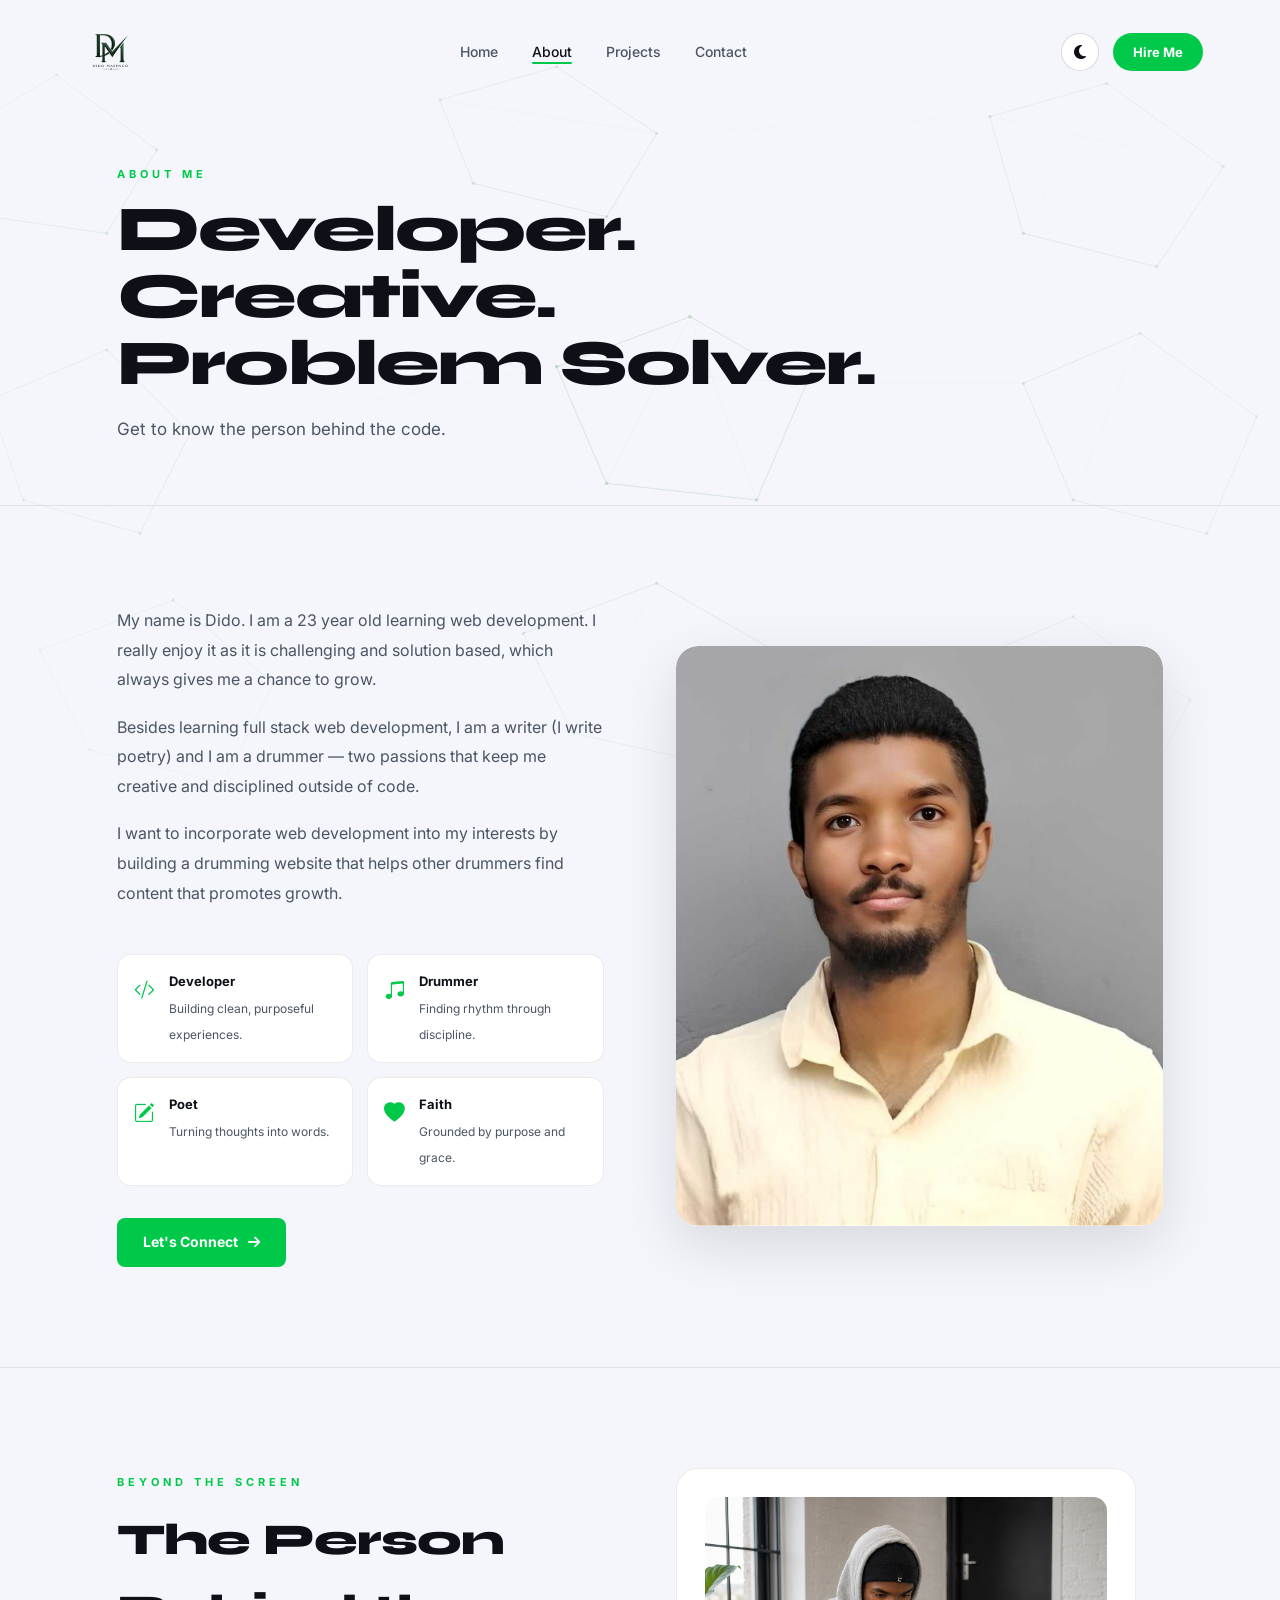
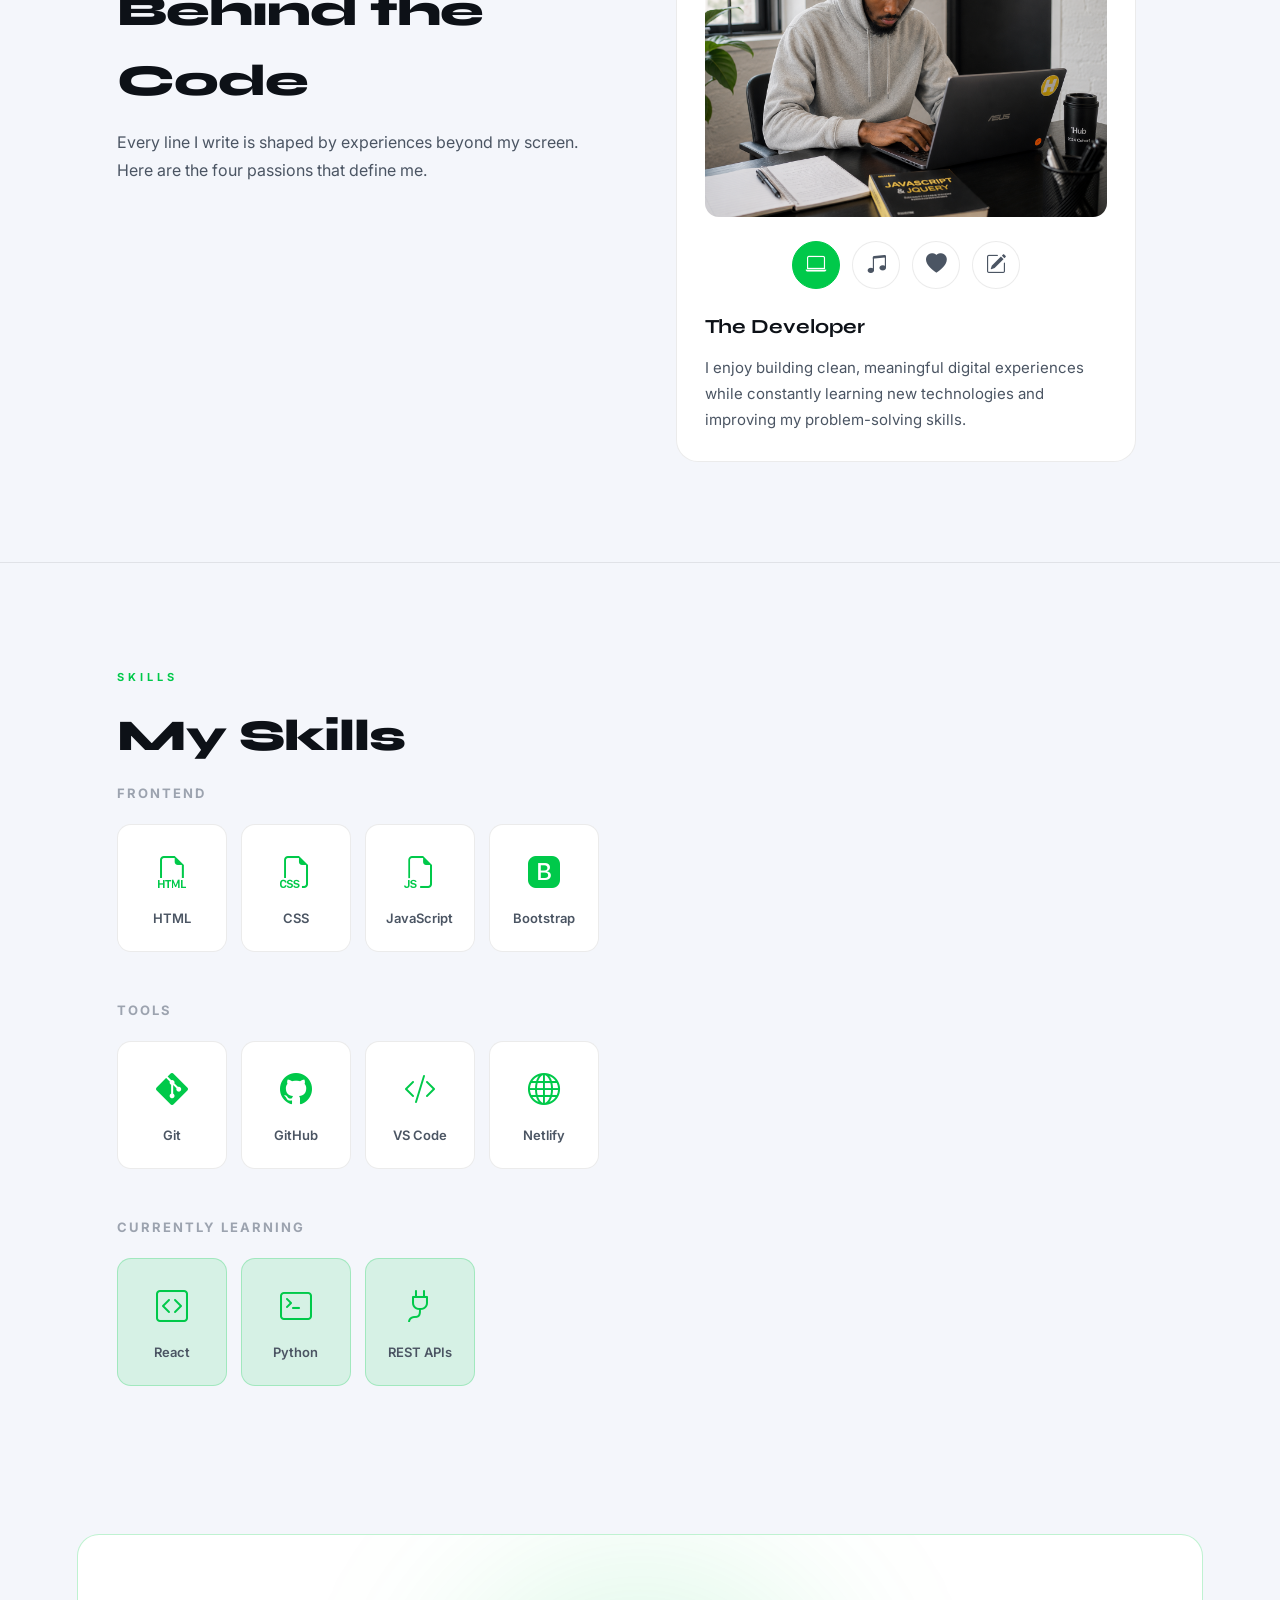
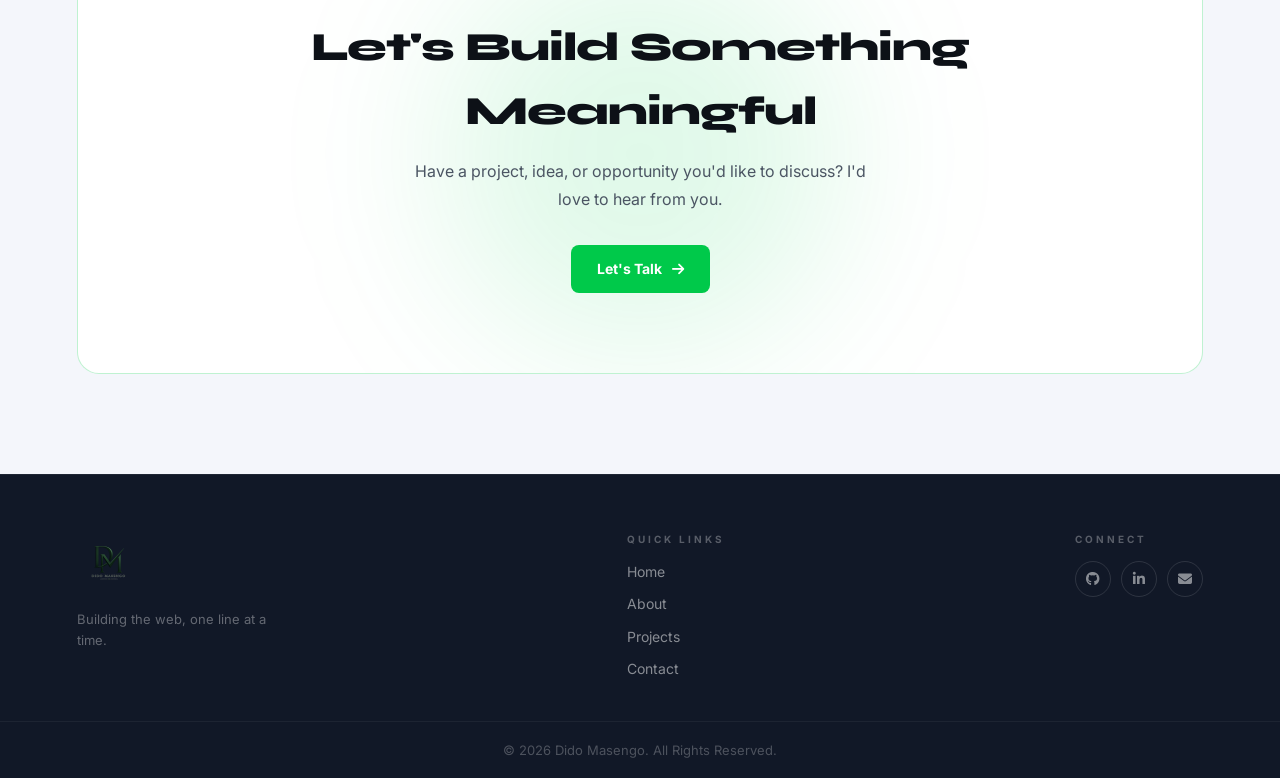
==== commit 6ff55a10: "created archive.html" ====
--- a/about.html
+++ b/about.html
@@ -14,6 +14,8 @@
     <link rel="stylesheet" href="style.css">
     <link rel="stylesheet" href="about.css">
     <script src="theme-toggle.js" defer></script>
+    <script src="navbar.js" defer></script>
+    <script src="about.js" defer></script>
 </head>
 <body>
 
@@ -39,18 +41,19 @@
         </button>
     </div>
 </header>
+
 <nav class="nav-drawer" id="nav-drawer">
     <a href="index.html">Home</a>
     <a href="about.html">About</a>
     <a href="projects.html">Projects</a>
     <a href="contact.html">Contact</a>
     <a href="contact.html" class="hire-btn">Hire Me</a>
+
     <button class="theme-toggle" aria-label="Toggle theme">
         <i class="fas fa-sun icon-sun"></i>
         <i class="fas fa-moon icon-moon" style="display:none"></i>
     </button>
 </nav>
-
 <main>
 
     <!-- PAGE HEADER -->
@@ -247,19 +250,6 @@
     <div class="footer__bottom">&copy; 2026 Dido Masengo. All Rights Reserved.</div>
 </footer>
 
-<script>
-const navbar = document.getElementById('navbar');
-window.addEventListener('scroll', () => navbar.classList.toggle('scrolled', scrollY > 40));
-const hamburger = document.getElementById('hamburger');
-const drawer    = document.getElementById('nav-drawer');
-hamburger.addEventListener('click', () => { hamburger.classList.toggle('open'); drawer.classList.toggle('open'); });
-
-const io = new IntersectionObserver(entries => {
-    entries.forEach(e => { if (e.isIntersecting) { e.target.classList.add('visible'); io.unobserve(e.target); } });
-}, { threshold: 0.12 });
-document.querySelectorAll('.reveal').forEach(el => io.observe(el));
-</script>
-<script src="about.js"></script>
 
 </body>
 </html>
--- a/theme.css
+++ b/theme.css
@@ -42,6 +42,9 @@
     --radius-lg:       22px;
     --radius-pill:     999px;
     --transition:      0.28s ease;
+
+    /* Background mesh */
+    --mesh-opacity:    0.9;
 }
 
 /* ---- LIGHT MODE ---- */
@@ -69,6 +72,9 @@
     --shadow-md:       0 8px 28px rgba(0, 0, 0, 0.1);
     --shadow-lg:       0 20px 60px rgba(0, 0, 0, 0.12);
     --shadow-accent:   0 8px 24px rgba(0, 180, 50, 0.25);
+
+    /* Background mesh */
+    --mesh-opacity:    0.65;
 }
 
 /* ---- Smooth mode transitions ---- */
--- a/style.css
+++ b/style.css
@@ -10,14 +10,38 @@
     padding: 0;
 }
 
-html { scroll-behavior: smooth; }
+html {
+    scroll-behavior: smooth;
+    scroll-padding-top: 100px;
+    background-color: var(--bg);
+    min-height: 100%;
+}
+
+/* Subtle geometric mesh — shared across all pages */
+html::before {
+    content: '';
+    position: fixed;
+    inset: 0;
+    z-index: 0;
+    pointer-events: none;
+    background: url('./assets/mesh-bg.svg') center / cover no-repeat;
+    opacity: var(--mesh-opacity);
+}
+
+html[data-theme="light"]::before {
+    opacity: 1;
+    filter: brightness(0.45) saturate(1.8) contrast(1.5);
+}
 
 body {
     font-family: 'Inter', Arial, sans-serif;
-    background: var(--bg);
+    background: transparent;
     color: var(--text-primary);
     line-height: 1.6;
     overflow-x: hidden;
+    position: relative;
+    z-index: 1;
+    min-height: 100vh;
 }
 
 img { display: block; max-width: 100%; }
@@ -205,7 +229,8 @@
    PAGE HEADER (inner pages)
 ===================================================== */
 .page-header {
-    padding: 140px 6% 60px;
+    padding-top: 160px;
+    padding-bottom: 60px;
     max-width: 900px;
 }
 
@@ -263,7 +288,7 @@
 .container {
     max-width: 1200px;
     margin: 0 auto;
-    padding: 0 6%;
+    padding-inline: 6%;
 }
 
 .section-pad { padding: 100px 0; }
@@ -499,8 +524,289 @@
     .hire-btn   { display: none; }
     .nav-hamburger { display: flex; }
 
+    .page-header {
+        padding-top: 130px;
+        padding-bottom: 48px;
+    }
+
     .cta-banner { margin: 0 4% 70px; padding: 50px 24px; }
 
     .footer__inner { flex-direction: column; }
     .footer__col { align-items: flex-start; }
 }
+/* =====================================================
+   MOBILE PROJECTS DROPDOWN
+===================================================== */
+
+.mobile-dropdown {
+    width: 100%;
+    display: flex;
+    flex-direction: column;
+    align-items: center;
+    gap: 0;
+}
+
+.mobile-dropdown-toggle {
+    display: flex;
+    align-items: center;
+    justify-content: center;
+    gap: 10px;
+
+    width: auto;
+    padding: 0;
+
+    background: none;
+    border: none;
+
+    color: var(--text-primary);
+    font-family: inherit;
+    font-size: 1.6rem;
+    font-weight: 700;
+
+    cursor: pointer;
+}
+
+.mobile-dropdown-toggle i {
+    font-size: 14px;
+    transition: transform var(--transition);
+}
+
+.mobile-dropdown-menu {
+    display: none;
+    flex-direction: column;
+    align-items: center;
+    gap: 16px;
+    margin-top: 18px;
+}
+
+.mobile-dropdown-menu a {
+    font-size: 1.15rem;
+    font-weight: 600;
+    color: var(--text-secondary);
+}
+
+.mobile-dropdown-menu a:hover {
+    color: var(--accent);
+}
+
+/* Dropdown open */
+.mobile-dropdown.active .mobile-dropdown-menu {
+    display: flex;
+}
+
+.mobile-dropdown.active .mobile-dropdown-toggle i {
+    transform: rotate(180deg);
+}
+
+/* Projects Dropdown */
+.nav-dropdown {
+    position: relative;
+}
+
+.nav-dropdown > a {
+    display: flex;
+    align-items: center;
+    gap: 6px;
+}
+
+.nav-dropdown > a i {
+    font-size: 10px;
+    transition: transform 0.3s ease;
+}
+
+.nav-dropdown:hover > a i {
+    transform: rotate(180deg);
+}
+
+.nav-dropdown-menu {
+    position: absolute;
+    top: calc(100% + 15px);
+    left: 50%;
+    transform: translateX(-50%) translateY(10px);
+
+    min-width: 180px;
+    padding: 8px;
+
+    background: var(--dark-card);
+    border: 1px solid var(--border);
+    border-radius: 12px;
+
+    opacity: 0;
+    visibility: hidden;
+    pointer-events: none;
+
+    transition: all 0.25s ease;
+    z-index: 1000;
+}
+
+.nav-dropdown:hover .nav-dropdown-menu {
+    opacity: 1;
+    visibility: visible;
+    pointer-events: auto;
+    transform: translateX(-50%) translateY(0);
+}
+
+.nav-dropdown-menu a {
+    display: block;
+    padding: 11px 14px;
+    border-radius: 8px;
+    color: var(--white);
+    font-size: 14px;
+    text-decoration: none;
+    white-space: nowrap;
+    transition: background 0.2s ease;
+}
+
+.nav-dropdown-menu a:hover {
+    background: var(--primary);
+}
+
+/* ===================== PROJECTS DROPDOWN ===================== */
+
+.nav-dropdown {
+    position: relative;
+}
+
+.nav-dropdown-toggle {
+    display: flex;
+    align-items: center;
+    gap: 7px;
+}
+
+.nav-dropdown-toggle i {
+    font-size: 10px;
+    transition: transform 0.2s ease;
+}
+
+.nav-dropdown:hover .nav-dropdown-toggle i {
+    transform: rotate(180deg);
+}
+
+.nav-dropdown-menu {
+    position: absolute;
+    top: calc(100% + 18px);
+    left: 50%;
+    transform: translateX(-50%) translateY(-8px);
+
+    min-width: 190px;
+
+    background: var(--dark-card);
+    border: 1px solid var(--border);
+    border-radius: 12px;
+
+    padding: 8px;
+
+    opacity: 0;
+    visibility: hidden;
+    pointer-events: none;
+
+    transition:
+        opacity 0.2s ease,
+        transform 0.2s ease,
+        visibility 0.2s ease;
+
+    box-shadow: 0 15px 35px rgba(0, 0, 0, 0.25);
+
+    z-index: 500;
+}
+
+.nav-dropdown:hover .nav-dropdown-menu {
+    opacity: 1;
+    visibility: visible;
+    pointer-events: auto;
+    transform: translateX(-50%) translateY(0);
+}
+
+.nav-dropdown-menu a {
+    display: flex;
+    align-items: center;
+    gap: 10px;
+
+    padding: 11px 13px;
+
+    border-radius: 8px;
+
+    color: var(--white);
+    text-decoration: none;
+
+    font-size: 14px;
+    white-space: nowrap;
+
+    transition: background 0.2s ease;
+}
+
+.nav-dropdown-menu a:hover {
+    background: rgba(255, 255, 255, 0.08);
+}
+
+.nav-dropdown-menu a i {
+    width: 15px;
+    font-size: 12px;
+}
+
+
+/* ===================== MOBILE PROJECT DROPDOWN ===================== */
+
+.mobile-dropdown {
+    width: 100%;
+}
+
+.mobile-dropdown-toggle {
+    width: 100%;
+
+    display: flex;
+    align-items: center;
+    justify-content: space-between;
+
+    background: none;
+    border: none;
+
+    color: var(--white);
+
+    font-family: inherit;
+    font-size: inherit;
+
+    padding: 15px 0;
+
+    cursor: pointer;
+}
+
+.mobile-dropdown-toggle i {
+    transition: transform 0.2s ease;
+}
+
+.mobile-dropdown.open .mobile-dropdown-toggle i {
+    transform: rotate(180deg);
+}
+
+.mobile-dropdown-menu {
+    display: none;
+    padding-left: 20px;
+}
+
+.mobile-dropdown.open .mobile-dropdown-menu {
+    display: block;
+}
+
+.mobile-dropdown-menu a {
+    display: block;
+    padding: 10px 0;
+
+    color: var(--grey);
+    text-decoration: none;
+}
+
+.mobile-dropdown-menu a:hover {
+    color: var(--white);
+}
+
+
+/* ===================== MOBILE ===================== */
+
+@media (max-width: 768px) {
+
+    .nav-dropdown {
+        display: none;
+    }
+
+}
